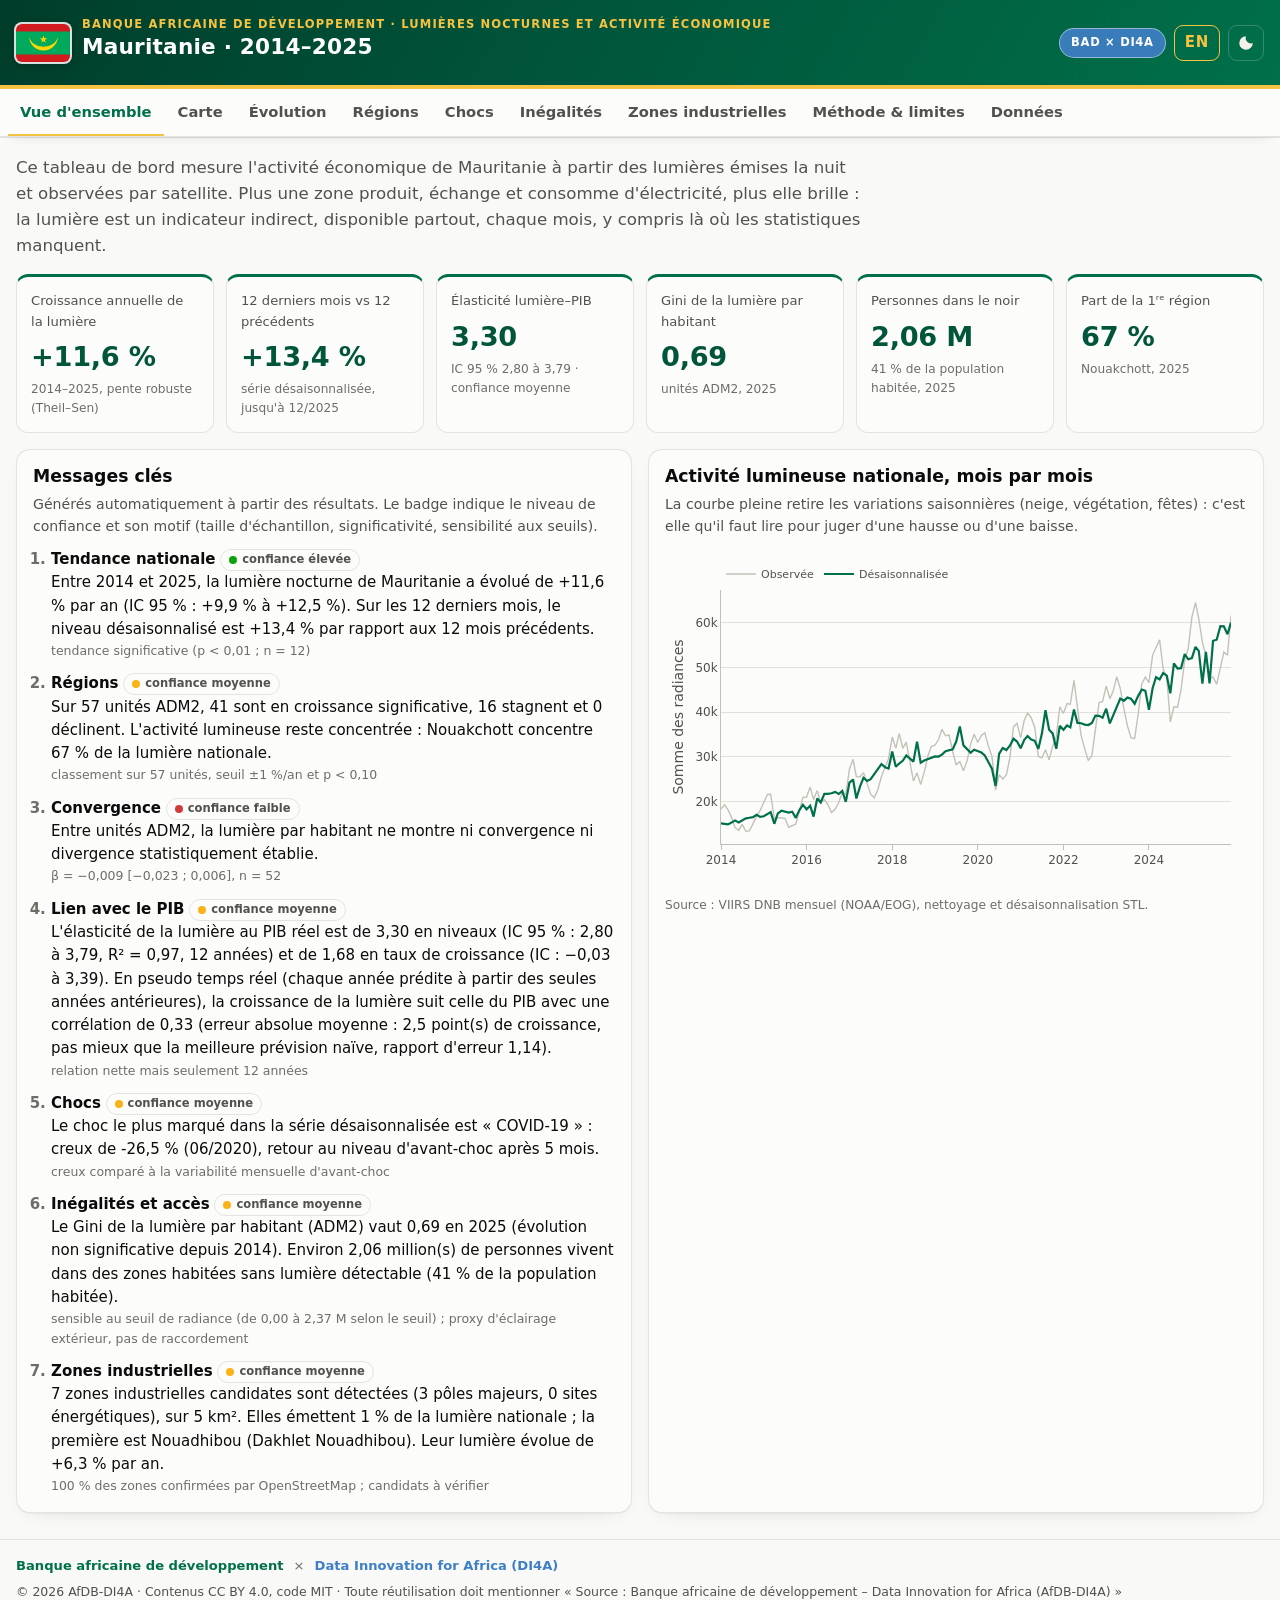
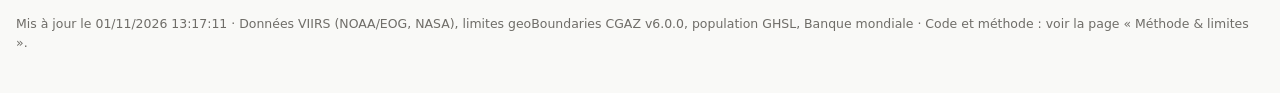
==== fr/index.html @ c942315c "Update NTL dashboard — MRT 2014–2025 — run 2026-11-01 13:17 UTC" ====
<!DOCTYPE html>
<html lang="fr">
<head>
<meta charset="utf-8">
<meta http-equiv="Cache-Control" content="no-cache">
<meta name="viewport" content="width=device-width, initial-scale=1, viewport-fit=cover">
<title>Lumières nocturnes et activité économique</title>
<meta name="description" content="Tableau de bord : l'activité économique mesurée par les lumières nocturnes (VIIRS), aux niveaux national et régional.">
<link rel="icon" href="data:image/svg+xml,%3Csvg xmlns='http://www.w3.org/2000/svg' viewBox='0 0 32 32'%3E%3Crect width='32' height='32' rx='7' fill='%2300553A'/%3E%3Ccircle cx='11' cy='13' r='3' fill='%23f5c242'/%3E%3Ccircle cx='21' cy='19' r='2' fill='%23f5c242'/%3E%3Ccircle cx='19' cy='9' r='1.4' fill='%23fde7a6'/%3E%3C/svg%3E">
<link rel="stylesheet" href="assets/vendor/leaflet.css?v=20261101131711">
<link rel="stylesheet" href="assets/style.css?v=20261101131711">
<script>
  // apply the stored theme before first paint (no flash)
  try { const t = localStorage.getItem("ntl-theme"); if (t === "light" || t === "dark") document.documentElement.dataset.theme = t; } catch (e) {}
</script>
</head>
<body>
<a class="skip" href="#main">Aller au contenu</a>
<header class="topbar">
  <div class="brand">
    <img id="flag" class="flag" alt="Drapeau" hidden>
    <div>
      <div class="eyebrow">Banque africaine de développement · Lumières nocturnes et activité économique</div>
      <h1 id="country-title">Chargement…</h1>
    </div>
  </div>
  <div class="controls">
    <span class="cobrand">BAD × DI4A</span>
    <a id="lang-switch" class="lang-btn" href="#" title="English version" hreflang="en">EN</a>
    <label class="sr" for="country-select">Pays</label>
    <select id="country-select" hidden></select>
    <button id="theme-toggle" class="icon-btn" type="button" aria-label="Changer de thème" title="Thème clair / sombre">
      <svg viewBox="0 0 24 24" width="18" height="18" aria-hidden="true"><path fill="currentColor" d="M12 3a9 9 0 1 0 9 9 7 7 0 0 1-9-9z"/></svg>
    </button>
  </div>
</header>
<div id="synthetic-banner" class="banner" hidden role="alert">
  ⚠️ Données <strong>synthétiques de test</strong> : ce tableau de bord sert à vérifier la chaîne de traitement.
  Aucun chiffre affiché n'est une statistique réelle.
</div>
<nav class="tabs" aria-label="Pages">
  <a href="#overview" data-page="overview">Vue d'ensemble</a>
  <a href="#map" data-page="map">Carte</a>
  <a href="#time" data-page="time">Évolution</a>
  <a href="#regions" data-page="regions">Régions</a>
  <a href="#shocks" data-page="shocks">Chocs</a>
  <a href="#inequality" data-page="inequality">Inégalités</a>
  <a href="#industry" data-page="industry">Zones industrielles</a>
  <a href="#method" data-page="method">Méthode &amp; limites</a>
  <a href="#data" data-page="data">Données</a>
</nav>

<main id="main" class="wrap">
  <!-- ================================ OVERVIEW ================================ -->
  <section class="page" id="page-overview">
    <p class="lede" id="lede"></p>
    <div class="kpis" id="kpis"></div>
    <div class="grid two">
      <article class="card">
        <h2>Messages clés</h2>
        <p class="help">Générés automatiquement à partir des résultats. Le badge indique le niveau de confiance
          et son motif (taille d'échantillon, significativité, sensibilité aux seuils).</p>
        <ol class="messages" id="messages"></ol>
      </article>
      <article class="card">
        <h2>Activité lumineuse nationale, mois par mois</h2>
        <p class="help">La courbe pleine retire les variations saisonnières (neige, végétation, fêtes) : c'est elle qu'il faut lire
          pour juger d'une hausse ou d'une baisse.</p>
        <div class="chart" id="ov-series"></div>
        <p class="source">Source : VIIRS DNB mensuel (NOAA/EOG), nettoyage et désaisonnalisation STL.</p>
      </article>
    </div>
  </section>

  <!-- ================================ MAP ================================ -->
  <section class="page" id="page-map" hidden>
    <div class="card map-card">
      <div class="map-toolbar" role="group" aria-label="Options de carte">
        <div class="seg" id="map-mode">
          <button type="button" data-mode="choro" class="on">Indicateurs</button>
          <button type="button" data-mode="ntl">Lumières</button>
          <button type="button" data-mode="compare">Avant / après</button>
          <button type="button" data-mode="dark">Zones dans le noir</button>
        </div>
        <label class="ctl" data-for="choro">Niveau
          <select id="map-level"></select></label>
        <label class="ctl" data-for="choro">Indicateur
          <select id="map-indicator"></select></label>
        <div class="ctl" data-for="ntl">
          <button type="button" id="map-play" class="play-btn" aria-label="Lire l'animation" title="Lire l'animation">▶</button>
          <label for="map-year">Année <span id="year-label" class="mono"></span></label>
          <input type="range" id="map-year" min="0" max="0" step="1" aria-label="Année"></div>
        <label class="ctl" data-for="compare">Gauche <select id="cmp-a"></select></label>
        <label class="ctl" data-for="compare">Droite <select id="cmp-b"></select></label>
      </div>
      <div class="map-wrap">
        <div id="map" class="map" role="region" aria-label="Carte interactive"></div>
        <div id="map-b" class="map map-b" hidden aria-hidden="true"></div>
        <div class="map-legend" id="map-legend"></div>
        <div class="map-fallback" id="map-fallback" hidden style="display:none"></div>
        <div class="map-year" id="map-year-badge" hidden></div>
        <div class="map-year b" id="map-year-badge-b" hidden></div>
      </div>
      <p class="help" id="map-help"></p>
      <p class="source" id="map-source"></p>
    </div>
  </section>

  <!-- ================================ TIME ================================ -->
  <section class="page" id="page-time" hidden>
    <article class="card">
      <h2>Série nationale : observée, désaisonnalisée, tendance</h2>
      <p class="help">Les bandes grises signalent des événements connus ; les traits violets, des ruptures détectées
        statistiquement ; les points orange, des mois anormaux (écart d'au moins 5 % hors saison).</p>
      <div class="chart tall" id="t-series"></div>
      <p class="source">Source : VIIRS DNB mensuel (VCMSLCFG) ; STL robuste sur log(SoL) ; ruptures par segmentation linéaire.</p>
    </article>
    <div class="grid two">
      <article class="card">
        <h2>Croissance sur un an (même mois)</h2>
        <p class="help">Comparer un mois au même mois de l'année précédente neutralise la saisonnalité.</p>
        <div class="chart" id="t-yoy"></div>
        <p class="source">Source : VIIRS DNB mensuel ; calculs.</p>
      </article>
      <article class="card">
        <h2>Régions (ADM1), série désaisonnalisée</h2>
        <p class="help">Base 100 = moyenne de la première année : on compare des rythmes, pas des tailles.</p>
        <div class="chart" id="t-regions"></div>
        <p class="source">Source : VIIRS DNB mensuel ; STL par région.</p>
      </article>
    </div>
    <h2 class="section-title">Lumières et PIB</h2>
    <div class="grid two">
      <article class="card">
        <h3>Relation log(lumières) – log(PIB réel)</h3>
        <p class="help">La pente β est l'élasticité : +1 % de PIB s'accompagne en moyenne de +β % de lumière.</p>
        <div class="chart" id="g-scatter"></div>
        <div id="g-table"></div>
        <p class="source">Sources : VIIRS VNL V2 annuel ; Banque mondiale (NY.GDP.MKTP.KD) ; MCO, écarts-types HAC.</p>
      </article>
      <article class="card">
        <h3>Croissance du PIB : officielle et estimée par les lumières</h3>
        <p class="help">Estimation « hors échantillon » : chaque année est prédite sans l'utiliser. Le dernier point,
          s'il existe, estime une année que la statistique officielle ne couvre pas encore.</p>
        <div class="chart" id="g-track"></div>
        <p class="source">Sources : Banque mondiale ; VIIRS mensuel agrégé par année ; modèle en taux de croissance.</p>
      </article>
    </div>
  </section>

  <!-- ================================ REGIONS ================================ -->
  <section class="page" id="page-regions" hidden>
    <div class="toolbar">
      <div class="seg" id="reg-level"></div>
      <input type="search" id="reg-search" placeholder="Rechercher une unité…" aria-label="Rechercher une unité">
    </div>
    <div class="grid two">
      <article class="card">
        <h2>Qui croît, qui stagne, qui décline ?</h2>
        <p class="help">Croissance annuelle robuste (pente de Theil–Sen) avec son intervalle à 95 %. « Croissance » et
          « Déclin » exigent une tendance d'au moins ±1 %/an statistiquement significative.</p>
        <div class="chart tall" id="r-rank"></div>
        <p class="source">Source : VIIRS VNL V2 annuel, torchères masquées.</p>
      </article>
      <article class="card">
        <h2>Où se concentre l'activité ?</h2>
        <p class="help">Part de la lumière nationale émise par la première unité et par les 10 % d'unités les plus lumineuses.</p>
        <div class="chart" id="r-conc"></div>
        <h3>Convergence</h3>
        <p class="help">Chaque point est une unité : croissance de la lumière par habitant en fonction de son niveau initial.
          Une pente négative signifie que les moins éclairées rattrapent leur retard.</p>
        <div class="chart" id="r-beta"></div>
        <p class="source">Source : VIIRS VNL V2 ; population GHSL/WorldPop.</p>
      </article>
    </div>
    <article class="card flush">
      <div class="table-wrap"><table id="r-table" class="data"></table></div>
    </article>
  </section>

  <!-- ================================ SHOCKS ================================ -->
  <section class="page" id="page-shocks" hidden>
    <article class="card">
      <h2>Chocs : profondeur et durée de récupération</h2>
      <p class="help">Creux = écart maximal du niveau désaisonnalisé à sa moyenne des 12 mois précédant l'événement.
        Récupération = premier mois où ce niveau est retrouvé.</p>
      <div id="s-table"></div>
    </article>
    <div class="grid two">
      <article class="card">
        <h2>Données quotidiennes (Black Marble)</h2>
        <label class="ctl">Fenêtre <select id="s-window"></select></label>
        <div class="chart" id="s-daily"></div>
        <p class="source">Source : NASA Black Marble VNP46A2, pixels de qualité élevée sans nuage ni neige.</p>
      </article>
      <article class="card">
        <h2>Impact par région</h2>
        <label class="ctl">Événement <select id="s-event"></select></label>
        <div class="chart" id="s-regional"></div>
        <p class="source">Source : VIIRS DNB mensuel désaisonnalisé par région.</p>
      </article>
    </div>
    <article class="card">
      <h2>Ruptures détectées</h2>
      <p class="help">Une rupture sans événement connu à ±6 mois mérite une enquête : changement de capteur, panne,
        événement local non répertorié.</p>
      <div id="s-breaks"></div>
    </article>
  </section>

  <!-- ================================ INEQUALITY ================================ -->
  <section class="page" id="page-inequality" hidden>
    <div class="grid two">
      <article class="card">
        <h2>Courbe de Lorenz de la lumière</h2>
        <p class="help">Plus la courbe s'éloigne de la diagonale, plus la lumière (et l'activité qu'elle reflète) est
          concentrée sur une petite part de la population.</p>
        <div class="chart" id="i-lorenz"></div>
        <p class="source">Source : VIIRS VNL V2 ; population GHSL/WorldPop ; lumière par habitant des unités.</p>
      </article>
      <article class="card">
        <h2>Gini et Theil dans le temps</h2>
        <p class="help">Le Theil se décompose : part des inégalités <em>entre</em> régions et <em>à l'intérieur</em> des régions.</p>
        <div class="chart" id="i-gini"></div>
        <div class="chart short" id="i-theil"></div>
        <p class="source">Source : calculs sur VIIRS VNL V2 et population.</p>
      </article>
    </div>
    <h2 class="section-title">Les populations « dans le noir »</h2>
    <div class="grid two">
      <article class="card">
        <h3>Habitants de zones sans lumière détectable</h3>
        <p class="help">La zone ombrée montre la plage obtenue avec différents seuils de radiance : c'est la marge
          d'incertitude de l'indicateur.</p>
        <div class="chart" id="i-dark"></div>
        <p class="source">Sources : VIIRS VNL V2 ; GHSL/WorldPop ; Banque mondiale (EG.ELC.ACCS.ZS).</p>
      </article>
      <article class="card">
        <h3>Où sont-ils ?</h3>
        <div class="chart tall" id="i-dark-units"></div>
        <p class="source">Source : VIIRS VNL V2 ; GHSL/WorldPop.</p>
      </article>
    </div>
    <article class="card">
      <h3>Écart urbain / rural</h3>
      <p class="help">Lumière par habitant des zones urbaines divisée par celle des zones rurales (degré d'urbanisation GHSL).</p>
      <div class="chart short" id="i-urban"></div>
    </article>
  </section>

  <!-- ================================ METHOD ================================ -->
  <section class="page prose" id="page-method" hidden>
    <article class="card"><div id="method"></div></article>
  </section>

  <!-- ================================ INDUSTRY ================================ -->
  <section class="page" id="page-industry" hidden>
    <p class="lede" id="ind-lede"></p>
    <div class="kpis" id="ind-kpis"></div>
    <div class="card map-card ind-card">
      <div class="map-toolbar" role="group" aria-label="Filtres des zones">
        <div class="seg" id="ind-filter">
          <button type="button" data-c="all" class="on">Toutes</button>
          <button type="button" data-c="major">Pôles majeurs</button>
          <button type="button" data-c="zone">Zones industrielles / logistiques</button>
          <button type="button" data-c="energy">Énergie / extraction</button>
        </div>
        <label class="ctl"><input type="checkbox" id="ind-ntl" checked> Lumières nocturnes en fond</label>
        <label class="ctl"><input type="checkbox" id="ind-poly" checked> Contours des zones</label>
      </div>
      <div class="map-wrap ind-wrap">
        <div id="imap" class="map" role="region" aria-label="Carte des zones industrielles"></div>
        <div class="map-legend" id="ind-legend"></div>
      </div>
      <p class="help">Chaque cercle est une zone candidate ; sa surface est proportionnelle à la lumière émise. Survolez pour
        l'identifier, cliquez pour sa fiche (évolution de la lumière, bâti non résidentiel, NO₂, validation OpenStreetMap).</p>
      <p class="source">Sources : VIIRS VNL V2 (NOAA/EOG), GHSL BUILT-S R2023A (bâti non résidentiel) et GHS-POP (JRC),
        Sentinel-5P TROPOMI NO₂ (ESA/Copernicus), OpenStreetMap (validation) ; calculs Google Earth Engine.</p>
    </div>
    <div class="grid two">
      <article class="card">
        <h2>Les 15 zones qui émettent le plus de lumière</h2>
        <p class="help">Part de la lumière nationale émise par chaque zone (dernière année), couleur = type de zone.</p>
        <div class="chart tall" id="ind-top"></div>
      </article>
      <article class="card">
        <h2>Signature industrielle des zones</h2>
        <p class="help">Plus une zone est à droite (bâti surtout non résidentiel) et haut (beaucoup de lumière par habitant),
          plus son profil est industriel. Taille = lumière émise.</p>
        <div class="chart tall" id="ind-scatter"></div>
      </article>
    </div>
    <article class="card">
      <h2>Toutes les zones détectées</h2>
      <p class="help">Cliquez sur une ligne pour centrer la carte sur la zone. Colonnes triables.</p>
      <div class="table-wrap ind-table-wrap"><table class="data" id="ind-table"></table></div>
    </article>
    <article class="card prose">
      <h2>Méthode, validation et limites</h2>
      <div id="ind-method"></div>
    </article>
  </section>

  <!-- ================================ DATA ================================ -->
  <section class="page" id="page-data" hidden>
    <article class="card">
      <h2>Télécharger les données</h2>
      <p class="help">Toutes les tables affichées sont téléchargeables. Licences : VIIRS et Black Marble (domaine public,
        attribution demandée), geoBoundaries et WorldPop (CC BY 4.0), GHSL (CC BY 4.0), Banque mondiale (CC BY 4.0).</p>
      <p class="lic-note"><b>© 2026 AfDB-DI4A — CC BY 4.0.</b> Toute réutilisation de ces tableaux, cartes ou figures doit mentionner : <b>« Source : Banque africaine de développement – Data Innovation for Africa (AfDB-DI4A) »</b>. Conditions complètes dans <code>LICENSE.txt</code>.</p>
      <ul class="downloads" id="downloads"></ul>
    </article>
  </section>
</main>
<footer class="foot wrap">
  <div class="foot-brand">
    <span class="fb-afdb">Banque africaine de développement</span>
    <span class="fb-x">×</span>
    <span class="fb-di4a">Data Innovation for Africa (DI4A)</span>
    <span class="fb-lic">© 2026 AfDB-DI4A · Contenus CC BY 4.0, code MIT · Toute réutilisation doit mentionner « Source : Banque africaine de développement – Data Innovation for Africa (AfDB-DI4A) »</span>
  </div>
  <p id="foot"></p>
</footer>

<script src="assets/vendor/leaflet.js?v=20261101131711"></script>
<script>window.L || document.write('<link rel="stylesheet" href="https://unpkg.com/leaflet@1.9.4/dist/leaflet.css"><script src="https://unpkg.com/leaflet@1.9.4/dist/leaflet.js"><\/script>')</script>
<script src="assets/vendor/plotly.min.js?v=20261101131711" charset="utf-8"></script>
<script>window.Plotly || document.write('<script src="https://cdn.jsdelivr.net/npm/plotly.js-dist-min@2.35.2/plotly.min.js" charset="utf-8"><\/script>')</script>
<script src="assets/app.js?v=20261101131711"></script>
</body>
</html>
---- fr/assets/vendor/leaflet.css ----
/* required styles */

.leaflet-pane,
.leaflet-tile,
.leaflet-marker-icon,
.leaflet-marker-shadow,
.leaflet-tile-container,
.leaflet-pane > svg,
.leaflet-pane > canvas,
.leaflet-zoom-box,
.leaflet-image-layer,
.leaflet-layer {
	position: absolute;
	left: 0;
	top: 0;
	}
.leaflet-container {
	overflow: hidden;
	}
.leaflet-tile,
.leaflet-marker-icon,
.leaflet-marker-shadow {
	-webkit-user-select: none;
	   -moz-user-select: none;
	        user-select: none;
	  -webkit-user-drag: none;
	}
/* Prevents IE11 from highlighting tiles in blue */
.leaflet-tile::selection {
	background: transparent;
}
/* Safari renders non-retina tile on retina better with this, but Chrome is worse */
.leaflet-safari .leaflet-tile {
	image-rendering: -webkit-optimize-contrast;
	}
/* hack that prevents hw layers "stretching" when loading new tiles */
.leaflet-safari .leaflet-tile-container {
	width: 1600px;
	height: 1600px;
	-webkit-transform-origin: 0 0;
	}
.leaflet-marker-icon,
.leaflet-marker-shadow {
	display: block;
	}
/* .leaflet-container svg: reset svg max-width decleration shipped in Joomla! (joomla.org) 3.x */
/* .leaflet-container img: map is broken in FF if you have max-width: 100% on tiles */
.leaflet-container .leaflet-overlay-pane svg {
	max-width: none !important;
	max-height: none !important;
	}
.leaflet-container .leaflet-marker-pane img,
.leaflet-container .leaflet-shadow-pane img,
.leaflet-container .leaflet-tile-pane img,
.leaflet-container img.leaflet-image-layer,
.leaflet-container .leaflet-tile {
	max-width: none !important;
	max-height: none !important;
	width: auto;
	padding: 0;
	}

.leaflet-container img.leaflet-tile {
	/* See: https://bugs.chromium.org/p/chromium/issues/detail?id=600120 */
	mix-blend-mode: plus-lighter;
}

.leaflet-container.leaflet-touch-zoom {
	-ms-touch-action: pan-x pan-y;
	touch-action: pan-x pan-y;
	}
.leaflet-container.leaflet-touch-drag {
	-ms-touch-action: pinch-zoom;
	/* Fallback for FF which doesn't support pinch-zoom */
	touch-action: none;
	touch-action: pinch-zoom;
}
.leaflet-container.leaflet-touch-drag.leaflet-touch-zoom {
	-ms-touch-action: none;
	touch-action: none;
}
.leaflet-container {
	-webkit-tap-highlight-color: transparent;
}
.leaflet-container a {
	-webkit-tap-highlight-color: rgba(51, 181, 229, 0.4);
}
.leaflet-tile {
	filter: inherit;
	visibility: hidden;
	}
.leaflet-tile-loaded {
	visibility: inherit;
	}
.leaflet-zoom-box {
	width: 0;
	height: 0;
	-moz-box-sizing: border-box;
	     box-sizing: border-box;
	z-index: 800;
	}
/* workaround for https://bugzilla.mozilla.org/show_bug.cgi?id=888319 */
.leaflet-overlay-pane svg {
	-moz-user-select: none;
	}

.leaflet-pane         { z-index: 400; }

.leaflet-tile-pane    { z-index: 200; }
.leaflet-overlay-pane { z-index: 400; }
.leaflet-shadow-pane  { z-index: 500; }
.leaflet-marker-pane  { z-index: 600; }
.leaflet-tooltip-pane   { z-index: 650; }
.leaflet-popup-pane   { z-index: 700; }

.leaflet-map-pane canvas { z-index: 100; }
.leaflet-map-pane svg    { z-index: 200; }

.leaflet-vml-shape {
	width: 1px;
	height: 1px;
	}
.lvml {
	behavior: url(#default#VML);
	display: inline-block;
	position: absolute;
	}


/* control positioning */

.leaflet-control {
	position: relative;
	z-index: 800;
	pointer-events: visiblePainted; /* IE 9-10 doesn't have auto */
	pointer-events: auto;
	}
.leaflet-top,
.leaflet-bottom {
	position: absolute;
	z-index: 1000;
	pointer-events: none;
	}
.leaflet-top {
	top: 0;
	}
.leaflet-right {
	right: 0;
	}
.leaflet-bottom {
	bottom: 0;
	}
.leaflet-left {
	left: 0;
	}
.leaflet-control {
	float: left;
	clear: both;
	}
.leaflet-right .leaflet-control {
	float: right;
	}
.leaflet-top .leaflet-control {
	margin-top: 10px;
	}
.leaflet-bottom .leaflet-control {
	margin-bottom: 10px;
	}
.leaflet-left .leaflet-control {
	margin-left: 10px;
	}
.leaflet-right .leaflet-control {
	margin-right: 10px;
	}


/* zoom and fade animations */

.leaflet-fade-anim .leaflet-popup {
	opacity: 0;
	-webkit-transition: opacity 0.2s linear;
	   -moz-transition: opacity 0.2s linear;
	        transition: opacity 0.2s linear;
	}
.leaflet-fade-anim .leaflet-map-pane .leaflet-popup {
	opacity: 1;
	}
.leaflet-zoom-animated {
	-webkit-transform-origin: 0 0;
	    -ms-transform-origin: 0 0;
	        transform-origin: 0 0;
	}
svg.leaflet-zoom-animated {
	will-change: transform;
}

.leaflet-zoom-anim .leaflet-zoom-animated {
	-webkit-transition: -webkit-transform 0.25s cubic-bezier(0,0,0.25,1);
	   -moz-transition:    -moz-transform 0.25s cubic-bezier(0,0,0.25,1);
	        transition:         transform 0.25s cubic-bezier(0,0,0.25,1);
	}
.leaflet-zoom-anim .leaflet-tile,
.leaflet-pan-anim .leaflet-tile {
	-webkit-transition: none;
	   -moz-transition: none;
	        transition: none;
	}

.leaflet-zoom-anim .leaflet-zoom-hide {
	visibility: hidden;
	}


/* cursors */

.leaflet-interactive {
	cursor: pointer;
	}
.leaflet-grab {
	cursor: -webkit-grab;
	cursor:    -moz-grab;
	cursor:         grab;
	}
.leaflet-crosshair,
.leaflet-crosshair .leaflet-interactive {
	cursor: crosshair;
	}
.leaflet-popup-pane,
.leaflet-control {
	cursor: auto;
	}
.leaflet-dragging .leaflet-grab,
.leaflet-dragging .leaflet-grab .leaflet-interactive,
.leaflet-dragging .leaflet-marker-draggable {
	cursor: move;
	cursor: -webkit-grabbing;
	cursor:    -moz-grabbing;
	cursor:         grabbing;
	}

/* marker & overlays interactivity */
.leaflet-marker-icon,
.leaflet-marker-shadow,
.leaflet-image-layer,
.leaflet-pane > svg path,
.leaflet-tile-container {
	pointer-events: none;
	}

.leaflet-marker-icon.leaflet-interactive,
.leaflet-image-layer.leaflet-interactive,
.leaflet-pane > svg path.leaflet-interactive,
svg.leaflet-image-layer.leaflet-interactive path {
	pointer-events: visiblePainted; /* IE 9-10 doesn't have auto */
	pointer-events: auto;
	}

/* visual tweaks */

.leaflet-container {
	background: #ddd;
	outline-offset: 1px;
	}
.leaflet-container a {
	color: #0078A8;
	}
.leaflet-zoom-box {
	border: 2px dotted #38f;
	background: rgba(255,255,255,0.5);
	}


/* general typography */
.leaflet-container {
	font-family: "Helvetica Neue", Arial, Helvetica, sans-serif;
	font-size: 12px;
	font-size: 0.75rem;
	line-height: 1.5;
	}


/* general toolbar styles */

.leaflet-bar {
	box-shadow: 0 1px 5px rgba(0,0,0,0.65);
	border-radius: 4px;
	}
.leaflet-bar a {
	background-color: #fff;
	border-bottom: 1px solid #ccc;
	width: 26px;
	height: 26px;
	line-height: 26px;
	display: block;
	text-align: center;
	text-decoration: none;
	color: black;
	}
.leaflet-bar a,
.leaflet-control-layers-toggle {
	background-position: 50% 50%;
	background-repeat: no-repeat;
	display: block;
	}
.leaflet-bar a:hover,
.leaflet-bar a:focus {
	background-color: #f4f4f4;
	}
.leaflet-bar a:first-child {
	border-top-left-radius: 4px;
	border-top-right-radius: 4px;
	}
.leaflet-bar a:last-child {
	border-bottom-left-radius: 4px;
	border-bottom-right-radius: 4px;
	border-bottom: none;
	}
.leaflet-bar a.leaflet-disabled {
	cursor: default;
	background-color: #f4f4f4;
	color: #bbb;
	}

.leaflet-touch .leaflet-bar a {
	width: 30px;
	height: 30px;
	line-height: 30px;
	}
.leaflet-touch .leaflet-bar a:first-child {
	border-top-left-radius: 2px;
	border-top-right-radius: 2px;
	}
.leaflet-touch .leaflet-bar a:last-child {
	border-bottom-left-radius: 2px;
	border-bottom-right-radius: 2px;
	}

/* zoom control */

.leaflet-control-zoom-in,
.leaflet-control-zoom-out {
	font: bold 18px 'Lucida Console', Monaco, monospace;
	text-indent: 1px;
	}

.leaflet-touch .leaflet-control-zoom-in, .leaflet-touch .leaflet-control-zoom-out  {
	font-size: 22px;
	}


/* layers control */

.leaflet-control-layers {
	box-shadow: 0 1px 5px rgba(0,0,0,0.4);
	background: #fff;
	border-radius: 5px;
	}
.leaflet-control-layers-toggle {
	background-image: url(images/layers.png);
	width: 36px;
	height: 36px;
	}
.leaflet-retina .leaflet-control-layers-toggle {
	background-image: url(images/layers-2x.png);
	background-size: 26px 26px;
	}
.leaflet-touch .leaflet-control-layers-toggle {
	width: 44px;
	height: 44px;
	}
.leaflet-control-layers .leaflet-control-layers-list,
.leaflet-control-layers-expanded .leaflet-control-layers-toggle {
	display: none;
	}
.leaflet-control-layers-expanded .leaflet-control-layers-list {
	display: block;
	position: relative;
	}
.leaflet-control-layers-expanded {
	padding: 6px 10px 6px 6px;
	color: #333;
	background: #fff;
	}
.leaflet-control-layers-scrollbar {
	overflow-y: scroll;
	overflow-x: hidden;
	padding-right: 5px;
	}
.leaflet-control-layers-selector {
	margin-top: 2px;
	position: relative;
	top: 1px;
	}
.leaflet-control-layers label {
	display: block;
	font-size: 13px;
	font-size: 1.08333em;
	}
.leaflet-control-layers-separator {
	height: 0;
	border-top: 1px solid #ddd;
	margin: 5px -10px 5px -6px;
	}

/* Default icon URLs */
.leaflet-default-icon-path { /* used only in path-guessing heuristic, see L.Icon.Default */
	background-image: url(images/marker-icon.png);
	}


/* attribution and scale controls */

.leaflet-container .leaflet-control-attribution {
	background: #fff;
	background: rgba(255, 255, 255, 0.8);
	margin: 0;
	}
.leaflet-control-attribution,
.leaflet-control-scale-line {
	padding: 0 5px;
	color: #333;
	line-height: 1.4;
	}
.leaflet-control-attribution a {
	text-decoration: none;
	}
.leaflet-control-attribution a:hover,
.leaflet-control-attribution a:focus {
	text-decoration: underline;
	}
.leaflet-attribution-flag {
	display: inline !important;
	vertical-align: baseline !important;
	width: 1em;
	height: 0.6669em;
	}
.leaflet-left .leaflet-control-scale {
	margin-left: 5px;
	}
.leaflet-bottom .leaflet-control-scale {
	margin-bottom: 5px;
	}
.leaflet-control-scale-line {
	border: 2px solid #777;
	border-top: none;
	line-height: 1.1;
	padding: 2px 5px 1px;
	white-space: nowrap;
	-moz-box-sizing: border-box;
	     box-sizing: border-box;
	background: rgba(255, 255, 255, 0.8);
	text-shadow: 1px 1px #fff;
	}
.leaflet-control-scale-line:not(:first-child) {
	border-top: 2px solid #777;
	border-bottom: none;
	margin-top: -2px;
	}
.leaflet-control-scale-line:not(:first-child):not(:last-child) {
	border-bottom: 2px solid #777;
	}

.leaflet-touch .leaflet-control-attribution,
.leaflet-touch .leaflet-control-layers,
.leaflet-touch .leaflet-bar {
	box-shadow: none;
	}
.leaflet-touch .leaflet-control-layers,
.leaflet-touch .leaflet-bar {
	border: 2px solid rgba(0,0,0,0.2);
	background-clip: padding-box;
	}


/* popup */

.leaflet-popup {
	position: absolute;
	text-align: center;
	margin-bottom: 20px;
	}
.leaflet-popup-content-wrapper {
	padding: 1px;
	text-align: left;
	border-radius: 12px;
	}
.leaflet-popup-content {
	margin: 13px 24px 13px 20px;
	line-height: 1.3;
	font-size: 13px;
	font-size: 1.08333em;
	min-height: 1px;
	}
.leaflet-popup-content p {
	margin: 17px 0;
	margin: 1.3em 0;
	}
.leaflet-popup-tip-container {
	width: 40px;
	height: 20px;
	position: absolute;
	left: 50%;
	margin-top: -1px;
	margin-left: -20px;
	overflow: hidden;
	pointer-events: none;
	}
.leaflet-popup-tip {
	width: 17px;
	height: 17px;
	padding: 1px;

	margin: -10px auto 0;
	pointer-events: auto;

	-webkit-transform: rotate(45deg);
	   -moz-transform: rotate(45deg);
	    -ms-transform: rotate(45deg);
	        transform: rotate(45deg);
	}
.leaflet-popup-content-wrapper,
.leaflet-popup-tip {
	background: white;
	color: #333;
	box-shadow: 0 3px 14px rgba(0,0,0,0.4);
	}
.leaflet-container a.leaflet-popup-close-button {
	position: absolute;
	top: 0;
	right: 0;
	border: none;
	text-align: center;
	width: 24px;
	height: 24px;
	font: 16px/24px Tahoma, Verdana, sans-serif;
	color: #757575;
	text-decoration: none;
	background: transparent;
	}
.leaflet-container a.leaflet-popup-close-button:hover,
.leaflet-container a.leaflet-popup-close-button:focus {
	color: #585858;
	}
.leaflet-popup-scrolled {
	overflow: auto;
	}

.leaflet-oldie .leaflet-popup-content-wrapper {
	-ms-zoom: 1;
	}
.leaflet-oldie .leaflet-popup-tip {
	width: 24px;
	margin: 0 auto;

	-ms-filter: "progid:DXImageTransform.Microsoft.Matrix(M11=0.70710678, M12=0.70710678, M21=-0.70710678, M22=0.70710678)";
	filter: progid:DXImageTransform.Microsoft.Matrix(M11=0.70710678, M12=0.70710678, M21=-0.70710678, M22=0.70710678);
	}

.leaflet-oldie .leaflet-control-zoom,
.leaflet-oldie .leaflet-control-layers,
.leaflet-oldie .leaflet-popup-content-wrapper,
.leaflet-oldie .leaflet-popup-tip {
	border: 1px solid #999;
	}


/* div icon */

.leaflet-div-icon {
	background: #fff;
	border: 1px solid #666;
	}


/* Tooltip */
/* Base styles for the element that has a tooltip */
.leaflet-tooltip {
	position: absolute;
	padding: 6px;
	background-color: #fff;
	border: 1px solid #fff;
	border-radius: 3px;
	color: #222;
	white-space: nowrap;
	-webkit-user-select: none;
	-moz-user-select: none;
	-ms-user-select: none;
	user-select: none;
	pointer-events: none;
	box-shadow: 0 1px 3px rgba(0,0,0,0.4);
	}
.leaflet-tooltip.leaflet-interactive {
	cursor: pointer;
	pointer-events: auto;
	}
.leaflet-tooltip-top:before,
.leaflet-tooltip-bottom:before,
.leaflet-tooltip-left:before,
.leaflet-tooltip-right:before {
	position: absolute;
	pointer-events: none;
	border: 6px solid transparent;
	background: transparent;
	content: "";
	}

/* Directions */

.leaflet-tooltip-bottom {
	margin-top: 6px;
}
.leaflet-tooltip-top {
	margin-top: -6px;
}
.leaflet-tooltip-bottom:before,
.leaflet-tooltip-top:before {
	left: 50%;
	margin-left: -6px;
	}
.leaflet-tooltip-top:before {
	bottom: 0;
	margin-bottom: -12px;
	border-top-color: #fff;
	}
.leaflet-tooltip-bottom:before {
	top: 0;
	margin-top: -12px;
	margin-left: -6px;
	border-bottom-color: #fff;
	}
.leaflet-tooltip-left {
	margin-left: -6px;
}
.leaflet-tooltip-right {
	margin-left: 6px;
}
.leaflet-tooltip-left:before,
.leaflet-tooltip-right:before {
	top: 50%;
	margin-top: -6px;
	}
.leaflet-tooltip-left:before {
	right: 0;
	margin-right: -12px;
	border-left-color: #fff;
	}
.leaflet-tooltip-right:before {
	left: 0;
	margin-left: -12px;
	border-right-color: #fff;
	}

/* Printing */

@media print {
	/* Prevent printers from removing background-images of controls. */
	.leaflet-control {
		-webkit-print-color-adjust: exact;
		print-color-adjust: exact;
		}
	}
---- fr/assets/style.css ----
/* Night-time lights dashboard — light & dark themes, responsive. */
:root {
  color-scheme: light;
  --page: #f9f9f7; --surface: #fcfcfb; --surface-2: #f2f1ed;
  --ink: #0b0b0b; --ink-2: #52514e; --muted: #6f6d68; --grid: #e1e0d9; --axis: #c3c2b7;
  --border: rgba(11, 11, 11, .10);
  --accent: #b47a00; --night: #0d1b2a; --gold: #f5c242;
  --s1: #2a78d6; --s2: #eb6834; --s3: #1baf7a; --s4: #eda100; --s5: #e87ba4; --s6: #008300; --s7: #6250d6; --s8: #e34948;
  --grow: #2a78d6; --flat: #a9a8a2; --decline: #e34948;
  --good: #0ca30c; --warn: #fab219; --crit: #d03b3b;
  --radius: 12px;
  --font: system-ui, -apple-system, "Segoe UI", Roboto, sans-serif;
}
@media (prefers-color-scheme: dark) {
  :root:where(:not([data-theme="light"])) {
    color-scheme: dark;
    --page: #0d0d0d; --surface: #1a1a19; --surface-2: #232321;
    --ink: #f0efec; --ink-2: #c3c2b7; --muted: #9a988f; --grid: #2c2c2a; --axis: #383835;
    --border: rgba(255, 255, 255, .10); --accent: #f5c242;
    --s1: #3987e5; --s2: #d95926; --s3: #199e70; --s4: #c98500; --s5: #d55181; --s6: #008300; --s7: #9085e9; --s8: #e66767;
    --grow: #3987e5; --flat: #77766f; --decline: #e66767;
  }
}
:root[data-theme="dark"] {
  color-scheme: dark;
  --page: #0d0d0d; --surface: #1a1a19; --surface-2: #232321;
  --ink: #f0efec; --ink-2: #c3c2b7; --muted: #9a988f; --grid: #2c2c2a; --axis: #383835;
  --border: rgba(255, 255, 255, .10); --accent: #f5c242;
  --s1: #3987e5; --s2: #d95926; --s3: #199e70; --s4: #c98500; --s5: #d55181; --s6: #008300; --s7: #9085e9; --s8: #e66767;
  --grow: #3987e5; --flat: #77766f; --decline: #e66767;
}

* { box-sizing: border-box; }
[hidden] { display: none !important; }
html { -webkit-text-size-adjust: 100%; }
body { margin: 0; background: var(--page); color: var(--ink); font: 15px/1.55 var(--font); }
h1, h2, h3 { line-height: 1.25; margin: 0 0 .4em; }
h1 { font-size: 1.35rem; }
h2 { font-size: 1.08rem; }
h3 { font-size: .98rem; }
a { color: var(--s1); }
.sr, .skip:not(:focus) { position: absolute; width: 1px; height: 1px; overflow: hidden; clip: rect(0 0 0 0); }
.skip:focus { position: fixed; top: 8px; left: 8px; z-index: 100; background: var(--surface); padding: 8px 12px; }
.mono { font-variant-numeric: tabular-nums; }

/* ---- header ---------------------------------------------------------------------------- */
.topbar { display: flex; align-items: center; justify-content: space-between; gap: 12px; padding: 14px 16px;
  padding-top: max(14px, env(safe-area-inset-top)); background: var(--night); color: #f4f1e8; }
.brand { display: flex; align-items: center; gap: 12px; min-width: 0; }
.brand > div { min-width: 0; }
.brand h1 { color: #fff; white-space: nowrap; overflow: hidden; text-overflow: ellipsis; }
.logo { flex: none; width: 36px; height: 36px; border-radius: 9px; background:
  radial-gradient(circle at 34% 40%, var(--gold) 0 4px, transparent 5px),
  radial-gradient(circle at 66% 62%, var(--gold) 0 3px, transparent 4px),
  radial-gradient(circle at 60% 26%, #fde7a6 0 2px, transparent 3px), #13263b; }
.eyebrow { font-size: .72rem; letter-spacing: .08em; text-transform: uppercase; color: #c9b98a; }
.controls { display: flex; gap: 8px; align-items: center; }
.controls select { background: #13263b; color: #fff; border: 1px solid rgba(255,255,255,.2); border-radius: 8px; padding: 6px 8px; }
.icon-btn { display: grid; place-items: center; width: 36px; height: 36px; border-radius: 9px; border: 1px solid rgba(255,255,255,.2);
  background: transparent; color: #f4f1e8; cursor: pointer; }
.icon-btn:hover { background: rgba(255,255,255,.08); }
.banner { background: #fff4d6; color: #5b4300; border-bottom: 1px solid #f0d58a; padding: 10px 16px; font-size: .9rem; }
@media (prefers-color-scheme: dark) { :root:where(:not([data-theme="light"])) .banner { background: #3a2f12; color: #f8e3a6; border-color: #5b4a1b; } }
:root[data-theme="dark"] .banner { background: #3a2f12; color: #f8e3a6; border-color: #5b4a1b; }

/* ---- tabs ------------------------------------------------------------------------------ */
.tabs { position: sticky; top: 0; z-index: 20; display: flex; gap: 2px; overflow-x: auto; scrollbar-width: none;
  background: var(--surface); border-bottom: 1px solid var(--border); padding: 0 8px; }
.tabs::-webkit-scrollbar { display: none; }
.tabs a { flex: none; padding: 12px 12px 10px; color: var(--ink-2); text-decoration: none; font-weight: 550;
  font-size: .92rem; border-bottom: 2px solid transparent; }
.tabs a:hover { color: var(--ink); }
.tabs a[aria-current="page"] { color: var(--ink); border-bottom-color: var(--accent); }

/* ---- layout ---------------------------------------------------------------------------- */
.wrap { max-width: 1240px; margin: 0 auto; padding: 18px 16px 8px; }
.page { display: grid; gap: 16px; }
.grid { display: grid; gap: 16px; }
.grid.two { grid-template-columns: repeat(auto-fit, minmax(min(100%, 460px), 1fr)); }
.card { background: var(--surface); border: 1px solid var(--border); border-radius: var(--radius); padding: 16px; min-width: 0; }
.card.flush { padding: 0; overflow: hidden; }
.section-title { margin: 10px 0 -4px; font-size: 1.15rem; }
.lede { font-size: 1.02rem; color: var(--ink-2); margin: 0; max-width: 80ch; }
.help { color: var(--ink-2); font-size: .88rem; margin: 0 0 10px; max-width: 75ch; }
.source { color: var(--muted); font-size: .76rem; margin: 8px 0 0; }
.chart { width: 100%; height: 340px; }
.chart.tall { height: 480px; }
.chart.short { height: 240px; }
.toolbar { display: flex; flex-wrap: wrap; gap: 10px; align-items: center; }
.toolbar input[type="search"] { flex: 1 1 220px; max-width: 360px; }
input[type="search"], select { font: inherit; color: var(--ink); background: var(--surface); border: 1px solid var(--border);
  border-radius: 8px; padding: 7px 10px; }
.ctl { display: inline-flex; align-items: center; gap: 6px; font-size: .86rem; color: var(--ink-2); margin: 0 0 8px; }
.seg { display: inline-flex; border: 1px solid var(--border); border-radius: 9px; overflow: hidden; background: var(--surface); }
.seg button { font: inherit; font-size: .86rem; border: 0; background: transparent; color: var(--ink-2); padding: 7px 12px; cursor: pointer; }
.seg button + button { border-left: 1px solid var(--border); }
.seg button.on { background: var(--ink); color: var(--surface); }

/* ---- KPIs & messages -------------------------------------------------------------------- */
.kpis { display: grid; gap: 12px; grid-template-columns: repeat(auto-fit, minmax(min(100%, 180px), 1fr)); }
.kpi { background: var(--surface); border: 1px solid var(--border); border-radius: var(--radius); padding: 14px; }
.kpi .label { color: var(--ink-2); font-size: .82rem; }
.kpi .value { font-size: 1.7rem; font-weight: 650; letter-spacing: -.01em; margin: 4px 0 2px; }
.kpi .sub { color: var(--muted); font-size: .76rem; }
.messages { margin: 0; padding-left: 1.2em; display: grid; gap: 12px; }
.messages li::marker { color: var(--muted); font-weight: 600; }
.messages .theme { font-weight: 650; }
.badge { display: inline-flex; align-items: center; gap: 5px; font-size: .72rem; font-weight: 600; padding: 1px 8px;
  border-radius: 99px; border: 1px solid var(--border); color: var(--ink-2); white-space: nowrap; }
.badge::before { content: ""; width: 8px; height: 8px; border-radius: 50%; background: currentColor; }
.badge.élevée::before { background: var(--good); }
.badge.moyenne::before { background: var(--warn); }
.badge.faible::before { background: var(--crit); }
.why { color: var(--muted); font-size: .78rem; }

/* ---- map --------------------------------------------------------------------------------- */
.map-card { padding: 12px; }
.map-toolbar { display: flex; flex-wrap: wrap; gap: 10px 16px; align-items: center; margin-bottom: 10px; }
.map-toolbar .ctl { margin: 0; }
.map-toolbar input[type="range"] { width: min(220px, 50vw); accent-color: var(--accent); }
.map-wrap { position: relative; height: min(68vh, 640px); min-height: 360px; border-radius: 10px; overflow: hidden; background: var(--surface-2); }
.map-wrap > .map { position: absolute !important; inset: 0; width: 100%; height: 100%; }
.map-b { pointer-events: none; }
.swipe { position: absolute; left: 0; right: 0; bottom: 40px; width: 60%; margin: 0 20%; z-index: 5; accent-color: var(--accent); }
.map-legend { position: absolute; left: 10px; bottom: 10px; z-index: 6; background: var(--surface); color: var(--ink);
  border: 1px solid var(--border); border-radius: 8px; padding: 8px 10px; font-size: .78rem; max-width: 260px; }
.map-legend .ramp { height: 10px; border-radius: 3px; margin: 6px 0 2px; }
.map-legend .ticks { display: flex; justify-content: space-between; color: var(--ink-2); font-variant-numeric: tabular-nums; }
.map-legend .sw { display: inline-block; width: 11px; height: 11px; border-radius: 3px; margin-right: 6px; vertical-align: -1px; }
.map-fallback { position: absolute; inset: 0; display: grid; place-items: center; padding: 24px; text-align: center; color: var(--ink-2); }
.maplibregl-popup-content { background: var(--surface) !important; color: var(--ink); border-radius: 8px; font: 13px/1.45 var(--font); }
.maplibregl-popup-tip { border-top-color: var(--surface) !important; border-bottom-color: var(--surface) !important; }
.maplibregl-ctrl-attrib { font-size: 10px; }

/* ---- tables --------------------------------------------------------------------------- */
.table-wrap { overflow-x: auto; }
table.data { width: 100%; border-collapse: collapse; font-size: .86rem; }
table.data th, table.data td { padding: 8px 10px; border-bottom: 1px solid var(--grid); text-align: right; white-space: nowrap; }
table.data th:first-child, table.data td:first-child { text-align: left; white-space: normal; min-width: 160px; }
table.data th { position: sticky; top: 0; background: var(--surface-2); color: var(--ink-2); font-weight: 600; cursor: pointer; user-select: none; }
table.data th[aria-sort="ascending"]::after { content: " ▲"; font-size: .7em; }
table.data th[aria-sort="descending"]::after { content: " ▼"; font-size: .7em; }
table.data td { font-variant-numeric: tabular-nums; }
table.data tr:hover td { background: var(--surface-2); }
.pill { display: inline-block; padding: 1px 8px; border-radius: 99px; font-size: .76rem; font-weight: 600; color: #fff; }

/* ---- prose / downloads -------------------------------------------------------------- */
.prose .card { max-width: 900px; }
.prose h2 { margin-top: 1.2em; }
.prose h2:first-child { margin-top: 0; }
.prose li { margin: .25em 0; }
.prose code { font-size: .86em; background: var(--surface-2); padding: 1px 5px; border-radius: 4px; }
.prose table { border-collapse: collapse; font-size: .86rem; width: 100%; }
.prose td, .prose th { border-bottom: 1px solid var(--grid); padding: 6px 8px; text-align: left; vertical-align: top; }
.downloads { list-style: none; padding: 0; margin: 0; display: grid; gap: 8px; }
.downloads li { display: flex; justify-content: space-between; gap: 12px; align-items: baseline; border-bottom: 1px solid var(--grid); padding: 8px 0; }
.downloads span { color: var(--ink-2); font-size: .86rem; }
.foot { color: var(--muted); font-size: .78rem; padding-bottom: 28px; }

@media (max-width: 640px) {
  .wrap { padding: 12px 12px 4px; }
  .card { padding: 12px; }
  .kpi .value { font-size: 1.4rem; }
  .chart { height: 300px; }
  .chart.tall { height: 420px; }
  .eyebrow { display: none; }
  .swipe { width: 80%; margin: 0 10%; }
}
@media (forced-colors: active) { .badge::before { forced-color-adjust: none; } }

/* ---- Leaflet map (replaces MapLibre) */
.map-wrap .leaflet-container { background: var(--surface-2); font: inherit; }
.map-legend { z-index: 1001; }
.map-fallback { z-index: 1002; background: var(--surface-2); }
.map-wrap.split > .map { width: calc(50% - 3px); }
.map-wrap.split > #map-b { left: auto; right: 0; pointer-events: auto; }
.map-wrap.split::after { content: ""; position: absolute; top: 0; bottom: 0; left: calc(50% - 3px); width: 6px; background: var(--surface); z-index: 900; }
.leaflet-popup-content table { border-collapse: collapse; font-size: 13px; }
.leaflet-tooltip { font: 600 12px/1.3 inherit; }

/* ==== AfDB visual identity (green / gold), co-branded with Data Innovation for Africa (DI4A) ======== */
:root { --afdb: #00704A; --afdb-dark: #00553A; --afdb-light: #00A86A; --afdb-gold: #F5C242; --di4a: #3F7FC7;
  --night: #00553A; --accent: #00704A; --s1: #00704A; --s3: #3F7FC7; }
:root[data-theme="dark"] { --accent: #F5C242; --s1: #00A86A; }
@media (prefers-color-scheme: dark) { :root:where(:not([data-theme="light"])) { --accent: #F5C242; --s1: #00A86A; } }
body { --font: "Segoe UI", Calibri, system-ui, -apple-system, Roboto, sans-serif; font-family: var(--font); }
.topbar { background: linear-gradient(120deg, #003d2a 0%, var(--afdb-dark) 45%, var(--afdb) 100%);
  border-bottom: 4px solid var(--afdb-gold); padding-top: 16px; padding-bottom: 16px; }
.eyebrow { color: var(--afdb-gold); font-weight: 700; letter-spacing: .1em; }
.brand h1 { font-weight: 800; letter-spacing: .01em; }
.flag { flex: none; width: 54px; height: 38px; object-fit: cover; border-radius: 6px;
  box-shadow: 0 0 0 2px rgba(255,255,255,.85), 0 2px 8px rgba(0,0,0,.35); background: #fff; }
.cobrand { display: inline-flex; align-items: center; gap: 6px; padding: 5px 11px; border-radius: 999px; font-size: .72rem;
  font-weight: 700; letter-spacing: .06em; text-transform: uppercase; color: #fff; background: rgba(63,127,199,.9);
  border: 1px solid rgba(255,255,255,.45); white-space: nowrap; }
.lang-btn { display: grid; place-items: center; min-width: 44px; height: 36px; padding: 0 10px; border-radius: 9px;
  border: 1px solid var(--afdb-gold); color: var(--afdb-gold); font-weight: 800; text-decoration: none; letter-spacing: .05em; }
.lang-btn:hover { background: var(--afdb-gold); color: var(--afdb-dark); }
.controls select { background: #003d2a; }
.tabs a[aria-current="page"] { color: var(--afdb); border-bottom-color: var(--afdb-gold) !important; font-weight: 700; }
:root[data-theme="dark"] .tabs a[aria-current="page"] { color: var(--afdb-gold); }
.kpi, .kpis > * { border-top: 3px solid var(--afdb); }
.seg button.on { background: var(--afdb) !important; color: #fff !important; border-color: var(--afdb) !important; }
a { color: var(--s1); }
@media (max-width: 760px) { .cobrand { display: none; } .flag { width: 42px; height: 30px; } }

/* ==== v2: ergonomics & visual polish ================================================== */
.tabs { z-index: 1200; box-shadow: 0 1px 0 var(--border), 0 6px 14px -12px rgba(0,0,0,.35); }
.tabs a { transition: color .15s ease; }
.tabs a:hover { color: var(--afdb); }
.wrap { max-width: 1280px; }
.card { border-radius: 14px; box-shadow: 0 1px 2px rgba(0,0,0,.04), 0 8px 24px -18px rgba(0,0,0,.25); }
.kpi { transition: transform .15s ease, box-shadow .15s ease; }
.kpi:hover { transform: translateY(-2px); box-shadow: 0 10px 24px -16px rgba(0,85,58,.55); }
.kpi .value { color: var(--afdb-dark); }
:root[data-theme="dark"] .kpi .value { color: #fff; }
@media (prefers-color-scheme: dark) { :root:where(:not([data-theme="light"])) .kpi .value { color: #fff; } }
.lede { font-size: 1.04rem; }

/* map */
.map-card { padding: 14px; }
.map-toolbar { position: relative; z-index: 2; background: var(--surface-2); border-radius: 12px; padding: 8px 10px; }
.map-toolbar .ctl { display: inline-flex; align-items: center; gap: 8px; font-size: .9rem; color: var(--ink-2); }
.map-toolbar select { border: 1px solid var(--border); border-radius: 8px; padding: 6px 8px; background: var(--surface); color: var(--ink); font: inherit; }
.seg button { transition: background .15s ease; }
.seg button:not(.on):hover { background: var(--surface-2); }
.play-btn { display: grid; place-items: center; width: 34px; height: 34px; border-radius: 50%; border: 0; cursor: pointer;
  background: var(--afdb); color: #fff; font-size: 12px; box-shadow: 0 2px 6px rgba(0,85,58,.35); }
.play-btn:hover { background: var(--afdb-dark); }
.play-btn.on { background: var(--afdb-gold); color: var(--afdb-dark); }
#year-label { font-weight: 800; color: var(--ink); min-width: 3.2ch; display: inline-block; }
.map-wrap { height: clamp(420px, calc(100vh - 290px), 760px); border: 1px solid var(--border); }
.map-legend { left: auto; right: 10px; top: 10px; bottom: auto; box-shadow: 0 4px 14px -6px rgba(0,0,0,.35);
  background: color-mix(in srgb, var(--surface) 92%, transparent); backdrop-filter: blur(4px); }
.map-wrap.split .map-legend { right: 10px; }
.map-year { position: absolute; left: 58px; top: 10px; z-index: 1001; pointer-events: none; padding: 2px 12px; border-radius: 10px;
  font: 800 1.9rem/1.2 var(--font); color: #fff; background: rgba(0,61,42,.78); letter-spacing: .02em;
  box-shadow: 0 4px 14px -6px rgba(0,0,0,.45); font-variant-numeric: tabular-nums; }
.map-year.b { left: calc(50% + 55px); }
.map-wrap:not(.split) .map-year.b { display: none; }
.ntl-ctl a { display: grid !important; place-items: center; color: var(--ink) !important; }
.leaflet-bar a { background: var(--surface); color: var(--ink); border-bottom-color: var(--border); }
.leaflet-bar a:hover { background: var(--surface-2); }
.leaflet-control-attribution { background: color-mix(in srgb, var(--surface) 85%, transparent) !important; color: var(--ink-2); }
.leaflet-control-attribution a { color: var(--s1); }
.leaflet-control-scale-line { background: color-mix(in srgb, var(--surface) 80%, transparent); color: var(--ink); border-color: var(--ink-2); }
.leaflet-popup-content-wrapper, .leaflet-popup-tip { background: var(--surface); color: var(--ink); box-shadow: 0 8px 28px -10px rgba(0,0,0,.45); }
.leaflet-popup-content { margin: 12px 14px; font: 13px/1.45 var(--font); }
.leaflet-popup-content strong { font-size: 15px; color: var(--afdb-dark); }
:root[data-theme="dark"] .leaflet-popup-content strong { color: var(--afdb-gold); }
.leaflet-popup-content .why { color: var(--muted); font-size: 12px; margin-bottom: 4px; }
.leaflet-popup-content td { padding: 2px 0; }
.leaflet-tooltip { background: var(--surface); color: var(--ink); border: 1px solid var(--border); border-radius: 8px;
  box-shadow: 0 6px 16px -8px rgba(0,0,0,.4); padding: 6px 9px; }
.leaflet-tooltip .tip-p { color: var(--muted); font-weight: 500; }
.leaflet-tooltip .tip-v { font-weight: 500; color: var(--ink-2); margin-top: 2px; }
.leaflet-tooltip .tip-v b { color: var(--ink); }
.spark { margin: 6px 0 8px; padding: 6px 8px 2px; border-radius: 8px; background: var(--surface-2); }
.spark-t { font-size: 11.5px; color: var(--ink-2); }
.spark-t b.up { color: var(--afdb); } .spark-t b.down { color: var(--decline); }
.spark svg { display: block; max-width: 100%; height: auto; }
.sp-a { fill: rgba(0,112,74,.14); } .sp-l { fill: none; stroke: var(--afdb); stroke-width: 2; stroke-linejoin: round; } .sp-d { fill: var(--afdb-gold); stroke: var(--afdb-dark); stroke-width: 1.2; }
.map-card.fs, .map-card:fullscreen { position: fixed; inset: 0; z-index: 3000; margin: 0; border-radius: 0; max-width: none; overflow: auto; background: var(--page); }
.map-card.fs .map-wrap, .map-card:fullscreen .map-wrap { height: calc(100vh - 150px); }

/* footer */
.foot { border-top: 1px solid var(--border); margin-top: 18px; padding-top: 16px; }
.foot-brand { display: flex; flex-wrap: wrap; align-items: center; gap: 6px 10px; margin-bottom: 6px; font-size: .82rem; }
.fb-afdb { font-weight: 800; color: var(--afdb); }
.fb-di4a { font-weight: 800; color: var(--di4a); }
.fb-x { color: var(--muted); }
.fb-lic { flex-basis: 100%; color: var(--ink-2); font-size: .78rem; }
.lic-note { margin: 10px 0 12px; padding: 9px 13px; border-left: 4px solid var(--afdb-gold); background: rgba(245,194,66,.10); border-radius: 0 8px 8px 0; font-size: .86rem; }
.fb-ev { flex-basis: 100%; color: var(--ink-2); }
:root[data-theme="dark"] .fb-afdb { color: var(--afdb-light); }

@media (max-width: 640px) {
  .map-wrap { height: 64vh; min-height: 340px; }
  .map-year { font-size: 1.3rem; left: 52px; }
  .map-wrap.split > .map { width: 100%; height: calc(50% - 3px); }
  .map-wrap.split > #map-b { top: auto; bottom: 0; }
  .map-wrap.split::after { left: 0; right: 0; width: auto; top: calc(50% - 3px); bottom: auto; height: 6px; }
  .map-year.b { left: 52px; top: calc(50% + 10px); }
  .map-legend { max-width: 190px; font-size: .72rem; }
}
@media (max-width: 640px) {
  .leaflet-control-scale { display: none; }
  .leaflet-control-attribution { font-size: 9.5px; max-width: 75%; }
}

/* ==== v3: basemap selector & industrial zones page ======================================== */
.base-ctl { background: color-mix(in srgb, var(--surface) 92%, transparent); color: var(--ink); border: 1px solid var(--border);
  border-radius: 8px; padding: 4px 6px; font-size: 12px; box-shadow: 0 4px 12px -6px rgba(0,0,0,.35); }
.base-ctl label { display: flex; align-items: center; gap: 6px; }
.base-ctl select { font: inherit; border: 1px solid var(--border); border-radius: 6px; padding: 2px 4px; background: var(--surface); color: var(--ink); }
.ind-card .map-wrap { background: #0b0f14; }
.ind-wrap .leaflet-container { background: #0b0f14; }
path.izone { filter: drop-shadow(0 0 4px rgba(245,194,66,.55)); }
path.izone-pt { filter: drop-shadow(0 0 6px rgba(245,194,66,.65)); transition: fill-opacity .2s; }
.map-legend .sw.round { border-radius: 50%; }
.ind-pop .ind-badge { display: inline-block; font-size: 11px; font-weight: 700; color: #1b1b1b; padding: 1px 8px; border-radius: 99px; margin-bottom: 4px; }
.ind-pop strong { display: block; }
.ind-table-wrap { max-height: 520px; overflow: auto; }
#ind-table tbody tr { cursor: pointer; }
#ind-table a { color: var(--ink); text-decoration: none; font-weight: 600; }
#ind-kpis .kpi { border-top-color: var(--afdb-gold); }
#ind-method table { margin: 8px 0 12px; }
@media (max-width: 640px) { .base-ctl span { display: none; } }
#ind-table th:nth-child(2), #ind-table td:nth-child(2), #ind-table th:nth-child(3), #ind-table td:nth-child(3) { text-align: left; }
#ind-table td:first-child, #ind-table th:first-child { min-width: 0; width: 56px; }
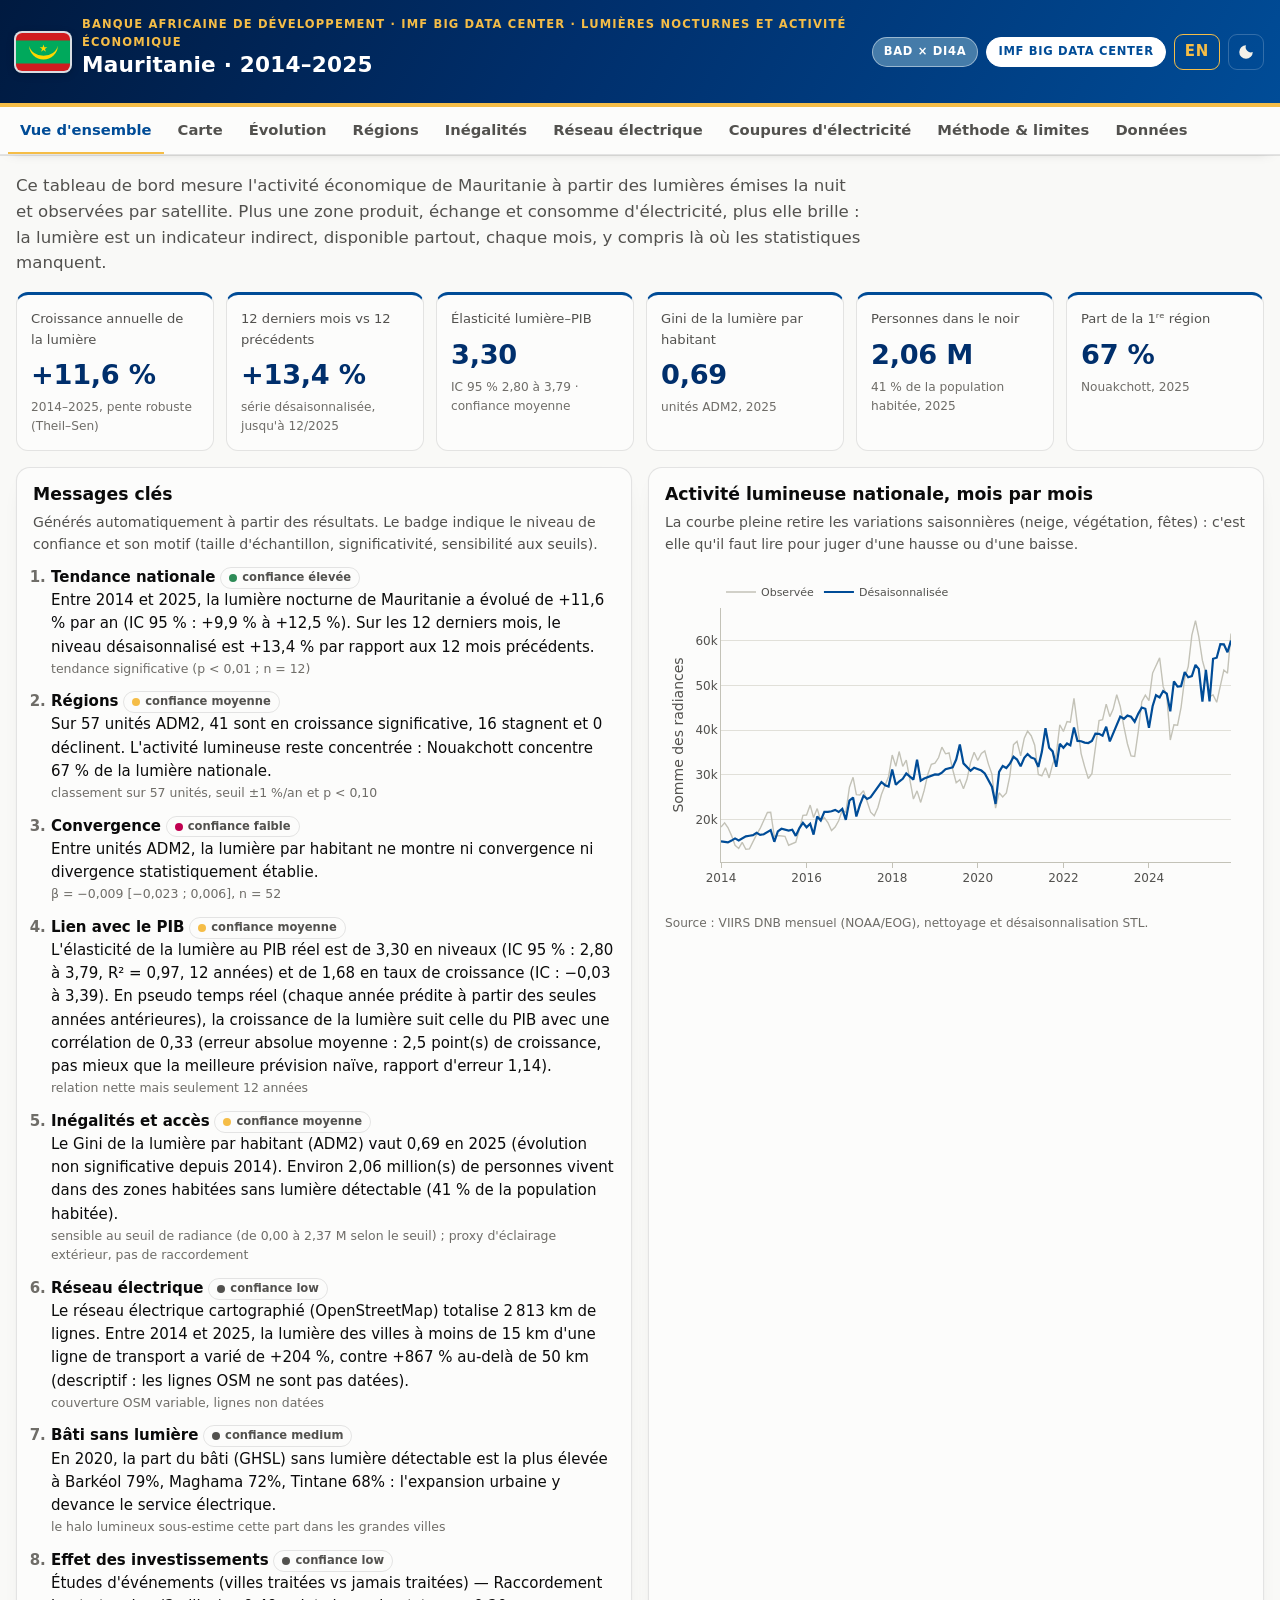
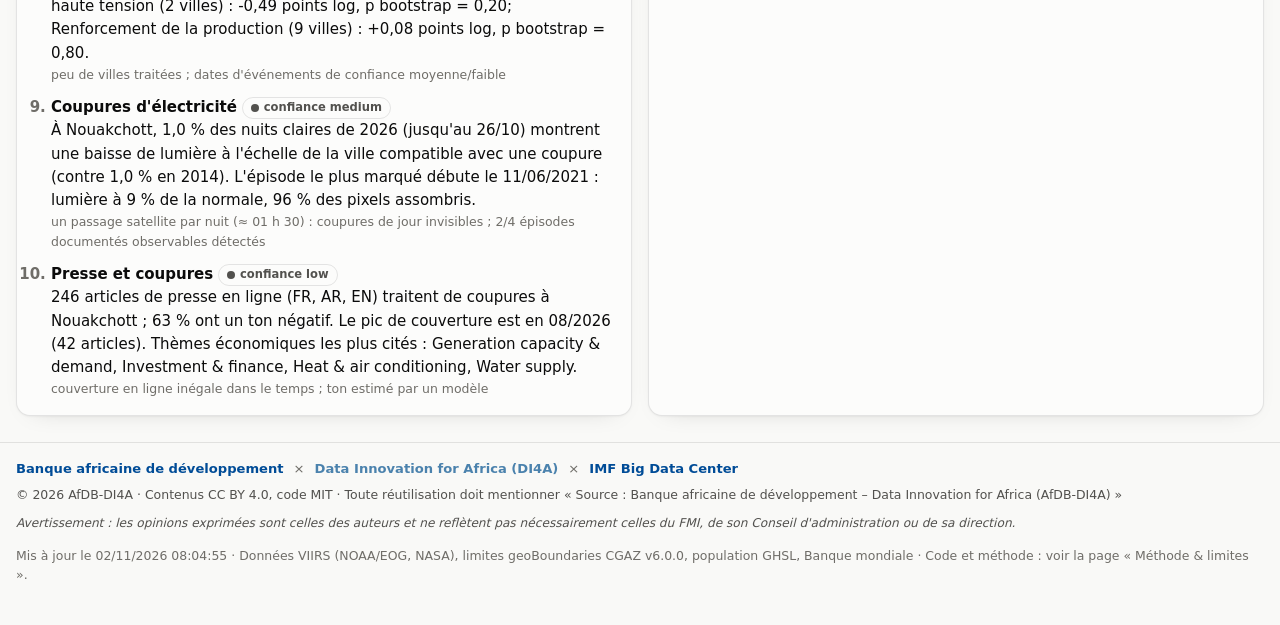
==== commit 535feb70: "Update NTL dashboard — MRT 2014–2025 — run 2026-11-02 08:26 UTC" ====
--- a/fr/index.html
+++ b/fr/index.html
@@ -6,9 +6,9 @@
 <meta name="viewport" content="width=device-width, initial-scale=1, viewport-fit=cover">
 <title>Lumières nocturnes et activité économique</title>
 <meta name="description" content="Tableau de bord : l'activité économique mesurée par les lumières nocturnes (VIIRS), aux niveaux national et régional.">
-<link rel="icon" href="data:image/svg+xml,%3Csvg xmlns='http://www.w3.org/2000/svg' viewBox='0 0 32 32'%3E%3Crect width='32' height='32' rx='7' fill='%2300553A'/%3E%3Ccircle cx='11' cy='13' r='3' fill='%23f5c242'/%3E%3Ccircle cx='21' cy='19' r='2' fill='%23f5c242'/%3E%3Ccircle cx='19' cy='9' r='1.4' fill='%23fde7a6'/%3E%3C/svg%3E">
-<link rel="stylesheet" href="assets/vendor/leaflet.css?v=20261101131711">
-<link rel="stylesheet" href="assets/style.css?v=20261101131711">
+<link rel="icon" href="data:image/svg+xml,%3Csvg xmlns='http://www.w3.org/2000/svg' viewBox='0 0 32 32'%3E%3Crect width='32' height='32' rx='7' fill='%23004C97'/%3E%3Ccircle cx='11' cy='13' r='3' fill='%23F5BD47'/%3E%3Ccircle cx='21' cy='19' r='2' fill='%23F5BD47'/%3E%3Ccircle cx='19' cy='9' r='1.4' fill='%23fde7a6'/%3E%3C/svg%3E">
+<link rel="stylesheet" href="assets/vendor/leaflet.css?v=20261102080455">
+<link rel="stylesheet" href="assets/style.css?v=20261102080455">
 <script>
   // apply the stored theme before first paint (no flash)
   try { const t = localStorage.getItem("ntl-theme"); if (t === "light" || t === "dark") document.documentElement.dataset.theme = t; } catch (e) {}
@@ -20,12 +20,13 @@
   <div class="brand">
     <img id="flag" class="flag" alt="Drapeau" hidden>
     <div>
-      <div class="eyebrow">Banque africaine de développement · Lumières nocturnes et activité économique</div>
+      <div class="eyebrow">Banque africaine de développement · IMF Big Data Center · Lumières nocturnes et activité économique</div>
       <h1 id="country-title">Chargement…</h1>
     </div>
   </div>
   <div class="controls">
     <span class="cobrand">BAD × DI4A</span>
+    <span class="cobrand imf">IMF Big Data Center</span>
     <a id="lang-switch" class="lang-btn" href="#" title="English version" hreflang="en">EN</a>
     <label class="sr" for="country-select">Pays</label>
     <select id="country-select" hidden></select>
@@ -43,9 +44,9 @@
   <a href="#map" data-page="map">Carte</a>
   <a href="#time" data-page="time">Évolution</a>
   <a href="#regions" data-page="regions">Régions</a>
-  <a href="#shocks" data-page="shocks">Chocs</a>
   <a href="#inequality" data-page="inequality">Inégalités</a>
-  <a href="#industry" data-page="industry">Zones industrielles</a>
+  <a href="#grid" data-page="grid">Réseau électrique</a>
+  <a href="#outages" data-page="outages">Coupures d'électricité</a>
   <a href="#method" data-page="method">Méthode &amp; limites</a>
   <a href="#data" data-page="data">Données</a>
 </nav>
@@ -178,36 +179,6 @@
     </article>
   </section>
 
-  <!-- ================================ SHOCKS ================================ -->
-  <section class="page" id="page-shocks" hidden>
-    <article class="card">
-      <h2>Chocs : profondeur et durée de récupération</h2>
-      <p class="help">Creux = écart maximal du niveau désaisonnalisé à sa moyenne des 12 mois précédant l'événement.
-        Récupération = premier mois où ce niveau est retrouvé.</p>
-      <div id="s-table"></div>
-    </article>
-    <div class="grid two">
-      <article class="card">
-        <h2>Données quotidiennes (Black Marble)</h2>
-        <label class="ctl">Fenêtre <select id="s-window"></select></label>
-        <div class="chart" id="s-daily"></div>
-        <p class="source">Source : NASA Black Marble VNP46A2, pixels de qualité élevée sans nuage ni neige.</p>
-      </article>
-      <article class="card">
-        <h2>Impact par région</h2>
-        <label class="ctl">Événement <select id="s-event"></select></label>
-        <div class="chart" id="s-regional"></div>
-        <p class="source">Source : VIIRS DNB mensuel désaisonnalisé par région.</p>
-      </article>
-    </div>
-    <article class="card">
-      <h2>Ruptures détectées</h2>
-      <p class="help">Une rupture sans événement connu à ±6 mois mérite une enquête : changement de capteur, panne,
-        événement local non répertorié.</p>
-      <div id="s-breaks"></div>
-    </article>
-  </section>
-
   <!-- ================================ INEQUALITY ================================ -->
   <section class="page" id="page-inequality" hidden>
     <div class="grid two">
@@ -249,56 +220,12 @@
   </section>
 
   <!-- ================================ METHOD ================================ -->
+  <!-- ======================= ELECTRICITY GRID / OUTAGES (rendered by assets/elec.js) ======================= -->
+  <section class="page" id="page-grid" hidden></section>
+  <section class="page" id="page-outages" hidden></section>
+
   <section class="page prose" id="page-method" hidden>
     <article class="card"><div id="method"></div></article>
-  </section>
-
-  <!-- ================================ INDUSTRY ================================ -->
-  <section class="page" id="page-industry" hidden>
-    <p class="lede" id="ind-lede"></p>
-    <div class="kpis" id="ind-kpis"></div>
-    <div class="card map-card ind-card">
-      <div class="map-toolbar" role="group" aria-label="Filtres des zones">
-        <div class="seg" id="ind-filter">
-          <button type="button" data-c="all" class="on">Toutes</button>
-          <button type="button" data-c="major">Pôles majeurs</button>
-          <button type="button" data-c="zone">Zones industrielles / logistiques</button>
-          <button type="button" data-c="energy">Énergie / extraction</button>
-        </div>
-        <label class="ctl"><input type="checkbox" id="ind-ntl" checked> Lumières nocturnes en fond</label>
-        <label class="ctl"><input type="checkbox" id="ind-poly" checked> Contours des zones</label>
-      </div>
-      <div class="map-wrap ind-wrap">
-        <div id="imap" class="map" role="region" aria-label="Carte des zones industrielles"></div>
-        <div class="map-legend" id="ind-legend"></div>
-      </div>
-      <p class="help">Chaque cercle est une zone candidate ; sa surface est proportionnelle à la lumière émise. Survolez pour
-        l'identifier, cliquez pour sa fiche (évolution de la lumière, bâti non résidentiel, NO₂, validation OpenStreetMap).</p>
-      <p class="source">Sources : VIIRS VNL V2 (NOAA/EOG), GHSL BUILT-S R2023A (bâti non résidentiel) et GHS-POP (JRC),
-        Sentinel-5P TROPOMI NO₂ (ESA/Copernicus), OpenStreetMap (validation) ; calculs Google Earth Engine.</p>
-    </div>
-    <div class="grid two">
-      <article class="card">
-        <h2>Les 15 zones qui émettent le plus de lumière</h2>
-        <p class="help">Part de la lumière nationale émise par chaque zone (dernière année), couleur = type de zone.</p>
-        <div class="chart tall" id="ind-top"></div>
-      </article>
-      <article class="card">
-        <h2>Signature industrielle des zones</h2>
-        <p class="help">Plus une zone est à droite (bâti surtout non résidentiel) et haut (beaucoup de lumière par habitant),
-          plus son profil est industriel. Taille = lumière émise.</p>
-        <div class="chart tall" id="ind-scatter"></div>
-      </article>
-    </div>
-    <article class="card">
-      <h2>Toutes les zones détectées</h2>
-      <p class="help">Cliquez sur une ligne pour centrer la carte sur la zone. Colonnes triables.</p>
-      <div class="table-wrap ind-table-wrap"><table class="data" id="ind-table"></table></div>
-    </article>
-    <article class="card prose">
-      <h2>Méthode, validation et limites</h2>
-      <div id="ind-method"></div>
-    </article>
   </section>
 
   <!-- ================================ DATA ================================ -->
@@ -308,6 +235,7 @@
       <p class="help">Toutes les tables affichées sont téléchargeables. Licences : VIIRS et Black Marble (domaine public,
         attribution demandée), geoBoundaries et WorldPop (CC BY 4.0), GHSL (CC BY 4.0), Banque mondiale (CC BY 4.0).</p>
       <p class="lic-note"><b>© 2026 AfDB-DI4A — CC BY 4.0.</b> Toute réutilisation de ces tableaux, cartes ou figures doit mentionner : <b>« Source : Banque africaine de développement – Data Innovation for Africa (AfDB-DI4A) »</b>. Conditions complètes dans <code>LICENSE.txt</code>.</p>
+      <p class="lic-note"><b>Avertissement : les opinions exprimées sont celles des auteurs et ne reflètent pas nécessairement celles du FMI, de son Conseil d'administration ou de sa direction.</b></p>
       <ul class="downloads" id="downloads"></ul>
     </article>
   </section>
@@ -317,15 +245,19 @@
     <span class="fb-afdb">Banque africaine de développement</span>
     <span class="fb-x">×</span>
     <span class="fb-di4a">Data Innovation for Africa (DI4A)</span>
+    <span class="fb-x">×</span>
+    <span class="fb-imf">IMF Big Data Center</span>
     <span class="fb-lic">© 2026 AfDB-DI4A · Contenus CC BY 4.0, code MIT · Toute réutilisation doit mentionner « Source : Banque africaine de développement – Data Innovation for Africa (AfDB-DI4A) »</span>
+    <p class="disclaimer">Avertissement : les opinions exprimées sont celles des auteurs et ne reflètent pas nécessairement celles du FMI, de son Conseil d'administration ou de sa direction.</p>
   </div>
   <p id="foot"></p>
 </footer>
 
-<script src="assets/vendor/leaflet.js?v=20261101131711"></script>
+<script src="assets/vendor/leaflet.js?v=20261102080455"></script>
 <script>window.L || document.write('<link rel="stylesheet" href="https://unpkg.com/leaflet@1.9.4/dist/leaflet.css"><script src="https://unpkg.com/leaflet@1.9.4/dist/leaflet.js"><\/script>')</script>
-<script src="assets/vendor/plotly.min.js?v=20261101131711" charset="utf-8"></script>
+<script src="assets/vendor/plotly.min.js?v=20261102080455" charset="utf-8"></script>
 <script>window.Plotly || document.write('<script src="https://cdn.jsdelivr.net/npm/plotly.js-dist-min@2.35.2/plotly.min.js" charset="utf-8"><\/script>')</script>
-<script src="assets/app.js?v=20261101131711"></script>
+<script src="assets/app.js?v=20261102080455"></script>
+<script src="assets/elec.js?v=20261102080455"></script>
 </body>
 </html>
--- a/fr/assets/style.css
+++ b/fr/assets/style.css
@@ -308,3 +308,54 @@
 @media (max-width: 640px) { .base-ctl span { display: none; } }
 #ind-table th:nth-child(2), #ind-table td:nth-child(2), #ind-table th:nth-child(3), #ind-table td:nth-child(3) { text-align: left; }
 #ind-table td:first-child, #ind-table th:first-child { min-width: 0; width: 56px; }
+
+/* ==== IMF palette — IMF blue #004C97, IMF series colours (IMF chart themes), WEO gold #F5BD47 ===========
+   Co-branded African Development Bank · Data Innovation for Africa · IMF Big Data Center. Brand variables keep
+   their historical names (--afdb*) so every earlier rule picks up the new palette. */
+:root { --afdb: #004C97; --afdb-dark: #002F6C; --afdb-light: #4B82AD; --afdb-gold: #F5BD47; --di4a: #4B82AD;
+  --imf: #004C97; --imf-dark: #002F6C; --imf-mid: #4B82AD; --imf-light: #CAE0FB; --imf-red: #C00050; --imf-green: #96BA79;
+  --weo-gold: #F5BD47; --night: #002F6C; --accent: #004C97;
+  --s1: #004C97; --s2: #C00050; --s3: #96BA79; --s4: #F5BD47; --s5: #4B82AD; --s6: #923CC2; --s7: #FF8547; --s8: #0E1074;
+  --grow: #004C97; --flat: #A6A8AC; --decline: #C00050; --good: #2E8B57; --warn: #F5BD47; --crit: #C00050; }
+:root[data-theme="dark"] { --afdb: #6FA3D8; --afdb-light: #8DB6DC; --accent: #F5BD47;
+  --s1: #6FA3D8; --s2: #E0457E; --s3: #A9CC8E; --s4: #F5BD47; --s5: #8DB6DC; --s6: #B57AD6; --s7: #FF9F70; --s8: #9A9CF0;
+  --grow: #6FA3D8; --flat: #77766f; --decline: #E0457E; }
+@media (prefers-color-scheme: dark) { :root:where(:not([data-theme="light"])) { --afdb: #6FA3D8; --afdb-light: #8DB6DC; --accent: #F5BD47;
+  --s1: #6FA3D8; --s2: #E0457E; --s3: #A9CC8E; --s4: #F5BD47; --s5: #8DB6DC; --s6: #B57AD6; --s7: #FF9F70; --s8: #9A9CF0;
+  --grow: #6FA3D8; --flat: #77766f; --decline: #E0457E; } }
+.topbar { background: linear-gradient(120deg, #001A40 0%, #002F6C 45%, #004C97 100%); border-bottom-color: var(--weo-gold); }
+.controls select { background: #001A40; }
+.cobrand { background: rgba(75,130,173,.92); }
+.cobrand.imf { background: #fff; color: #004C97; border-color: #fff; }
+.kpi .value { color: var(--imf-dark); }
+.kpi:hover { box-shadow: 0 10px 24px -16px rgba(0,76,151,.55); }
+.play-btn { box-shadow: 0 2px 6px rgba(0,76,151,.35); }
+.map-year { background: rgba(0,47,108,.8); }
+.sp-a { fill: rgba(0,76,151,.14); }
+.lic-note { background: rgba(245,189,71,.12); }
+.fb-imf { font-weight: 800; color: var(--imf); }
+:root[data-theme="dark"] .fb-imf { color: #8DB6DC; }
+.disclaimer { flex-basis: 100%; color: var(--ink-2); font-size: .76rem; font-style: italic; margin: 4px 0 0; }
+.seg button.off, .seg button:disabled { opacity: .45; cursor: not-allowed; }
+/* ---- electricity grid & outages pages (assets/elec.js) ---- */
+.elec-map { height: clamp(420px, calc(100vh - 300px), 680px); border: 1px solid var(--border); border-radius: 12px; overflow: hidden; }
+.elec-legend { display: flex; flex-wrap: wrap; gap: 6px 16px; font-size: .82rem; color: var(--ink-2); margin: 10px 0 0; }
+.elec-legend i { display: inline-block; width: 18px; height: 4px; border-radius: 2px; vertical-align: middle; margin-right: 6px; }
+.elec-legend b.dot { display: inline-block; width: 11px; height: 11px; border-radius: 50%; vertical-align: middle; margin-right: 6px; border: 2px solid #fff; box-shadow: 0 0 0 1px var(--border); }
+table.data td.num, table.data th.num { text-align: right; font-variant-numeric: tabular-nums; }
+.conf { display: inline-block; font-size: .72rem; font-weight: 700; padding: 1px 8px; border-radius: 99px; border: 1px solid var(--border); }
+.conf.high { color: #2E8B57; } .conf.medium { color: #B07D00; } .conf.low { color: var(--imf-red); }
+.sent { display: inline-block; min-width: 4.2em; text-align: center; font-size: .74rem; font-weight: 700; padding: 1px 6px; border-radius: 6px; color: #fff; }
+.sent.negative { background: var(--imf-red); } .sent.neutral { background: #A6A8AC; } .sent.positive { background: var(--imf); }
+.wc { width: 100%; height: auto; border-radius: 10px; border: 1px solid var(--border); background: #fff; }
+.toggle { display: inline-flex; gap: 0; margin: 0 0 10px; }
+.news-list { max-height: 520px; overflow: auto; }
+.news-list a { text-decoration: none; } .news-list a:hover { text-decoration: underline; }
+.lit-ref { font-size: .86rem; color: var(--ink-2); } .lit-ref li { margin: 4px 0; }
+.callout { border-left: 4px solid var(--weo-gold); background: rgba(245,189,71,.10); padding: 9px 13px; border-radius: 0 8px 8px 0; font-size: .88rem; }
+
+table.data.elec-t th, table.data.elec-t td { text-align: left; white-space: normal; vertical-align: top; }
+table.data.elec-t th:first-child, table.data.elec-t td:first-child { min-width: 0; white-space: nowrap; }
+table.data.elec-t td.num, table.data.elec-t th.num { text-align: right; white-space: nowrap; }
+table.data.elec-t td.wide { min-width: 170px; white-space: normal; }
+.leaflet-control-layers-toggle { background-image: url("data:image/svg+xml,%3Csvg xmlns='http://www.w3.org/2000/svg' viewBox='0 0 24 24'%3E%3Cpath fill='%23004C97' d='M12 2 1 8l11 6 11-6-11-6zm0 13.2L3.3 10.5 1 11.8l11 6 11-6-2.3-1.3L12 15.2zm0 4L3.3 14.5 1 15.8l11 6 11-6-2.3-1.3L12 19.2z'/%3E%3C/svg%3E") !important; background-size: 22px 22px !important; }
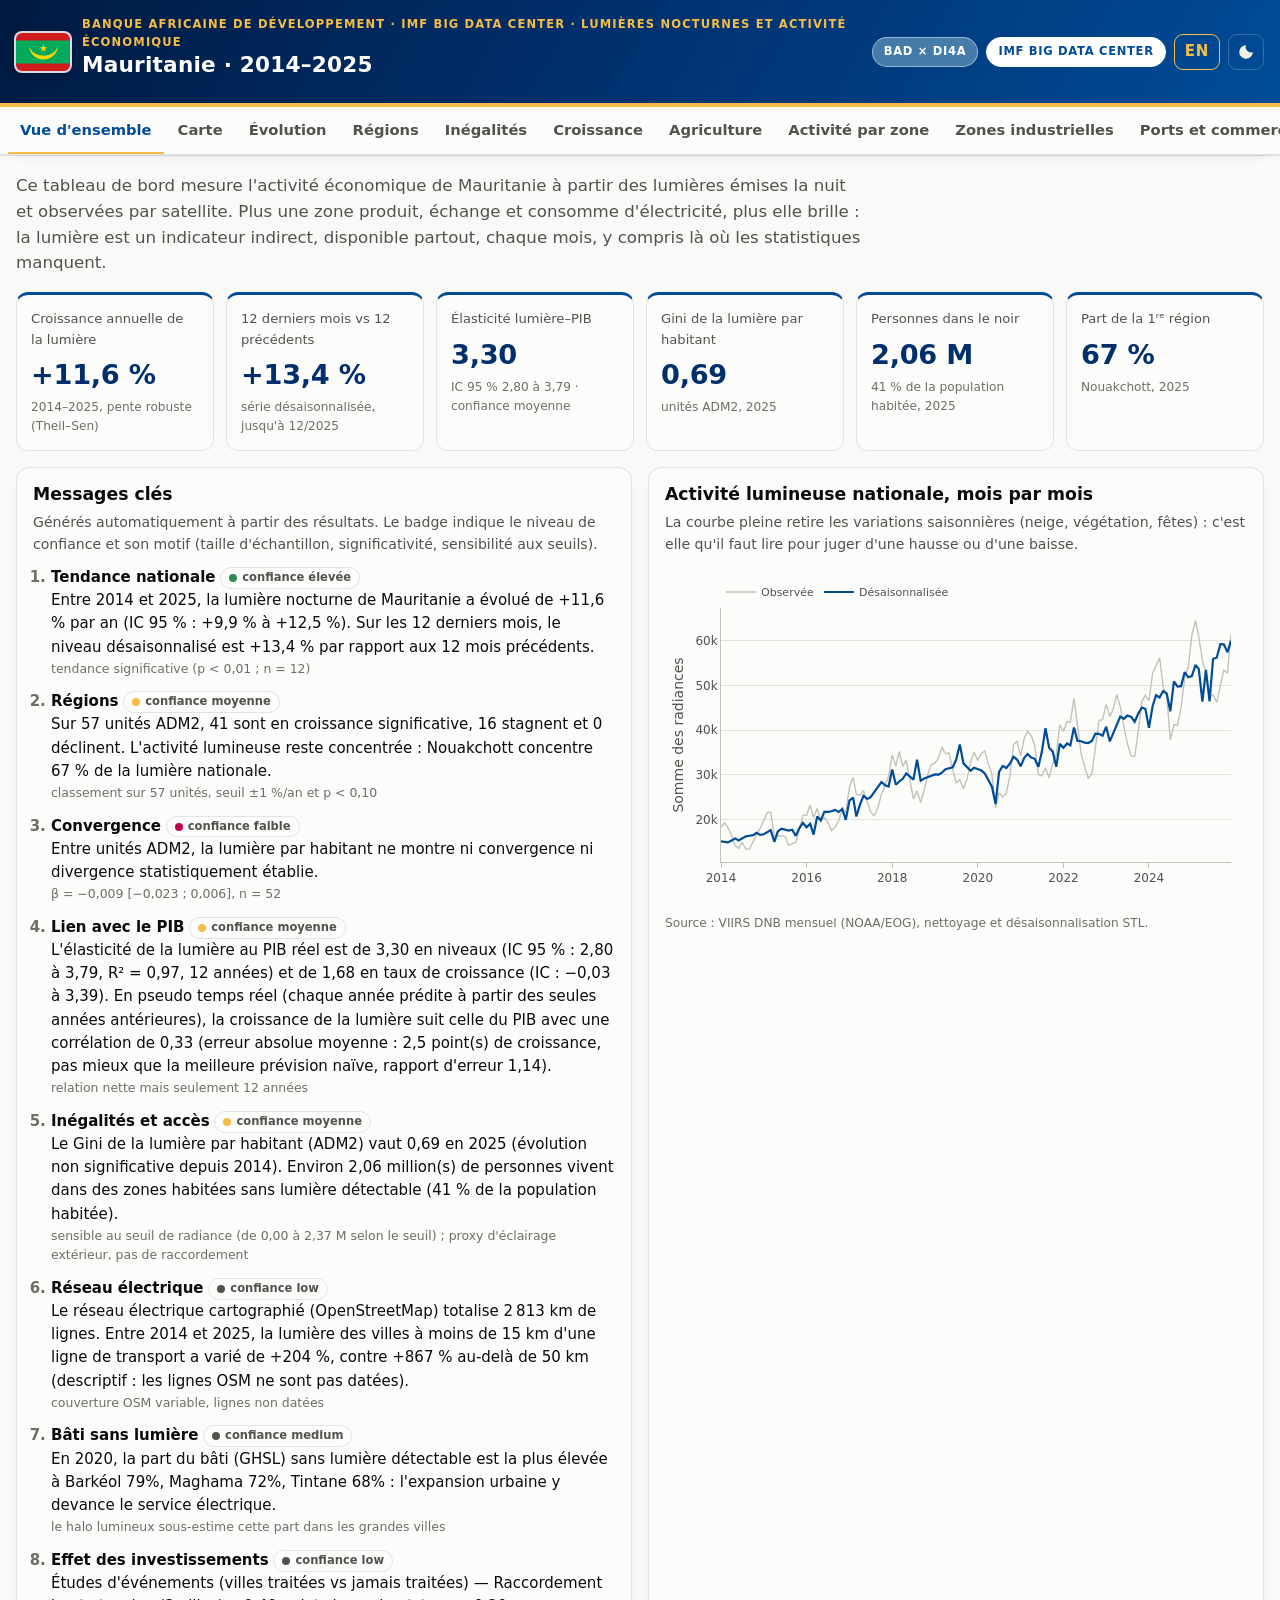
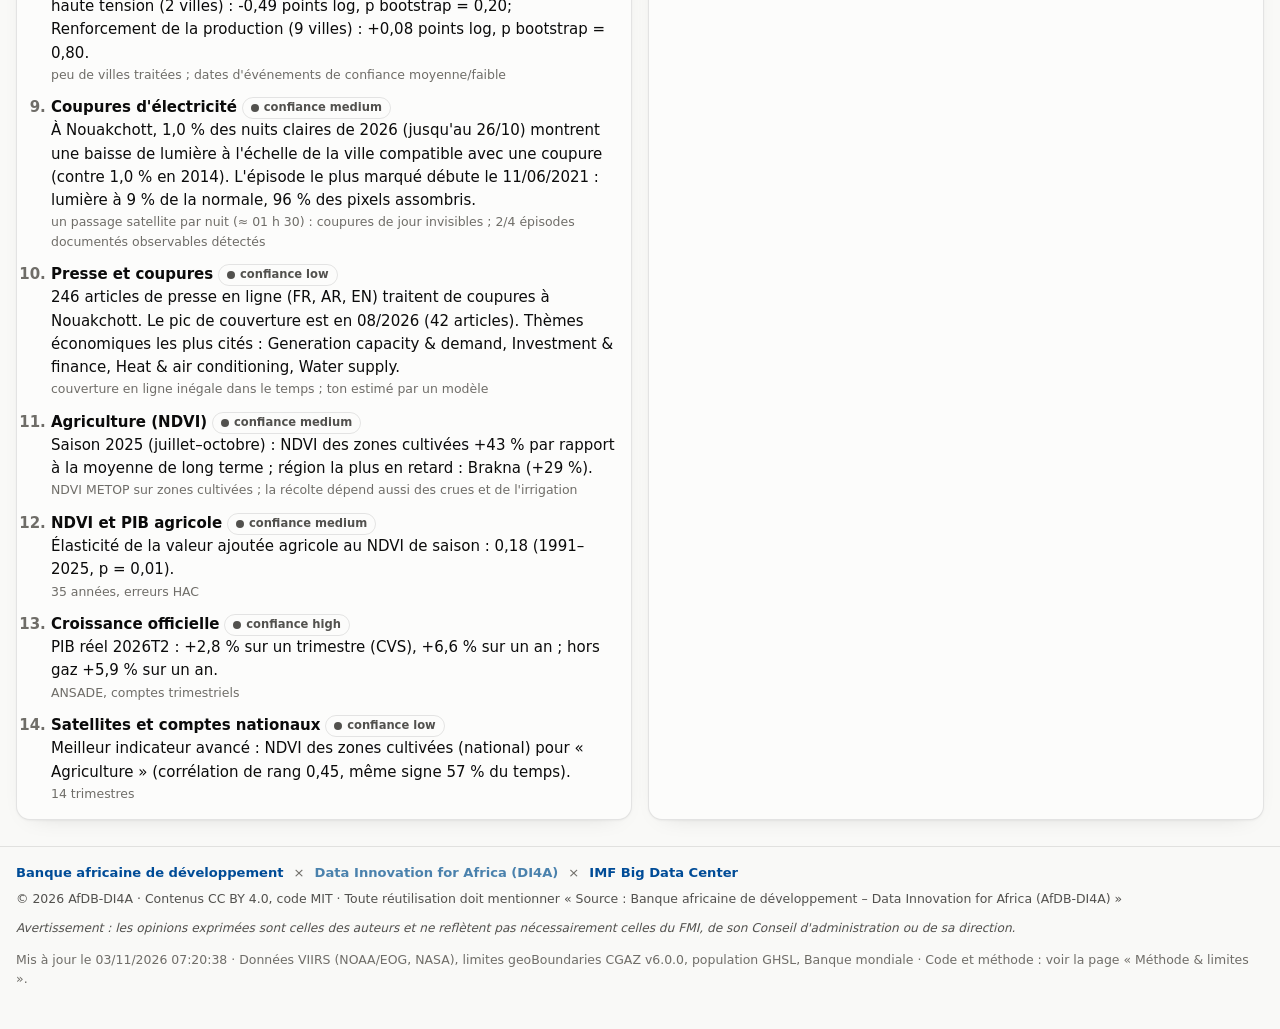
==== commit f112c461: "Update NTL dashboard — MRT 2014–2025 — run 2026-11-03 07:20 UTC" ====
--- a/fr/index.html
+++ b/fr/index.html
@@ -7,8 +7,8 @@
 <title>Lumières nocturnes et activité économique</title>
 <meta name="description" content="Tableau de bord : l'activité économique mesurée par les lumières nocturnes (VIIRS), aux niveaux national et régional.">
 <link rel="icon" href="data:image/svg+xml,%3Csvg xmlns='http://www.w3.org/2000/svg' viewBox='0 0 32 32'%3E%3Crect width='32' height='32' rx='7' fill='%23004C97'/%3E%3Ccircle cx='11' cy='13' r='3' fill='%23F5BD47'/%3E%3Ccircle cx='21' cy='19' r='2' fill='%23F5BD47'/%3E%3Ccircle cx='19' cy='9' r='1.4' fill='%23fde7a6'/%3E%3C/svg%3E">
-<link rel="stylesheet" href="assets/vendor/leaflet.css?v=20261102080455">
-<link rel="stylesheet" href="assets/style.css?v=20261102080455">
+<link rel="stylesheet" href="assets/vendor/leaflet.css?v=20261103072038">
+<link rel="stylesheet" href="assets/style.css?v=20261103072038">
 <script>
   // apply the stored theme before first paint (no flash)
   try { const t = localStorage.getItem("ntl-theme"); if (t === "light" || t === "dark") document.documentElement.dataset.theme = t; } catch (e) {}
@@ -45,6 +45,11 @@
   <a href="#time" data-page="time">Évolution</a>
   <a href="#regions" data-page="regions">Régions</a>
   <a href="#inequality" data-page="inequality">Inégalités</a>
+  <a href="#macro" data-page="macro">Croissance</a>
+  <a href="#agri" data-page="agri">Agriculture</a>
+  <a href="#zones" data-page="zones">Activité par zone</a>
+  <a href="#industry" data-page="industry">Zones industrielles</a>
+  <a href="#ports" data-page="ports">Ports et commerce</a>
   <a href="#grid" data-page="grid">Réseau électrique</a>
   <a href="#outages" data-page="outages">Coupures d'électricité</a>
   <a href="#method" data-page="method">Méthode &amp; limites</a>
@@ -220,6 +225,60 @@
   </section>
 
   <!-- ================================ METHOD ================================ -->
+  <!-- ================================ INDUSTRY ================================ -->
+  <section class="page" id="page-industry" hidden>
+    <p class="lede" id="ind-lede"></p>
+    <div class="kpis" id="ind-kpis"></div>
+    <div class="card map-card ind-card">
+      <div class="map-toolbar" role="group" aria-label="Filtres des zones">
+        <div class="seg" id="ind-filter">
+          <button type="button" data-c="all" class="on">Toutes</button>
+          <button type="button" data-c="major">Pôles majeurs</button>
+          <button type="button" data-c="zone">Zones industrielles / logistiques</button>
+          <button type="button" data-c="energy">Énergie / extraction</button>
+        </div>
+        <label class="ctl"><input type="checkbox" id="ind-ntl" checked> Lumières nocturnes en fond</label>
+        <label class="ctl"><input type="checkbox" id="ind-poly" checked> Contours des zones</label>
+      </div>
+      <div class="map-wrap ind-wrap">
+        <div id="imap" class="map" role="region" aria-label="Carte des zones industrielles"></div>
+        <div class="map-legend" id="ind-legend"></div>
+      </div>
+      <p class="help">Chaque cercle est une zone candidate ; sa surface est proportionnelle à la lumière émise. Survolez pour
+        l'identifier, cliquez pour sa fiche (évolution de la lumière, bâti non résidentiel, NO₂, validation OpenStreetMap).</p>
+      <p class="source">Sources : VIIRS VNL V2 (NOAA/EOG), GHSL BUILT-S R2023A (bâti non résidentiel) et GHS-POP (JRC),
+        Sentinel-5P TROPOMI NO₂ (ESA/Copernicus), OpenStreetMap (validation) ; calculs Google Earth Engine.</p>
+    </div>
+    <div class="grid two">
+      <article class="card">
+        <h2>Les 15 zones qui émettent le plus de lumière</h2>
+        <p class="help">Part de la lumière nationale émise par chaque zone (dernière année), couleur = type de zone.</p>
+        <div class="chart tall" id="ind-top"></div>
+      </article>
+      <article class="card">
+        <h2>Signature industrielle des zones</h2>
+        <p class="help">Plus une zone est à droite (bâti surtout non résidentiel) et haut (beaucoup de lumière par habitant),
+          plus son profil est industriel. Taille = lumière émise.</p>
+        <div class="chart tall" id="ind-scatter"></div>
+      </article>
+    </div>
+    <article class="card">
+      <h2>Toutes les zones détectées</h2>
+      <p class="help">Cliquez sur une ligne pour centrer la carte sur la zone. Colonnes triables.</p>
+      <div class="table-wrap ind-table-wrap"><table class="data" id="ind-table"></table></div>
+    </article>
+    <article class="card prose">
+      <h2>Méthode, validation et limites</h2>
+      <div id="ind-method"></div>
+    </article>
+  </section>
+
+  <!-- ======================= GROWTH / AGRICULTURE / ZONES / PORTS (rendered by assets/econ.js) ======================= -->
+  <section class="page" id="page-macro" hidden></section>
+  <section class="page" id="page-agri" hidden></section>
+  <section class="page" id="page-zones" hidden></section>
+  <section class="page" id="page-ports" hidden></section>
+
   <!-- ======================= ELECTRICITY GRID / OUTAGES (rendered by assets/elec.js) ======================= -->
   <section class="page" id="page-grid" hidden></section>
   <section class="page" id="page-outages" hidden></section>
@@ -253,11 +312,12 @@
   <p id="foot"></p>
 </footer>
 
-<script src="assets/vendor/leaflet.js?v=20261102080455"></script>
+<script src="assets/vendor/leaflet.js?v=20261103072038"></script>
 <script>window.L || document.write('<link rel="stylesheet" href="https://unpkg.com/leaflet@1.9.4/dist/leaflet.css"><script src="https://unpkg.com/leaflet@1.9.4/dist/leaflet.js"><\/script>')</script>
-<script src="assets/vendor/plotly.min.js?v=20261102080455" charset="utf-8"></script>
+<script src="assets/vendor/plotly.min.js?v=20261103072038" charset="utf-8"></script>
 <script>window.Plotly || document.write('<script src="https://cdn.jsdelivr.net/npm/plotly.js-dist-min@2.35.2/plotly.min.js" charset="utf-8"><\/script>')</script>
-<script src="assets/app.js?v=20261102080455"></script>
-<script src="assets/elec.js?v=20261102080455"></script>
+<script src="assets/app.js?v=20261103072038"></script>
+<script src="assets/elec.js?v=20261103072038"></script>
+<script src="assets/econ.js?v=20261103072038"></script>
 </body>
 </html>
--- a/fr/assets/style.css
+++ b/fr/assets/style.css
@@ -359,3 +359,9 @@
 table.data.elec-t td.num, table.data.elec-t th.num { text-align: right; white-space: nowrap; }
 table.data.elec-t td.wide { min-width: 170px; white-space: normal; }
 .leaflet-control-layers-toggle { background-image: url("data:image/svg+xml,%3Csvg xmlns='http://www.w3.org/2000/svg' viewBox='0 0 24 24'%3E%3Cpath fill='%23004C97' d='M12 2 1 8l11 6 11-6-11-6zm0 13.2L3.3 10.5 1 11.8l11 6 11-6-2.3-1.3L12 15.2zm0 4L3.3 14.5 1 15.8l11 6 11-6-2.3-1.3L12 19.2z'/%3E%3C/svg%3E") !important; background-size: 22px 22px !important; }
+
+/* ---- v2: growth, agriculture, zones, ports (assets/econ.js) ---- */
+#page-agri .chart.short, #page-zones .chart.short { height: 230px; }
+#ag-years label { font-size: .84rem; white-space: nowrap; }
+#page-macro h3, #page-agri h3, #page-zones h3 { color: var(--ink); }
+.ind-wrap .map { height: clamp(420px, calc(100vh - 300px), 640px); }
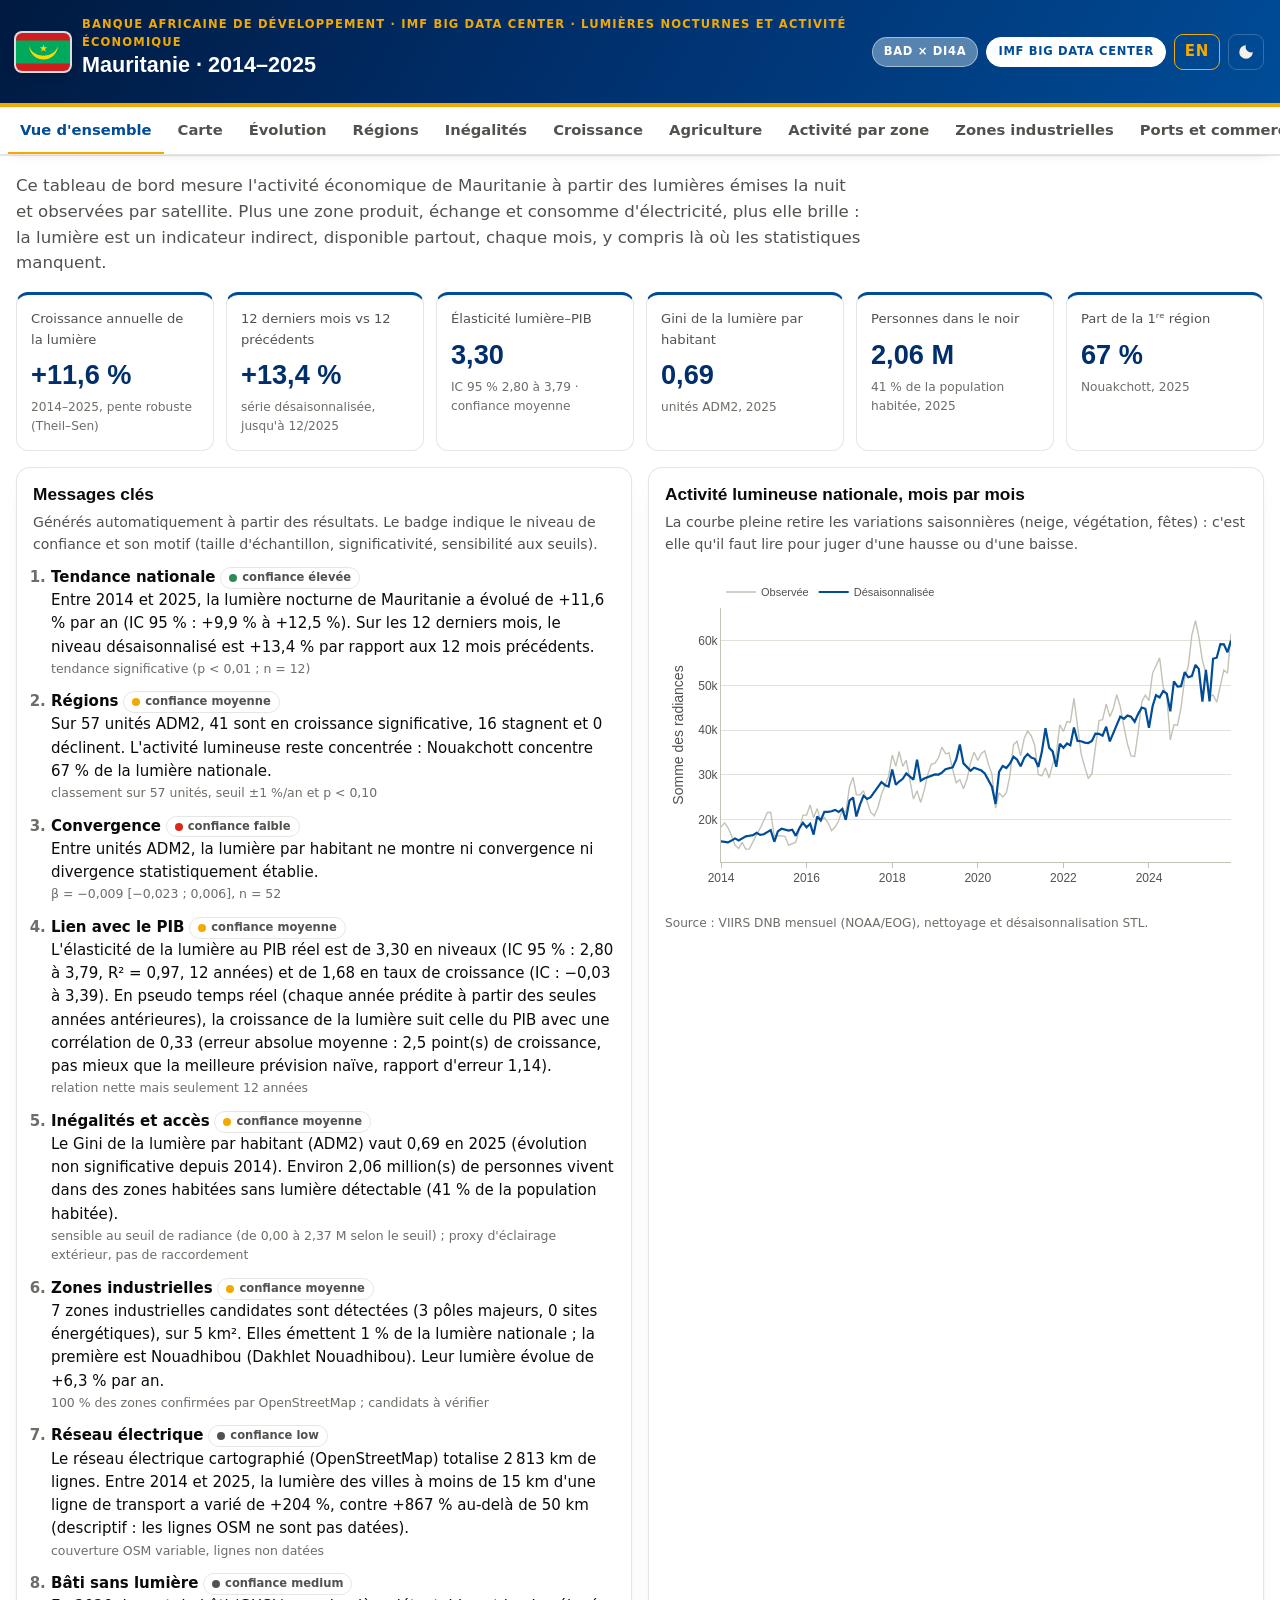
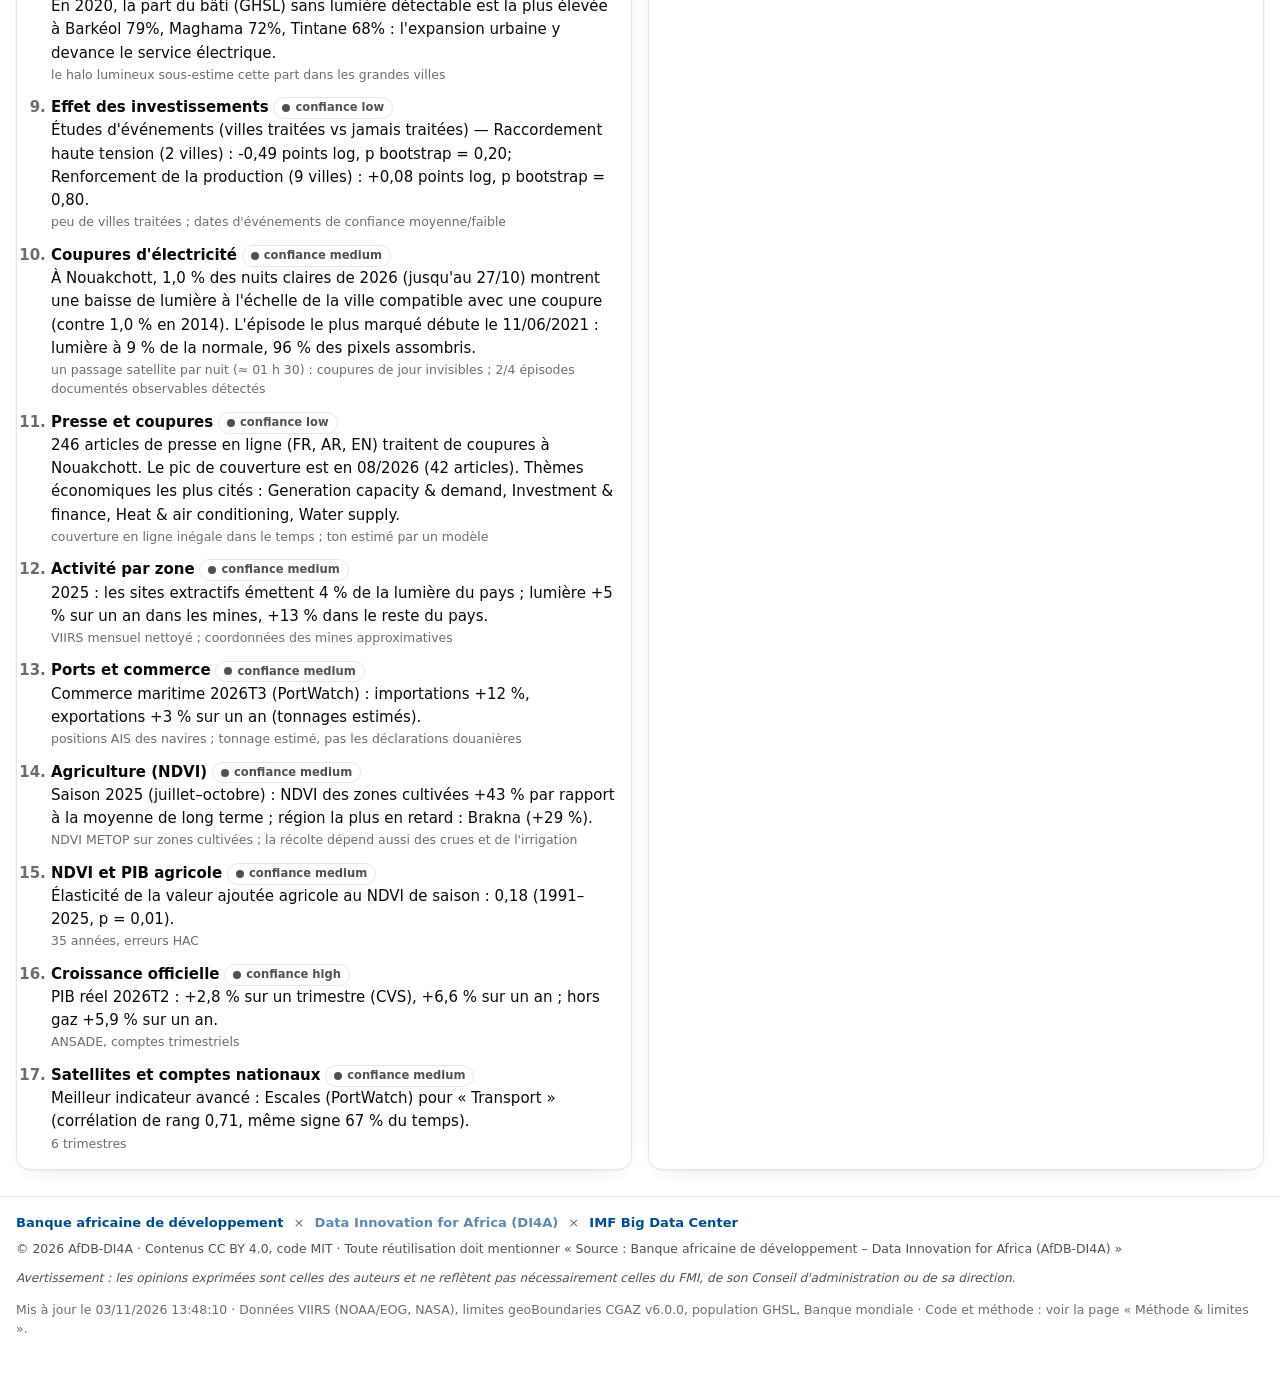
==== commit 277630bc: "Update NTL dashboard — MRT 2014–2025 — run 2026-11-03 14:51 UTC" ====
--- a/fr/index.html
+++ b/fr/index.html
@@ -7,8 +7,8 @@
 <title>Lumières nocturnes et activité économique</title>
 <meta name="description" content="Tableau de bord : l'activité économique mesurée par les lumières nocturnes (VIIRS), aux niveaux national et régional.">
 <link rel="icon" href="data:image/svg+xml,%3Csvg xmlns='http://www.w3.org/2000/svg' viewBox='0 0 32 32'%3E%3Crect width='32' height='32' rx='7' fill='%23004C97'/%3E%3Ccircle cx='11' cy='13' r='3' fill='%23F5BD47'/%3E%3Ccircle cx='21' cy='19' r='2' fill='%23F5BD47'/%3E%3Ccircle cx='19' cy='9' r='1.4' fill='%23fde7a6'/%3E%3C/svg%3E">
-<link rel="stylesheet" href="assets/vendor/leaflet.css?v=20261103072038">
-<link rel="stylesheet" href="assets/style.css?v=20261103072038">
+<link rel="stylesheet" href="assets/vendor/leaflet.css?v=20261103134810">
+<link rel="stylesheet" href="assets/style.css?v=20261103134810">
 <script>
   // apply the stored theme before first paint (no flash)
   try { const t = localStorage.getItem("ntl-theme"); if (t === "light" || t === "dark") document.documentElement.dataset.theme = t; } catch (e) {}
@@ -92,6 +92,8 @@
           <select id="map-level"></select></label>
         <label class="ctl" data-for="choro">Indicateur
           <select id="map-indicator"></select></label>
+        <label class="ctl" data-for="choro">Année
+          <select id="map-ind-year"></select></label>
         <div class="ctl" data-for="ntl">
           <button type="button" id="map-play" class="play-btn" aria-label="Lire l'animation" title="Lire l'animation">▶</button>
           <label for="map-year">Année <span id="year-label" class="mono"></span></label>
@@ -312,12 +314,12 @@
   <p id="foot"></p>
 </footer>
 
-<script src="assets/vendor/leaflet.js?v=20261103072038"></script>
+<script src="assets/vendor/leaflet.js?v=20261103134810"></script>
 <script>window.L || document.write('<link rel="stylesheet" href="https://unpkg.com/leaflet@1.9.4/dist/leaflet.css"><script src="https://unpkg.com/leaflet@1.9.4/dist/leaflet.js"><\/script>')</script>
-<script src="assets/vendor/plotly.min.js?v=20261103072038" charset="utf-8"></script>
+<script src="assets/vendor/plotly.min.js?v=20261103134810" charset="utf-8"></script>
 <script>window.Plotly || document.write('<script src="https://cdn.jsdelivr.net/npm/plotly.js-dist-min@2.35.2/plotly.min.js" charset="utf-8"><\/script>')</script>
-<script src="assets/app.js?v=20261103072038"></script>
-<script src="assets/elec.js?v=20261103072038"></script>
-<script src="assets/econ.js?v=20261103072038"></script>
+<script src="assets/app.js?v=20261103134810"></script>
+<script src="assets/elec.js?v=20261103134810"></script>
+<script src="assets/econ.js?v=20261103134810"></script>
 </body>
 </html>
--- a/fr/assets/style.css
+++ b/fr/assets/style.css
@@ -309,30 +309,30 @@
 #ind-table th:nth-child(2), #ind-table td:nth-child(2), #ind-table th:nth-child(3), #ind-table td:nth-child(3) { text-align: left; }
 #ind-table td:first-child, #ind-table th:first-child { min-width: 0; width: 56px; }
 
-/* ==== IMF palette — IMF blue #004C97, IMF series colours (IMF chart themes), WEO gold #F5BD47 ===========
+/* ==== IMF palette — IMF blue #004C97, IMF series colours (IMF chart themes), WEO gold #F2A900 ===========
    Co-branded African Development Bank · Data Innovation for Africa · IMF Big Data Center. Brand variables keep
    their historical names (--afdb*) so every earlier rule picks up the new palette. */
-:root { --afdb: #004C97; --afdb-dark: #002F6C; --afdb-light: #4B82AD; --afdb-gold: #F5BD47; --di4a: #4B82AD;
-  --imf: #004C97; --imf-dark: #002F6C; --imf-mid: #4B82AD; --imf-light: #CAE0FB; --imf-red: #C00050; --imf-green: #96BA79;
-  --weo-gold: #F5BD47; --night: #002F6C; --accent: #004C97;
-  --s1: #004C97; --s2: #C00050; --s3: #96BA79; --s4: #F5BD47; --s5: #4B82AD; --s6: #923CC2; --s7: #FF8547; --s8: #0E1074;
-  --grow: #004C97; --flat: #A6A8AC; --decline: #C00050; --good: #2E8B57; --warn: #F5BD47; --crit: #C00050; }
-:root[data-theme="dark"] { --afdb: #6FA3D8; --afdb-light: #8DB6DC; --accent: #F5BD47;
-  --s1: #6FA3D8; --s2: #E0457E; --s3: #A9CC8E; --s4: #F5BD47; --s5: #8DB6DC; --s6: #B57AD6; --s7: #FF9F70; --s8: #9A9CF0;
+:root { --afdb: #004C97; --afdb-dark: #002F6C; --afdb-light: #5E8AB4; --afdb-gold: #F2A900; --di4a: #5E8AB4;
+  --imf: #004C97; --imf-dark: #002F6C; --imf-mid: #5E8AB4; --imf-light: #CAE0FB; --imf-red: #DA291C; --imf-green: #78BE20;
+  --weo-gold: #F2A900; --night: #002F6C; --accent: #004C97;
+  --s1: #004C97; --s2: #DA291C; --s3: #78BE20; --s4: #F2A900; --s5: #5E8AB4; --s6: #8031A7; --s7: #FF8200; --s8: #001E60;
+  --grow: #004C97; --flat: #B1B3B3; --decline: #DA291C; --good: #2E8B57; --warn: #F2A900; --crit: #DA291C; }
+:root[data-theme="dark"] { --afdb: #6FA3D8; --afdb-light: #8DB6DC; --accent: #F2A900;
+  --s1: #6FA3D8; --s2: #E0457E; --s3: #A9CC8E; --s4: #F2A900; --s5: #8DB6DC; --s6: #B57AD6; --s7: #FF9F70; --s8: #9A9CF0;
   --grow: #6FA3D8; --flat: #77766f; --decline: #E0457E; }
-@media (prefers-color-scheme: dark) { :root:where(:not([data-theme="light"])) { --afdb: #6FA3D8; --afdb-light: #8DB6DC; --accent: #F5BD47;
-  --s1: #6FA3D8; --s2: #E0457E; --s3: #A9CC8E; --s4: #F5BD47; --s5: #8DB6DC; --s6: #B57AD6; --s7: #FF9F70; --s8: #9A9CF0;
+@media (prefers-color-scheme: dark) { :root:where(:not([data-theme="light"])) { --afdb: #6FA3D8; --afdb-light: #8DB6DC; --accent: #F2A900;
+  --s1: #6FA3D8; --s2: #E0457E; --s3: #A9CC8E; --s4: #F2A900; --s5: #8DB6DC; --s6: #B57AD6; --s7: #FF9F70; --s8: #9A9CF0;
   --grow: #6FA3D8; --flat: #77766f; --decline: #E0457E; } }
 .topbar { background: linear-gradient(120deg, #001A40 0%, #002F6C 45%, #004C97 100%); border-bottom-color: var(--weo-gold); }
 .controls select { background: #001A40; }
-.cobrand { background: rgba(75,130,173,.92); }
+.cobrand { background: rgba(94,138,180,.92); }
 .cobrand.imf { background: #fff; color: #004C97; border-color: #fff; }
 .kpi .value { color: var(--imf-dark); }
 .kpi:hover { box-shadow: 0 10px 24px -16px rgba(0,76,151,.55); }
 .play-btn { box-shadow: 0 2px 6px rgba(0,76,151,.35); }
 .map-year { background: rgba(0,47,108,.8); }
 .sp-a { fill: rgba(0,76,151,.14); }
-.lic-note { background: rgba(245,189,71,.12); }
+.lic-note { background: rgba(242,169,0,.12); }
 .fb-imf { font-weight: 800; color: var(--imf); }
 :root[data-theme="dark"] .fb-imf { color: #8DB6DC; }
 .disclaimer { flex-basis: 100%; color: var(--ink-2); font-size: .76rem; font-style: italic; margin: 4px 0 0; }
@@ -346,13 +346,13 @@
 .conf { display: inline-block; font-size: .72rem; font-weight: 700; padding: 1px 8px; border-radius: 99px; border: 1px solid var(--border); }
 .conf.high { color: #2E8B57; } .conf.medium { color: #B07D00; } .conf.low { color: var(--imf-red); }
 .sent { display: inline-block; min-width: 4.2em; text-align: center; font-size: .74rem; font-weight: 700; padding: 1px 6px; border-radius: 6px; color: #fff; }
-.sent.negative { background: var(--imf-red); } .sent.neutral { background: #A6A8AC; } .sent.positive { background: var(--imf); }
+.sent.negative { background: var(--imf-red); } .sent.neutral { background: #B1B3B3; } .sent.positive { background: var(--imf); }
 .wc { width: 100%; height: auto; border-radius: 10px; border: 1px solid var(--border); background: #fff; }
 .toggle { display: inline-flex; gap: 0; margin: 0 0 10px; }
 .news-list { max-height: 520px; overflow: auto; }
 .news-list a { text-decoration: none; } .news-list a:hover { text-decoration: underline; }
 .lit-ref { font-size: .86rem; color: var(--ink-2); } .lit-ref li { margin: 4px 0; }
-.callout { border-left: 4px solid var(--weo-gold); background: rgba(245,189,71,.10); padding: 9px 13px; border-radius: 0 8px 8px 0; font-size: .88rem; }
+.callout { border-left: 4px solid var(--weo-gold); background: rgba(242,169,0,.10); padding: 9px 13px; border-radius: 0 8px 8px 0; font-size: .88rem; }
 
 table.data.elec-t th, table.data.elec-t td { text-align: left; white-space: normal; vertical-align: top; }
 table.data.elec-t th:first-child, table.data.elec-t td:first-child { min-width: 0; white-space: nowrap; }
@@ -365,3 +365,19 @@
 #ag-years label { font-size: .84rem; white-space: nowrap; }
 #page-macro h3, #page-agri h3, #page-zones h3 { color: var(--ink); }
 .ind-wrap .map { height: clamp(420px, calc(100vh - 300px), 640px); }
+
+/* ==== v3: IMF brand palette, white backgrounds, Arial / Arial Black ==== */
+:root, :root[data-theme="light"] { --page: #FFFFFF; --surface: #FFFFFF; --surface-2: #FFFFFF;
+  --font: Arial, Helvetica, sans-serif; --font-title: "Arial Black", Arial, sans-serif;
+  --imf: #004C97; --imf-sky: #009CDE; --imf-red: #DA291C; --imf-green: #78BE20; --weo-gold: #F2A900;
+  --s1: #004C97; --s2: #FF8200; --s3: #009CDE; --s4: #78BE20; --s5: #DA291C; --s6: #8031A7; --s7: #F2A900; --s8: #001E60;
+  --grow: #004C97; --flat: #F2A900; --decline: #E35205; }
+body { font-family: var(--font) !important; background: var(--page); }
+h1, h2, .section-title, #country-title, .kpi .value, .lede strong { font-family: var(--font-title); font-weight: 900; letter-spacing: 0; }
+h3 { font-family: var(--font); font-weight: 700; }
+.map-wrap, .map-wrap .leaflet-container, .map-fallback { background: #FFFFFF; }
+table.data th { background: #FFFFFF; border-bottom: 2px solid var(--imf); }
+table.data tr:hover td { background: #F3F7FC; }
+.map-legend .sw.na { background: transparent !important; border: 1.5px dashed #707372; }
+.map-legend .classes div { display: flex; align-items: center; gap: 6px; font-size: .78rem; }
+.map-legend .sw { display: inline-block; width: 14px; height: 12px; border-radius: 2px; }
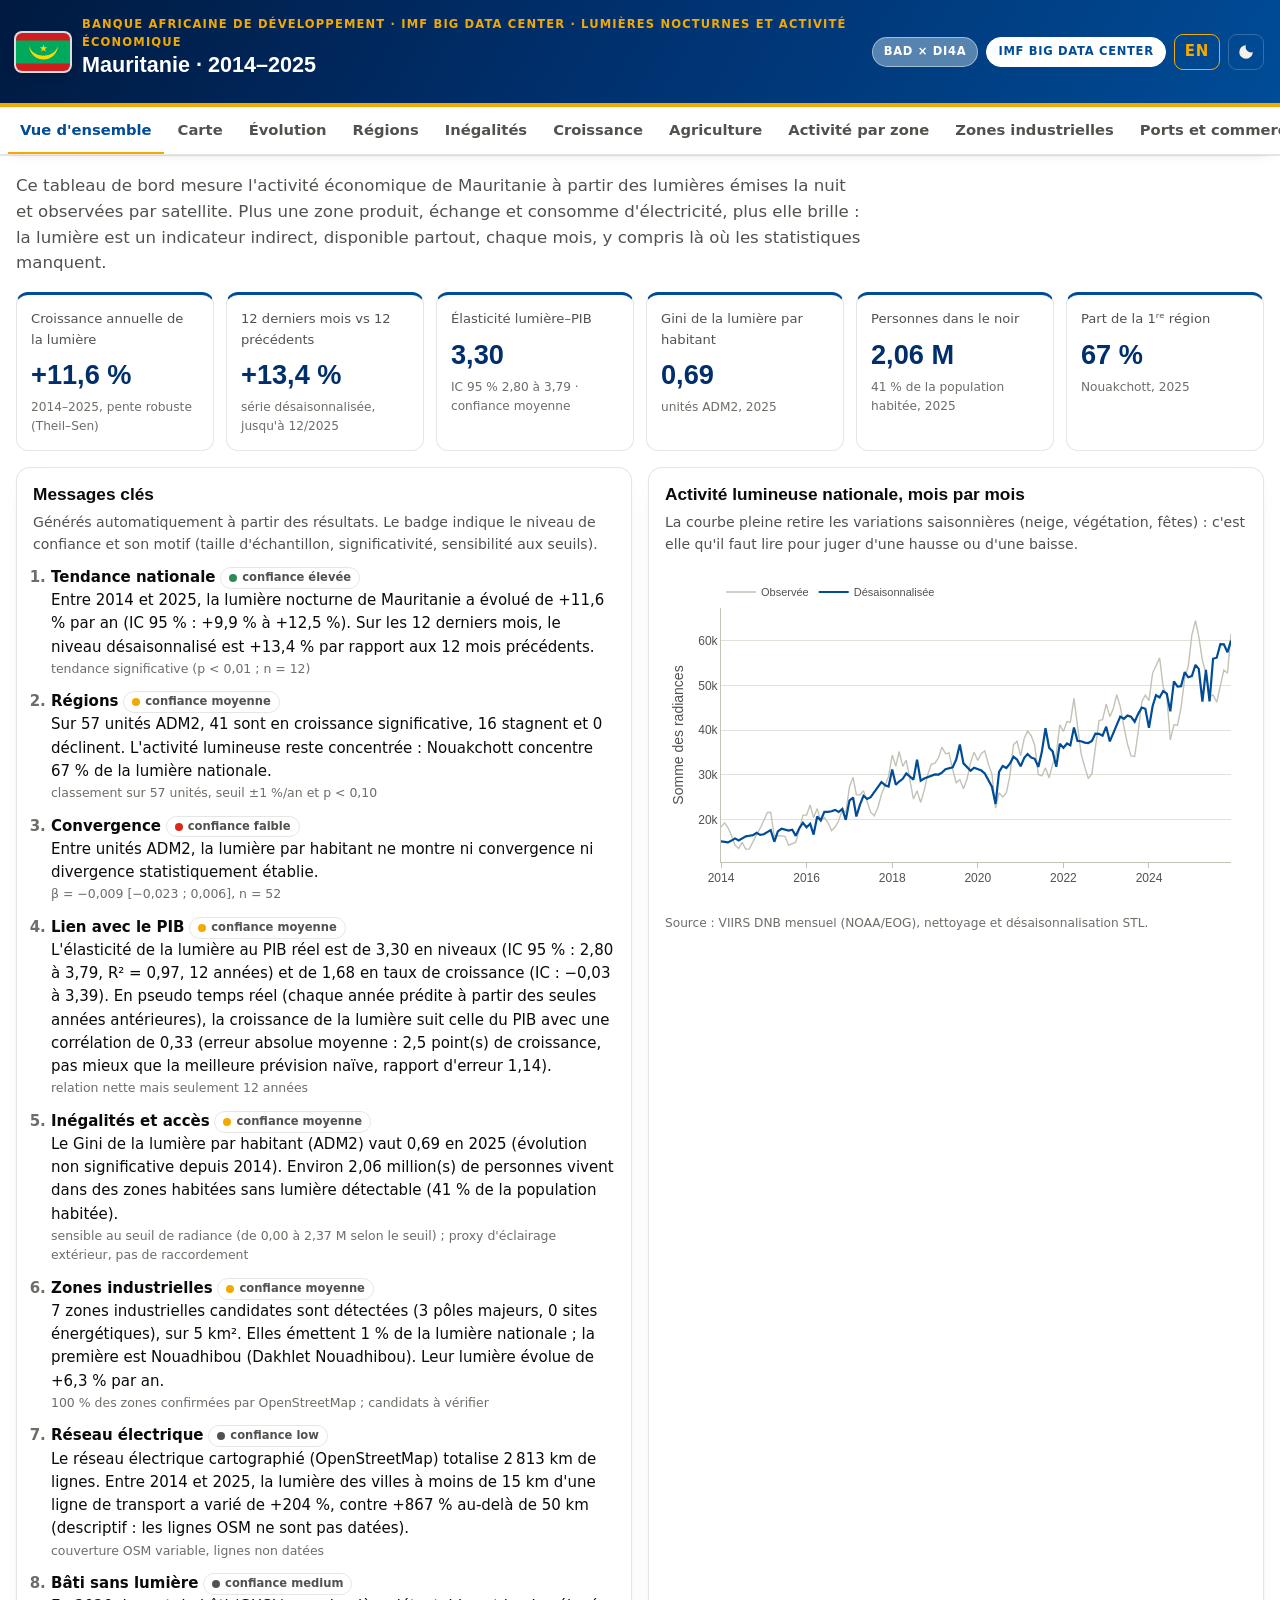
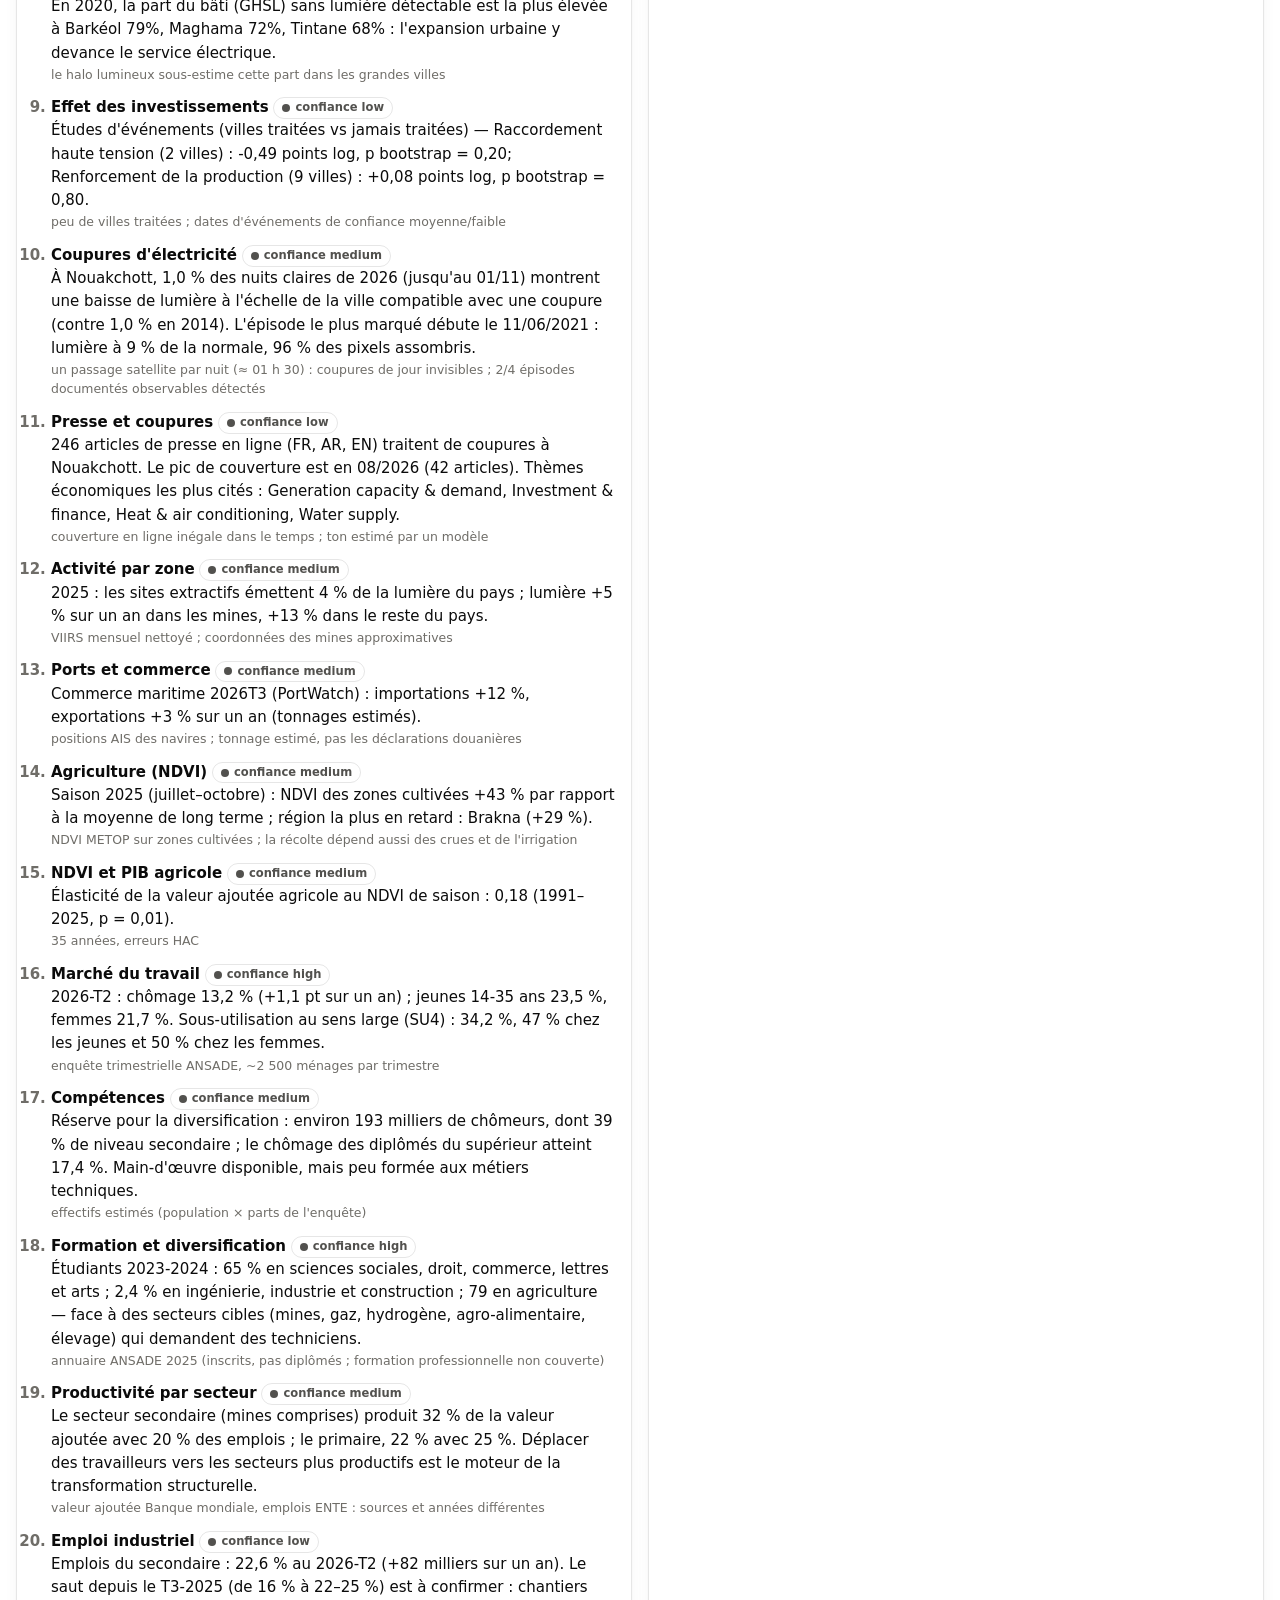
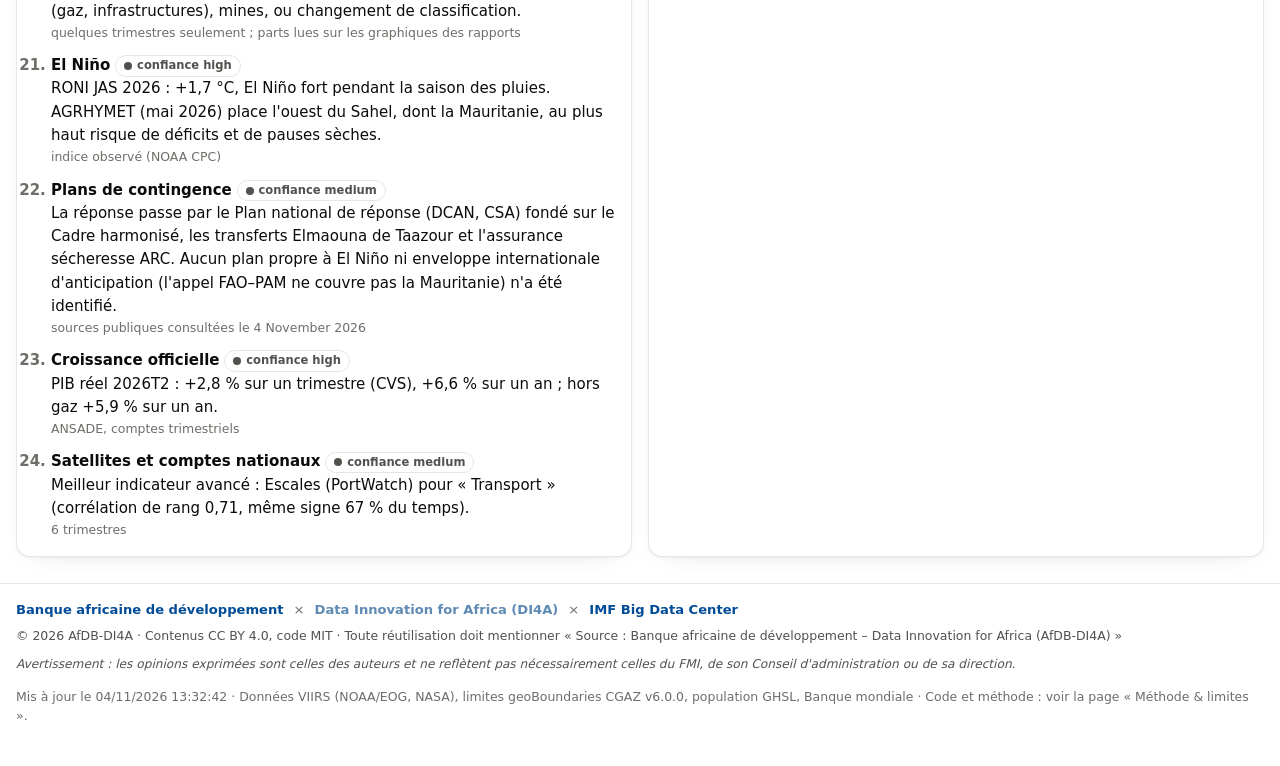
==== commit e3d5743f: "Update NTL dashboard — MRT 2014–2025 — run 2026-11-04 13:34 UTC" ====
--- a/fr/index.html
+++ b/fr/index.html
@@ -7,8 +7,8 @@
 <title>Lumières nocturnes et activité économique</title>
 <meta name="description" content="Tableau de bord : l'activité économique mesurée par les lumières nocturnes (VIIRS), aux niveaux national et régional.">
 <link rel="icon" href="data:image/svg+xml,%3Csvg xmlns='http://www.w3.org/2000/svg' viewBox='0 0 32 32'%3E%3Crect width='32' height='32' rx='7' fill='%23004C97'/%3E%3Ccircle cx='11' cy='13' r='3' fill='%23F5BD47'/%3E%3Ccircle cx='21' cy='19' r='2' fill='%23F5BD47'/%3E%3Ccircle cx='19' cy='9' r='1.4' fill='%23fde7a6'/%3E%3C/svg%3E">
-<link rel="stylesheet" href="assets/vendor/leaflet.css?v=20261103134810">
-<link rel="stylesheet" href="assets/style.css?v=20261103134810">
+<link rel="stylesheet" href="assets/vendor/leaflet.css?v=20261104133242">
+<link rel="stylesheet" href="assets/style.css?v=20261104133242">
 <script>
   // apply the stored theme before first paint (no flash)
   try { const t = localStorage.getItem("ntl-theme"); if (t === "light" || t === "dark") document.documentElement.dataset.theme = t; } catch (e) {}
@@ -50,6 +50,8 @@
   <a href="#zones" data-page="zones">Activité par zone</a>
   <a href="#industry" data-page="industry">Zones industrielles</a>
   <a href="#ports" data-page="ports">Ports et commerce</a>
+  <a href="#labour" data-page="labour">Marché du travail</a>
+  <a href="#climate" data-page="climate">Climat</a>
   <a href="#grid" data-page="grid">Réseau électrique</a>
   <a href="#outages" data-page="outages">Coupures d'électricité</a>
   <a href="#method" data-page="method">Méthode &amp; limites</a>
@@ -280,6 +282,8 @@
   <section class="page" id="page-agri" hidden></section>
   <section class="page" id="page-zones" hidden></section>
   <section class="page" id="page-ports" hidden></section>
+  <section class="page" id="page-labour" hidden></section>
+  <section class="page" id="page-climate" hidden></section>
 
   <!-- ======================= ELECTRICITY GRID / OUTAGES (rendered by assets/elec.js) ======================= -->
   <section class="page" id="page-grid" hidden></section>
@@ -314,12 +318,13 @@
   <p id="foot"></p>
 </footer>
 
-<script src="assets/vendor/leaflet.js?v=20261103134810"></script>
+<script src="assets/vendor/leaflet.js?v=20261104133242"></script>
 <script>window.L || document.write('<link rel="stylesheet" href="https://unpkg.com/leaflet@1.9.4/dist/leaflet.css"><script src="https://unpkg.com/leaflet@1.9.4/dist/leaflet.js"><\/script>')</script>
-<script src="assets/vendor/plotly.min.js?v=20261103134810" charset="utf-8"></script>
+<script src="assets/vendor/plotly.min.js?v=20261104133242" charset="utf-8"></script>
 <script>window.Plotly || document.write('<script src="https://cdn.jsdelivr.net/npm/plotly.js-dist-min@2.35.2/plotly.min.js" charset="utf-8"><\/script>')</script>
-<script src="assets/app.js?v=20261103134810"></script>
-<script src="assets/elec.js?v=20261103134810"></script>
-<script src="assets/econ.js?v=20261103134810"></script>
+<script src="assets/app.js?v=20261104133242"></script>
+<script src="assets/elec.js?v=20261104133242"></script>
+<script src="assets/econ.js?v=20261104133242"></script>
+<script src="assets/lc.js?v=20261104133242"></script>
 </body>
 </html>
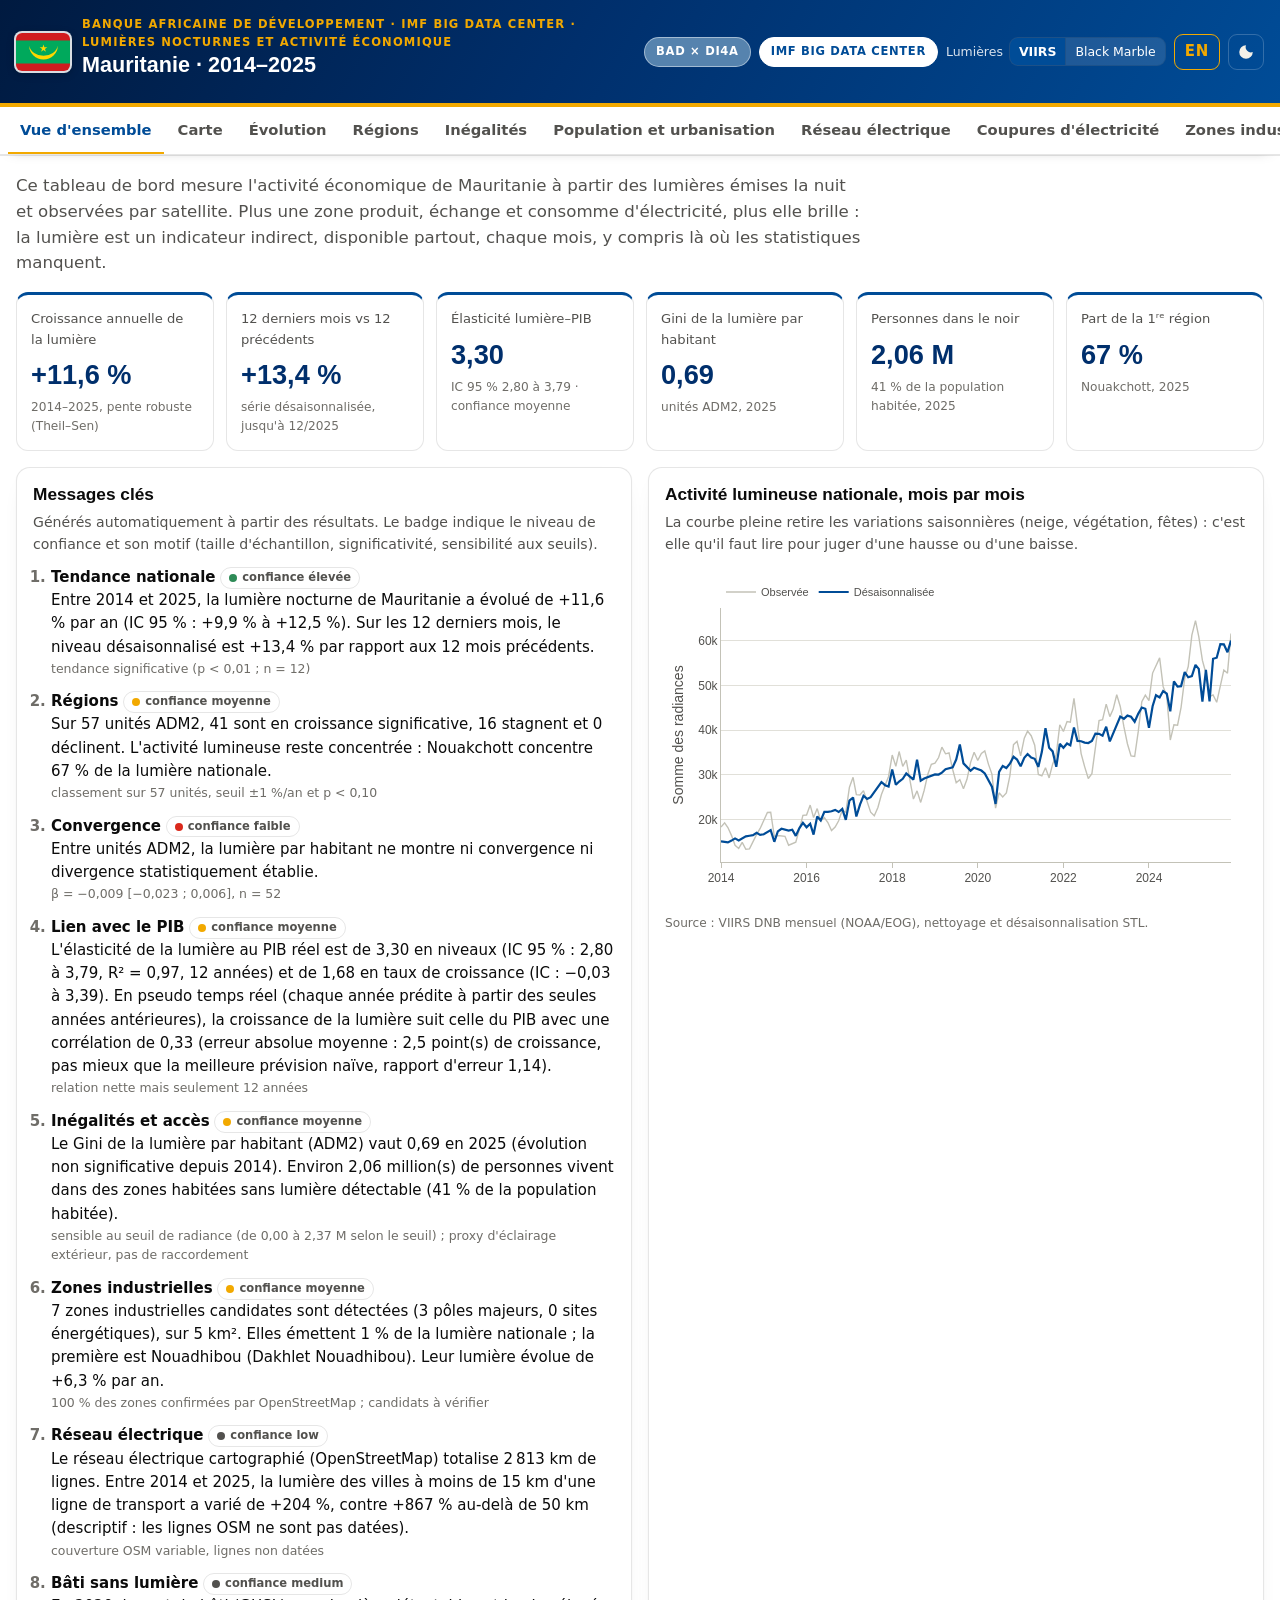
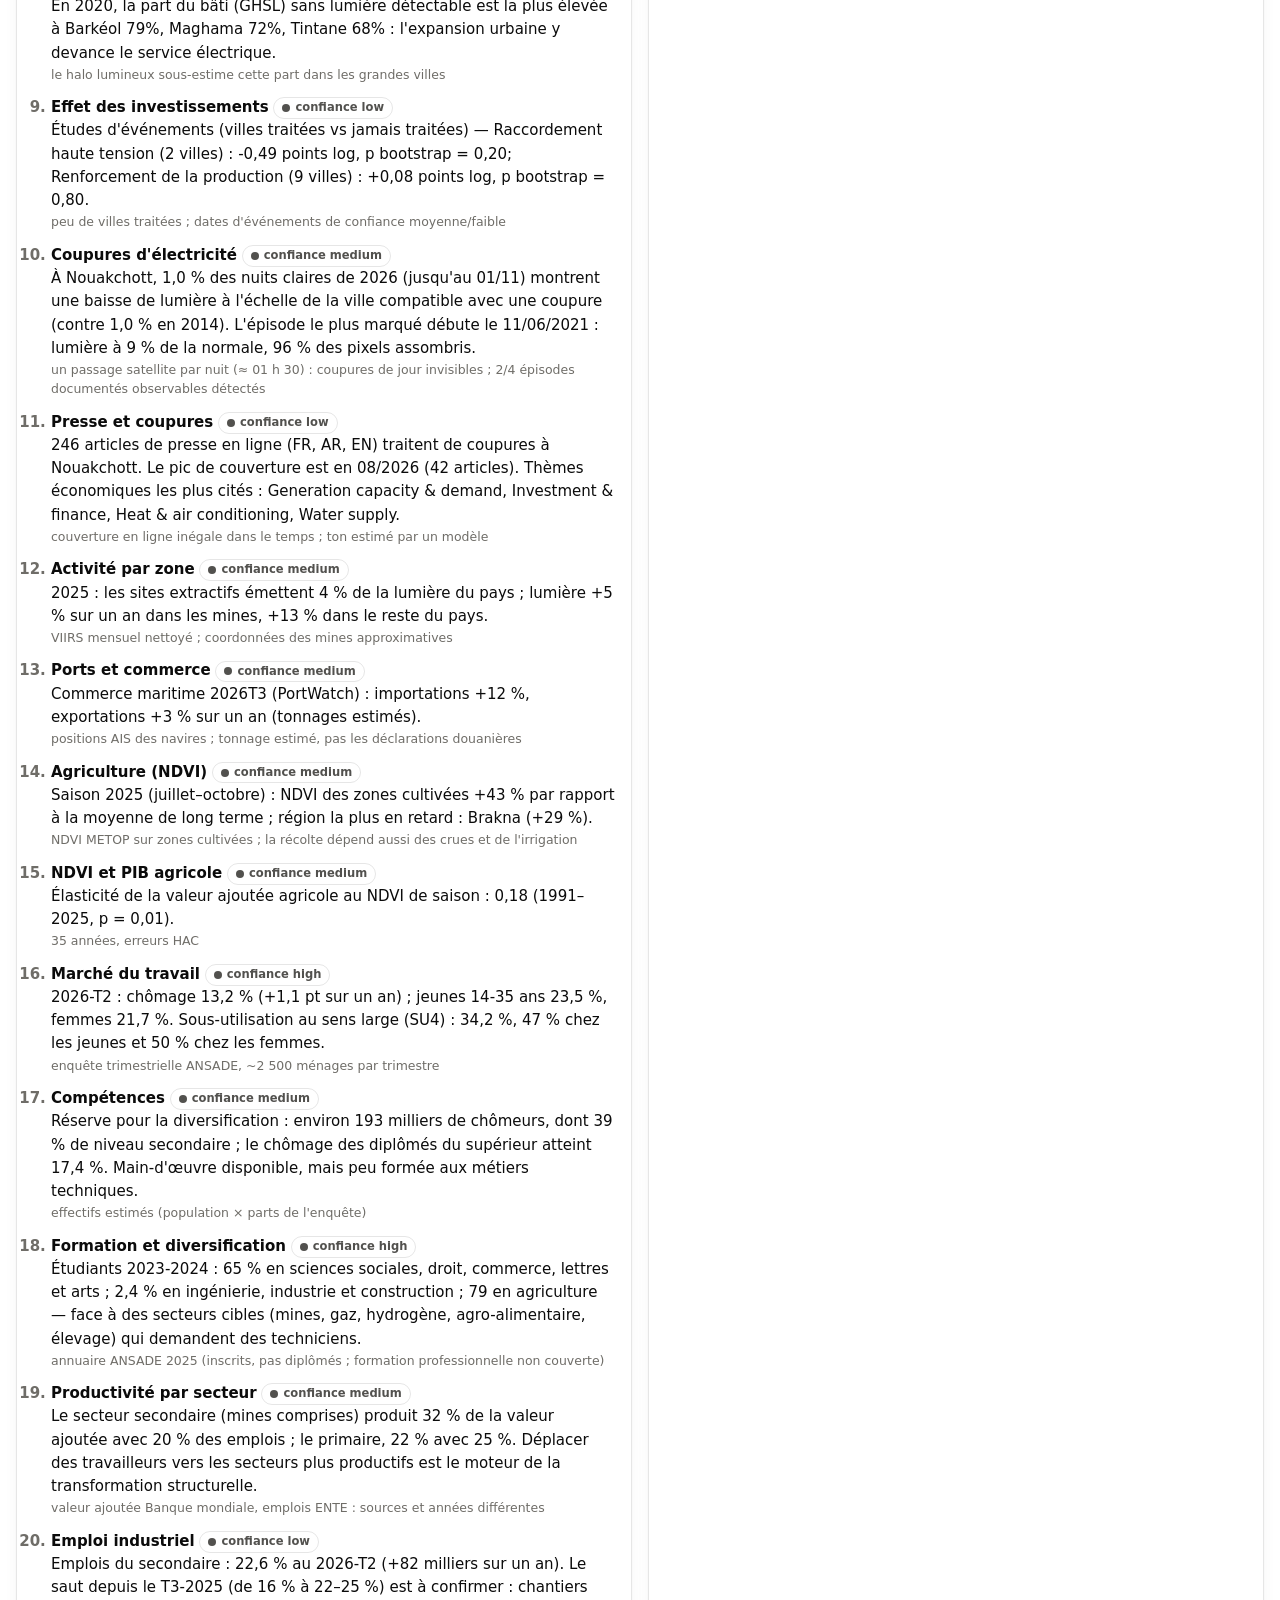
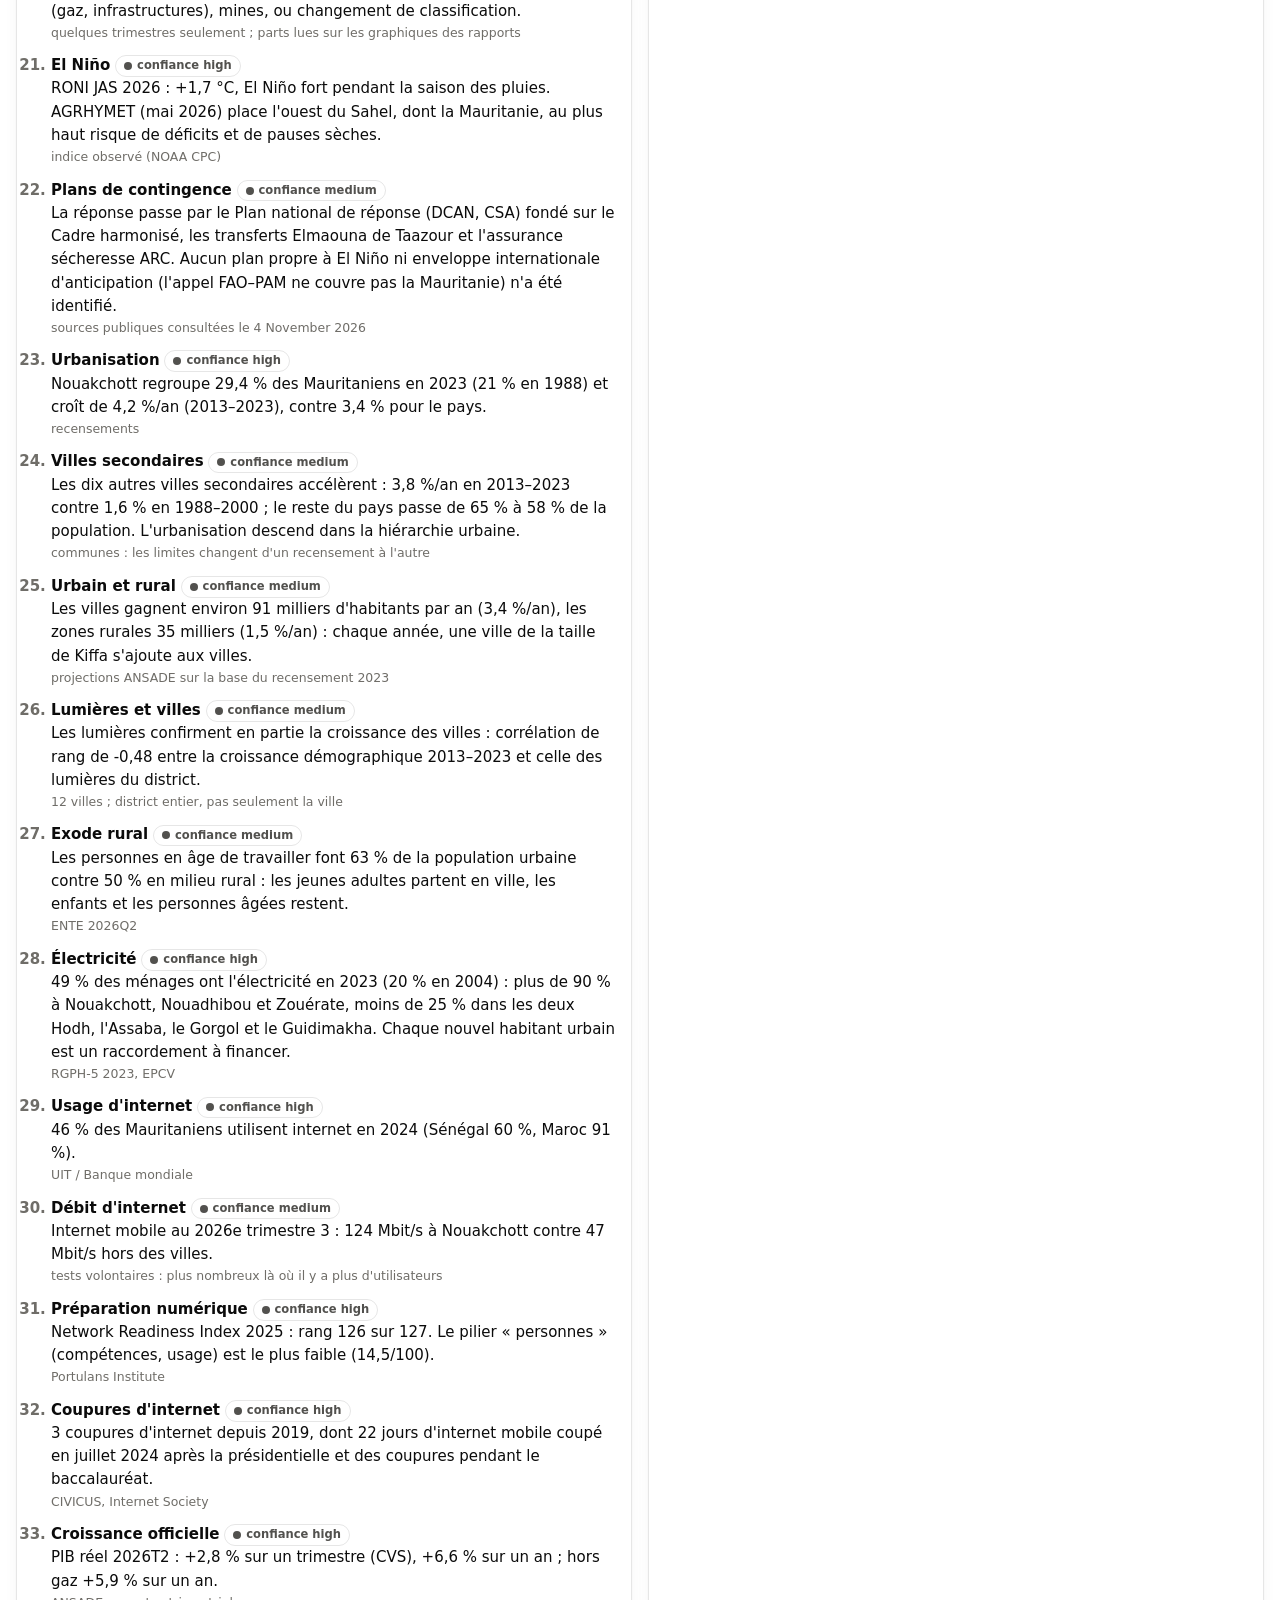
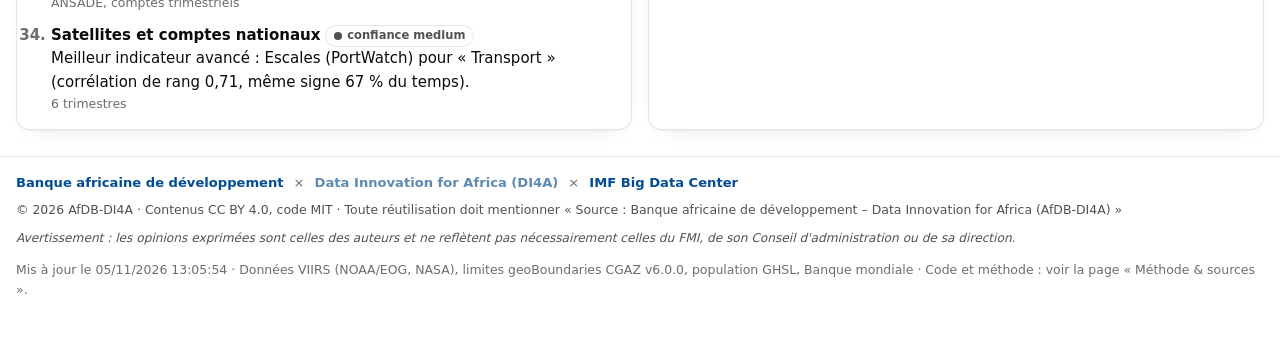
==== commit 7ab4c5b8: "Update NTL dashboard — MRT 2014–2025 — run 2026-11-05 13:06 UTC" ====
--- a/fr/index.html
+++ b/fr/index.html
@@ -7,8 +7,8 @@
 <title>Lumières nocturnes et activité économique</title>
 <meta name="description" content="Tableau de bord : l'activité économique mesurée par les lumières nocturnes (VIIRS), aux niveaux national et régional.">
 <link rel="icon" href="data:image/svg+xml,%3Csvg xmlns='http://www.w3.org/2000/svg' viewBox='0 0 32 32'%3E%3Crect width='32' height='32' rx='7' fill='%23004C97'/%3E%3Ccircle cx='11' cy='13' r='3' fill='%23F5BD47'/%3E%3Ccircle cx='21' cy='19' r='2' fill='%23F5BD47'/%3E%3Ccircle cx='19' cy='9' r='1.4' fill='%23fde7a6'/%3E%3C/svg%3E">
-<link rel="stylesheet" href="assets/vendor/leaflet.css?v=20261104133242">
-<link rel="stylesheet" href="assets/style.css?v=20261104133242">
+<link rel="stylesheet" href="assets/vendor/leaflet.css?v=20261105130554">
+<link rel="stylesheet" href="assets/style.css?v=20261105130554">
 <script>
   // apply the stored theme before first paint (no flash)
   try { const t = localStorage.getItem("ntl-theme"); if (t === "light" || t === "dark") document.documentElement.dataset.theme = t; } catch (e) {}
@@ -27,6 +27,7 @@
   <div class="controls">
     <span class="cobrand">BAD × DI4A</span>
     <span class="cobrand imf">IMF Big Data Center</span>
+    <div id="ntl-src" class="ntl-src" hidden></div>
     <a id="lang-switch" class="lang-btn" href="#" title="English version" hreflang="en">EN</a>
     <label class="sr" for="country-select">Pays</label>
     <select id="country-select" hidden></select>
@@ -45,16 +46,18 @@
   <a href="#time" data-page="time">Évolution</a>
   <a href="#regions" data-page="regions">Régions</a>
   <a href="#inequality" data-page="inequality">Inégalités</a>
-  <a href="#macro" data-page="macro">Croissance</a>
-  <a href="#agri" data-page="agri">Agriculture</a>
-  <a href="#zones" data-page="zones">Activité par zone</a>
-  <a href="#industry" data-page="industry">Zones industrielles</a>
-  <a href="#ports" data-page="ports">Ports et commerce</a>
-  <a href="#labour" data-page="labour">Marché du travail</a>
-  <a href="#climate" data-page="climate">Climat</a>
+  <a href="#urban" data-page="urban">Population et urbanisation</a>
   <a href="#grid" data-page="grid">Réseau électrique</a>
   <a href="#outages" data-page="outages">Coupures d'électricité</a>
-  <a href="#method" data-page="method">Méthode &amp; limites</a>
+  <a href="#industry" data-page="industry">Zones industrielles</a>
+  <a href="#zones" data-page="zones">Activité par zone</a>
+  <a href="#ports" data-page="ports">Ports et commerce</a>
+  <a href="#agri" data-page="agri">Agriculture</a>
+  <a href="#macro" data-page="macro">Croissance</a>
+  <a href="#labour" data-page="labour">Marché du travail</a>
+  <a href="#digital" data-page="digital">Numérique</a>
+  <a href="#climate" data-page="climate">Climat</a>
+  <a href="#method" data-page="method">Méthode &amp; sources</a>
   <a href="#data" data-page="data">Données</a>
 </nav>
 
@@ -282,7 +285,9 @@
   <section class="page" id="page-agri" hidden></section>
   <section class="page" id="page-zones" hidden></section>
   <section class="page" id="page-ports" hidden></section>
+  <section class="page" id="page-urban" hidden></section>
   <section class="page" id="page-labour" hidden></section>
+  <section class="page" id="page-digital" hidden></section>
   <section class="page" id="page-climate" hidden></section>
 
   <!-- ======================= ELECTRICITY GRID / OUTAGES (rendered by assets/elec.js) ======================= -->
@@ -298,7 +303,7 @@
     <article class="card">
       <h2>Télécharger les données</h2>
       <p class="help">Toutes les tables affichées sont téléchargeables. Licences : VIIRS et Black Marble (domaine public,
-        attribution demandée), geoBoundaries et WorldPop (CC BY 4.0), GHSL (CC BY 4.0), Banque mondiale (CC BY 4.0).</p>
+        attribution demandée), geoBoundaries et WorldPop (CC BY 4.0), GHSL (CC BY 4.0), Banque mondiale (CC BY 4.0), données ouvertes Ookla Speedtest (CC BY-NC-SA 4.0, usage non commercial).</p>
       <p class="lic-note"><b>© 2026 AfDB-DI4A — CC BY 4.0.</b> Toute réutilisation de ces tableaux, cartes ou figures doit mentionner : <b>« Source : Banque africaine de développement – Data Innovation for Africa (AfDB-DI4A) »</b>. Conditions complètes dans <code>LICENSE.txt</code>.</p>
       <p class="lic-note"><b>Avertissement : les opinions exprimées sont celles des auteurs et ne reflètent pas nécessairement celles du FMI, de son Conseil d'administration ou de sa direction.</b></p>
       <ul class="downloads" id="downloads"></ul>
@@ -318,13 +323,14 @@
   <p id="foot"></p>
 </footer>
 
-<script src="assets/vendor/leaflet.js?v=20261104133242"></script>
+<script src="assets/vendor/leaflet.js?v=20261105130554"></script>
 <script>window.L || document.write('<link rel="stylesheet" href="https://unpkg.com/leaflet@1.9.4/dist/leaflet.css"><script src="https://unpkg.com/leaflet@1.9.4/dist/leaflet.js"><\/script>')</script>
-<script src="assets/vendor/plotly.min.js?v=20261104133242" charset="utf-8"></script>
+<script src="assets/vendor/plotly.min.js?v=20261105130554" charset="utf-8"></script>
 <script>window.Plotly || document.write('<script src="https://cdn.jsdelivr.net/npm/plotly.js-dist-min@2.35.2/plotly.min.js" charset="utf-8"><\/script>')</script>
-<script src="assets/app.js?v=20261104133242"></script>
-<script src="assets/elec.js?v=20261104133242"></script>
-<script src="assets/econ.js?v=20261104133242"></script>
-<script src="assets/lc.js?v=20261104133242"></script>
+<script src="assets/app.js?v=20261105130554"></script>
+<script src="assets/elec.js?v=20261105130554"></script>
+<script src="assets/econ.js?v=20261105130554"></script>
+<script src="assets/lc.js?v=20261105130554"></script>
+<script src="assets/ud.js?v=20261105130554"></script>
 </body>
 </html>
--- a/fr/assets/style.css
+++ b/fr/assets/style.css
@@ -381,3 +381,19 @@
 .map-legend .sw.na { background: transparent !important; border: 1.5px dashed #707372; }
 .map-legend .classes div { display: flex; align-items: center; gap: 6px; font-size: .78rem; }
 .map-legend .sw { display: inline-block; width: 14px; height: 12px; border-radius: 2px; }
+
+/* v5: light-source switch, info banner, data-sources table */
+.ntl-src { display: inline-flex; align-items: center; gap: 6px; }
+.ntl-src .ntl-lab { color: rgba(255,255,255,.85); font-size: .78rem; }
+.ntl-src .seg button { padding: 4px 9px; font-size: .78rem; }
+.ntl-src .seg { background: rgba(255,255,255,.12); }
+.ntl-src .seg button:not(.on) { color: #fff; }
+.banner.info { background: #e8f1fb; color: #0b3a6b; border-bottom-color: #b9d3f0; }
+.src-table td, .src-table th { font-size: .82rem; vertical-align: top; }
+.src-table td:first-child { white-space: nowrap; }
+ul.small { font-size: .85rem; }
+@media (max-width: 760px) { .ntl-src .ntl-lab { display: none; } }
+.ud-left th, .ud-left td { text-align: left !important; white-space: normal !important; }
+.src-table td:nth-child(2) { min-width: 200px; } .src-table td:nth-child(3) { min-width: 240px; }
+.ntl-src .seg button { white-space: nowrap; }
+.ntl-src .seg button.on { background: #F2A900; color: #001A40; font-weight: 700; }
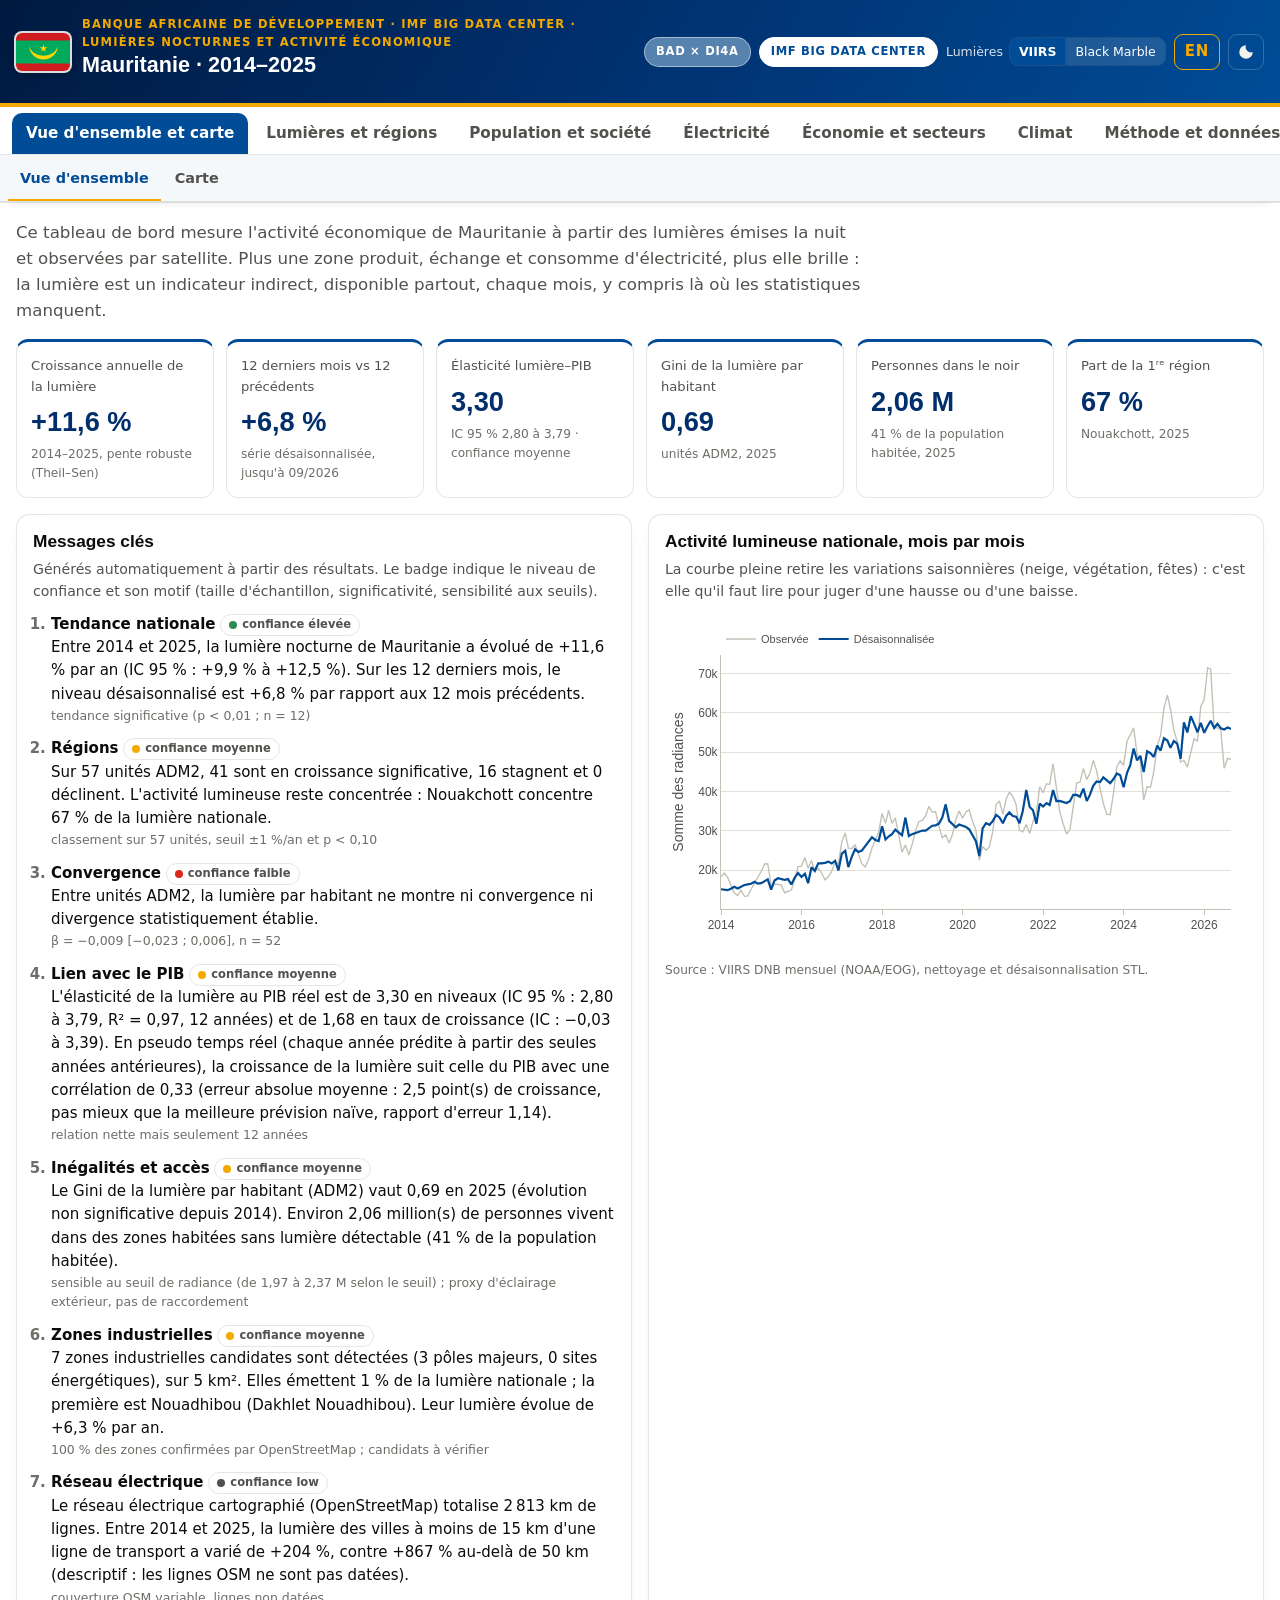
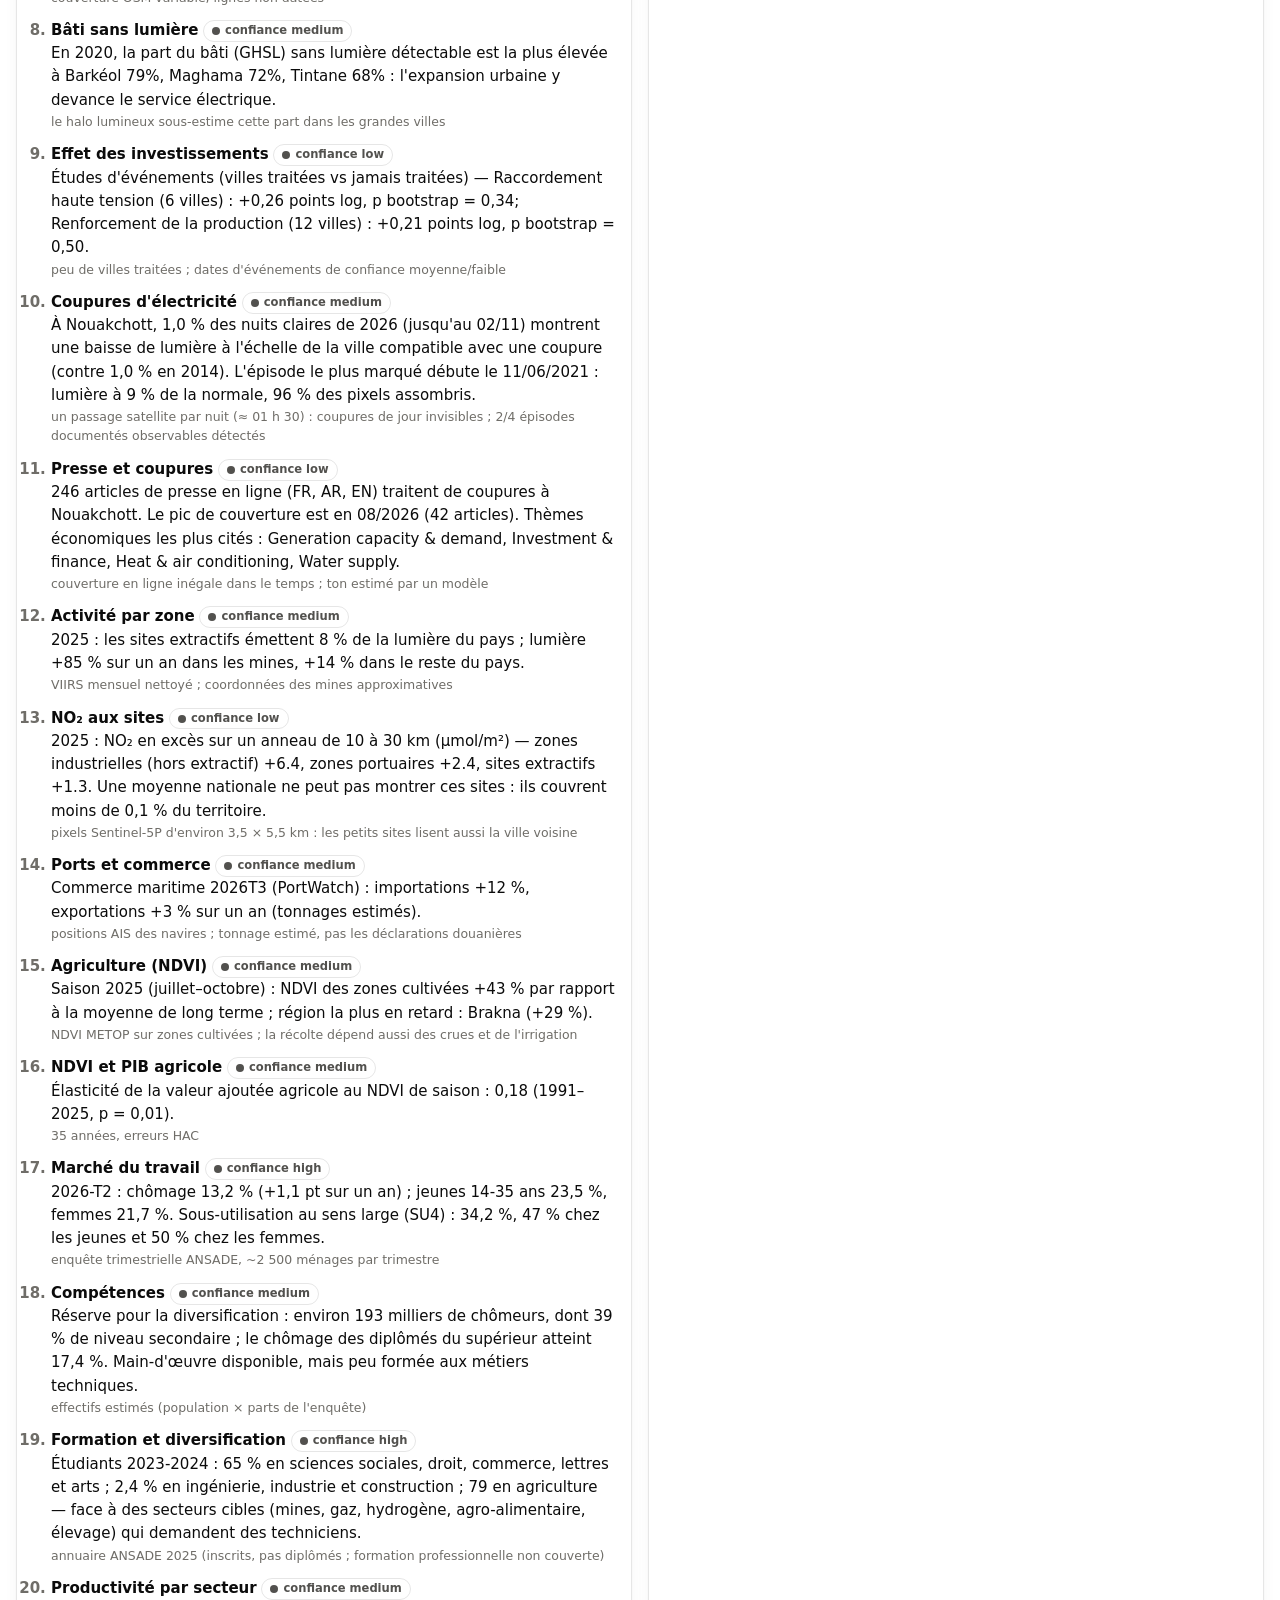
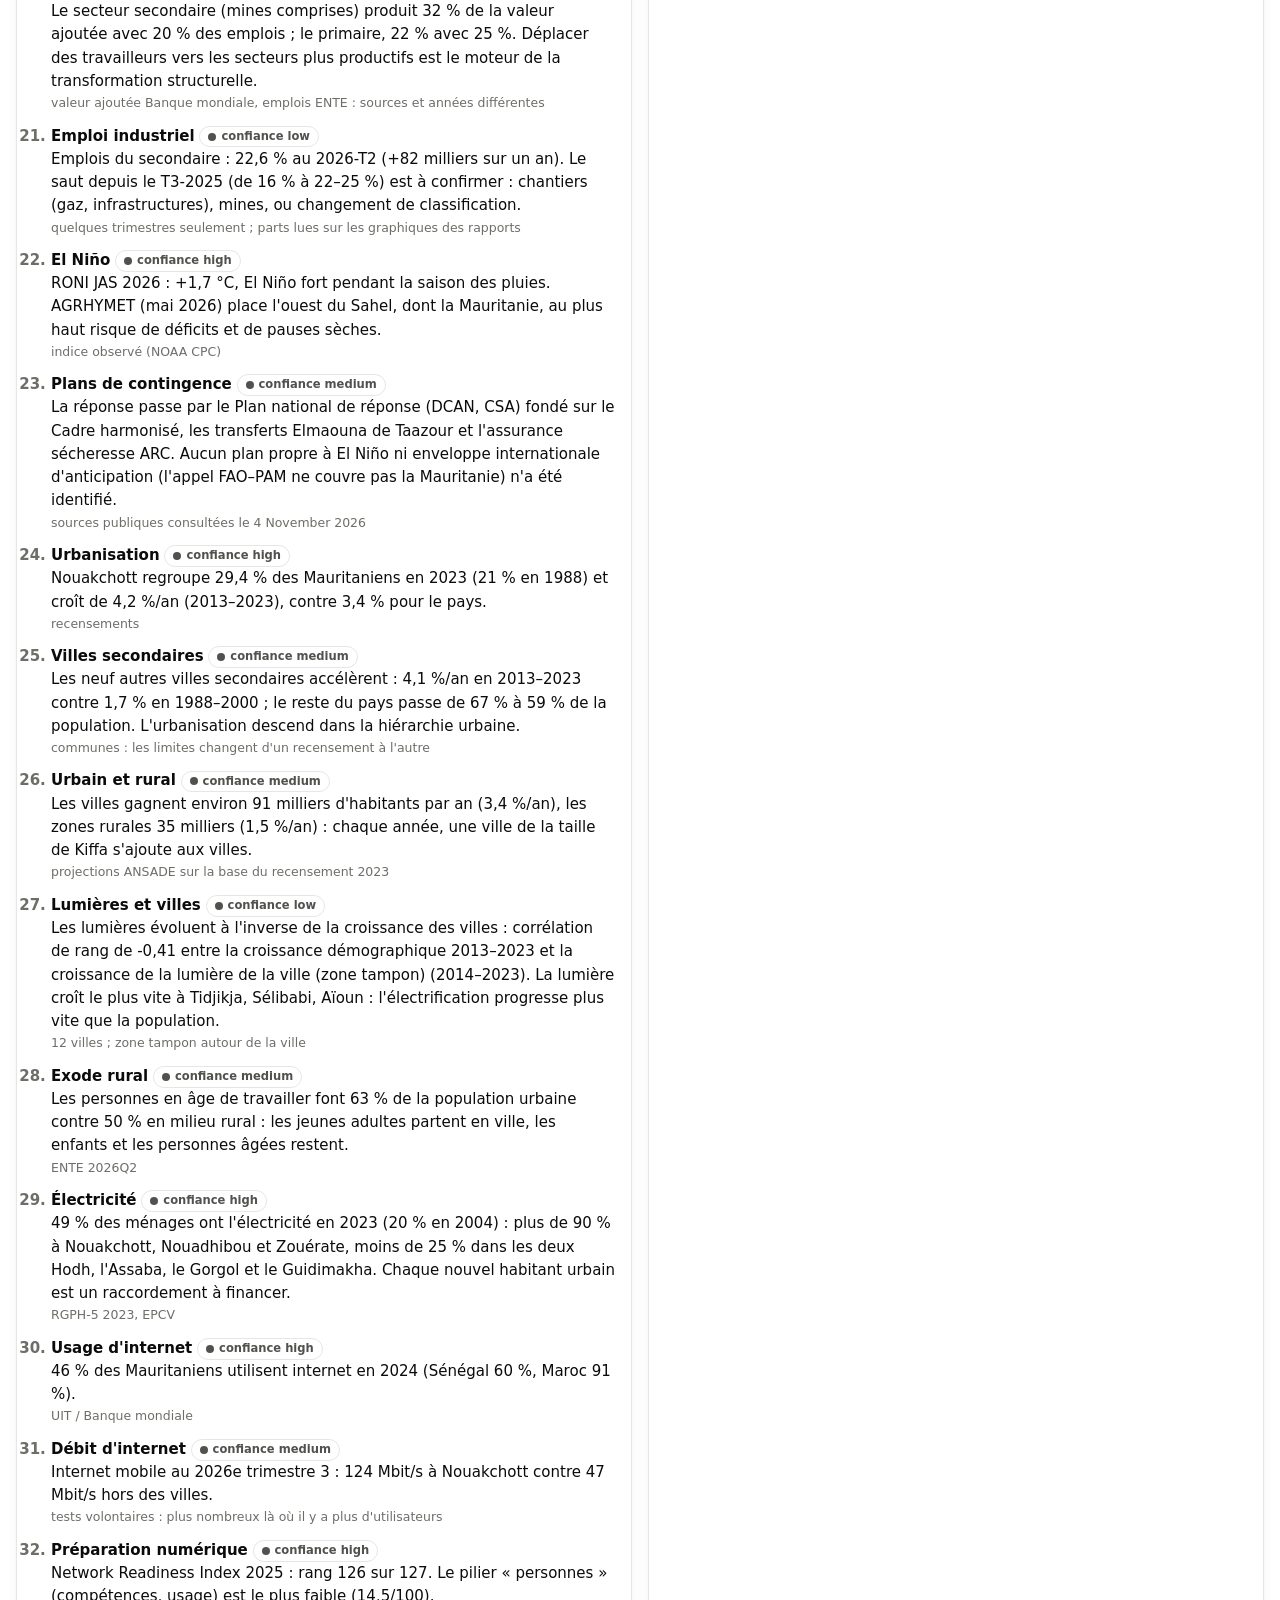
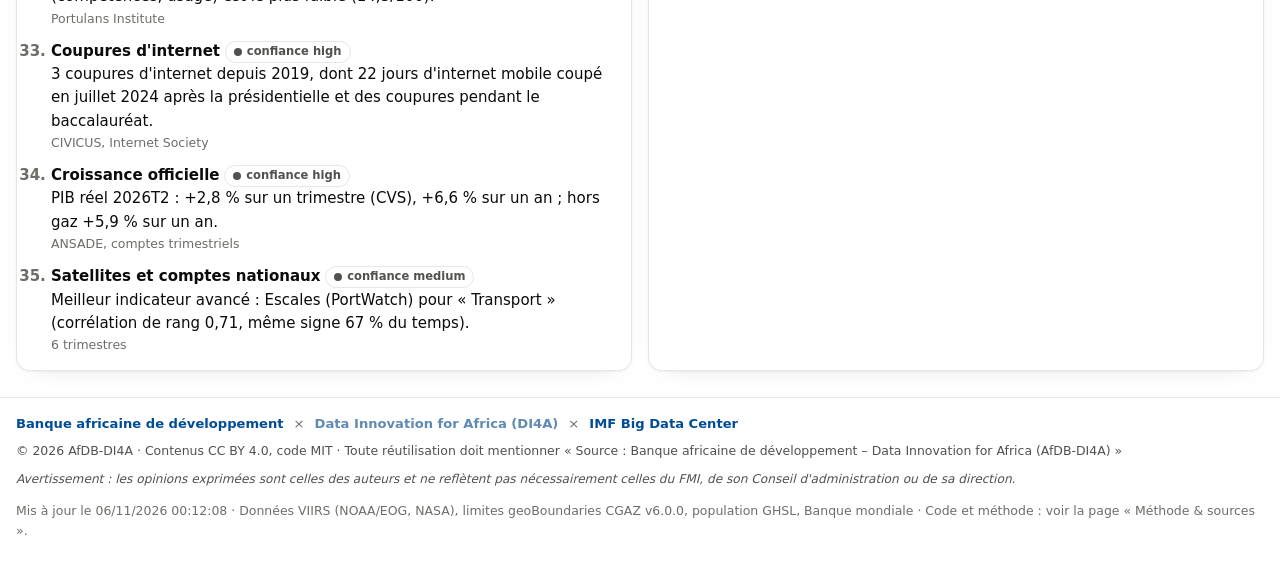
==== commit 50d19eaa: "Update NTL dashboard — MRT 2014–2025 — run 2026-11-06 00:37 UTC" ====
--- a/fr/index.html
+++ b/fr/index.html
@@ -7,8 +7,8 @@
 <title>Lumières nocturnes et activité économique</title>
 <meta name="description" content="Tableau de bord : l'activité économique mesurée par les lumières nocturnes (VIIRS), aux niveaux national et régional.">
 <link rel="icon" href="data:image/svg+xml,%3Csvg xmlns='http://www.w3.org/2000/svg' viewBox='0 0 32 32'%3E%3Crect width='32' height='32' rx='7' fill='%23004C97'/%3E%3Ccircle cx='11' cy='13' r='3' fill='%23F5BD47'/%3E%3Ccircle cx='21' cy='19' r='2' fill='%23F5BD47'/%3E%3Ccircle cx='19' cy='9' r='1.4' fill='%23fde7a6'/%3E%3C/svg%3E">
-<link rel="stylesheet" href="assets/vendor/leaflet.css?v=20261105130554">
-<link rel="stylesheet" href="assets/style.css?v=20261105130554">
+<link rel="stylesheet" href="assets/vendor/leaflet.css?v=20261106001208">
+<link rel="stylesheet" href="assets/style.css?v=20261106001208">
 <script>
   // apply the stored theme before first paint (no flash)
   try { const t = localStorage.getItem("ntl-theme"); if (t === "light" || t === "dark") document.documentElement.dataset.theme = t; } catch (e) {}
@@ -40,25 +40,34 @@
   ⚠️ Données <strong>synthétiques de test</strong> : ce tableau de bord sert à vérifier la chaîne de traitement.
   Aucun chiffre affiché n'est une statistique réelle.
 </div>
+<nav class="topics" aria-label="Thèmes">
+  <a href="#overview" data-topic="home">Vue d'ensemble et carte</a>
+  <a href="#time" data-topic="lights">Lumières et régions</a>
+  <a href="#urban" data-topic="people">Population et société</a>
+  <a href="#grid" data-topic="energy">Électricité</a>
+  <a href="#macro" data-topic="economy">Économie et secteurs</a>
+  <a href="#climate" data-topic="climate">Climat</a>
+  <a href="#method" data-topic="about">Méthode et données</a>
+</nav>
 <nav class="tabs" aria-label="Pages">
-  <a href="#overview" data-page="overview">Vue d'ensemble</a>
-  <a href="#map" data-page="map">Carte</a>
-  <a href="#time" data-page="time">Évolution</a>
-  <a href="#regions" data-page="regions">Régions</a>
-  <a href="#inequality" data-page="inequality">Inégalités</a>
-  <a href="#urban" data-page="urban">Population et urbanisation</a>
-  <a href="#grid" data-page="grid">Réseau électrique</a>
-  <a href="#outages" data-page="outages">Coupures d'électricité</a>
-  <a href="#industry" data-page="industry">Zones industrielles</a>
-  <a href="#zones" data-page="zones">Activité par zone</a>
-  <a href="#ports" data-page="ports">Ports et commerce</a>
-  <a href="#agri" data-page="agri">Agriculture</a>
-  <a href="#macro" data-page="macro">Croissance</a>
-  <a href="#labour" data-page="labour">Marché du travail</a>
-  <a href="#digital" data-page="digital">Numérique</a>
-  <a href="#climate" data-page="climate">Climat</a>
-  <a href="#method" data-page="method">Méthode &amp; sources</a>
-  <a href="#data" data-page="data">Données</a>
+  <a href="#overview" data-page="overview" data-topic="home">Vue d'ensemble</a>
+  <a href="#map" data-page="map" data-topic="home">Carte</a>
+  <a href="#time" data-page="time" data-topic="lights">Évolution</a>
+  <a href="#regions" data-page="regions" data-topic="lights">Régions</a>
+  <a href="#inequality" data-page="inequality" data-topic="lights">Inégalités</a>
+  <a href="#urban" data-page="urban" data-topic="people">Population et urbanisation</a>
+  <a href="#labour" data-page="labour" data-topic="people">Marché du travail</a>
+  <a href="#digital" data-page="digital" data-topic="people">Numérique</a>
+  <a href="#grid" data-page="grid" data-topic="energy">Réseau électrique</a>
+  <a href="#outages" data-page="outages" data-topic="energy">Coupures d'électricité</a>
+  <a href="#macro" data-page="macro" data-topic="economy">Croissance</a>
+  <a href="#industry" data-page="industry" data-topic="economy">Zones industrielles</a>
+  <a href="#zones" data-page="zones" data-topic="economy">Activité par zone</a>
+  <a href="#ports" data-page="ports" data-topic="economy">Ports et commerce</a>
+  <a href="#agri" data-page="agri" data-topic="economy">Agriculture</a>
+  <a href="#climate" data-page="climate" data-topic="climate">Climat</a>
+  <a href="#method" data-page="method" data-topic="about">Méthode &amp; sources</a>
+  <a href="#data" data-page="data" data-topic="about">Données</a>
 </nav>
 
 <main id="main" class="wrap">
@@ -212,11 +221,11 @@
     <h2 class="section-title">Les populations « dans le noir »</h2>
     <div class="grid two">
       <article class="card">
-        <h3>Habitants de zones sans lumière détectable</h3>
-        <p class="help">La zone ombrée montre la plage obtenue avec différents seuils de radiance : c'est la marge
-          d'incertitude de l'indicateur.</p>
+        <h3>Habitants des zones habitées éclairées et accès à l'électricité</h3>
+        <p class="help">Part de la population des zones habitées vivant dans des pixels éclairés de l'image annuelle nettoyée
+          par l'EOG (fond et lumières éphémères retirés), comparée au taux d'accès de la Banque mondiale. Bande : seuils de 0,25 à 1 nW sur la même image.</p>
         <div class="chart" id="i-dark"></div>
-        <p class="source">Sources : VIIRS VNL V2 ; GHSL/WorldPop ; Banque mondiale (EG.ELC.ACCS.ZS).</p>
+        <p class="source">Sources : VIIRS VNL V2, image nettoyée de l'EOG (average_masked) ; GHSL/WorldPop ; Banque mondiale (EG.ELC.ACCS.ZS).</p>
       </article>
       <article class="card">
         <h3>Où sont-ils ?</h3>
@@ -323,14 +332,14 @@
   <p id="foot"></p>
 </footer>
 
-<script src="assets/vendor/leaflet.js?v=20261105130554"></script>
+<script src="assets/vendor/leaflet.js?v=20261106001208"></script>
 <script>window.L || document.write('<link rel="stylesheet" href="https://unpkg.com/leaflet@1.9.4/dist/leaflet.css"><script src="https://unpkg.com/leaflet@1.9.4/dist/leaflet.js"><\/script>')</script>
-<script src="assets/vendor/plotly.min.js?v=20261105130554" charset="utf-8"></script>
+<script src="assets/vendor/plotly.min.js?v=20261106001208" charset="utf-8"></script>
 <script>window.Plotly || document.write('<script src="https://cdn.jsdelivr.net/npm/plotly.js-dist-min@2.35.2/plotly.min.js" charset="utf-8"><\/script>')</script>
-<script src="assets/app.js?v=20261105130554"></script>
-<script src="assets/elec.js?v=20261105130554"></script>
-<script src="assets/econ.js?v=20261105130554"></script>
-<script src="assets/lc.js?v=20261105130554"></script>
-<script src="assets/ud.js?v=20261105130554"></script>
+<script src="assets/app.js?v=20261106001208"></script>
+<script src="assets/elec.js?v=20261106001208"></script>
+<script src="assets/econ.js?v=20261106001208"></script>
+<script src="assets/lc.js?v=20261106001208"></script>
+<script src="assets/ud.js?v=20261106001208"></script>
 </body>
 </html>
--- a/fr/assets/style.css
+++ b/fr/assets/style.css
@@ -397,3 +397,16 @@
 .src-table td:nth-child(2) { min-width: 200px; } .src-table td:nth-child(3) { min-width: 240px; }
 .ntl-src .seg button { white-space: nowrap; }
 .ntl-src .seg button.on { background: #F2A900; color: #001A40; font-weight: 700; }
+
+/* v6: topics with sub-tabs */
+.topics { position: sticky; top: 0; z-index: 1210; display: flex; gap: 4px; overflow-x: auto; scrollbar-width: none; padding: 6px 12px 0;
+  background: var(--surface, #fff); border-bottom: 1px solid var(--border, #e3e6e4); }
+.topics::-webkit-scrollbar { display: none; }
+.topics a { flex: none; padding: 9px 14px 8px; border-radius: 10px 10px 0 0; text-decoration: none; color: var(--ink-2); font-weight: 650; font-size: .95rem; }
+.topics a:hover { color: var(--ink); background: rgba(0,76,151,.06); }
+.topics a[aria-current="true"] { color: #fff; background: var(--afdb, #004C97); }
+.tabs { top: 44px; background: rgba(0,76,151,.04); }
+.tabs a[hidden] { display: none; }
+.tabs a { font-size: .9rem; }
+.panel-grid { display: grid; grid-template-columns: repeat(auto-fill, minmax(320px, 1fr)); gap: 12px; }
+.panel-grid .chart { height: 240px; }
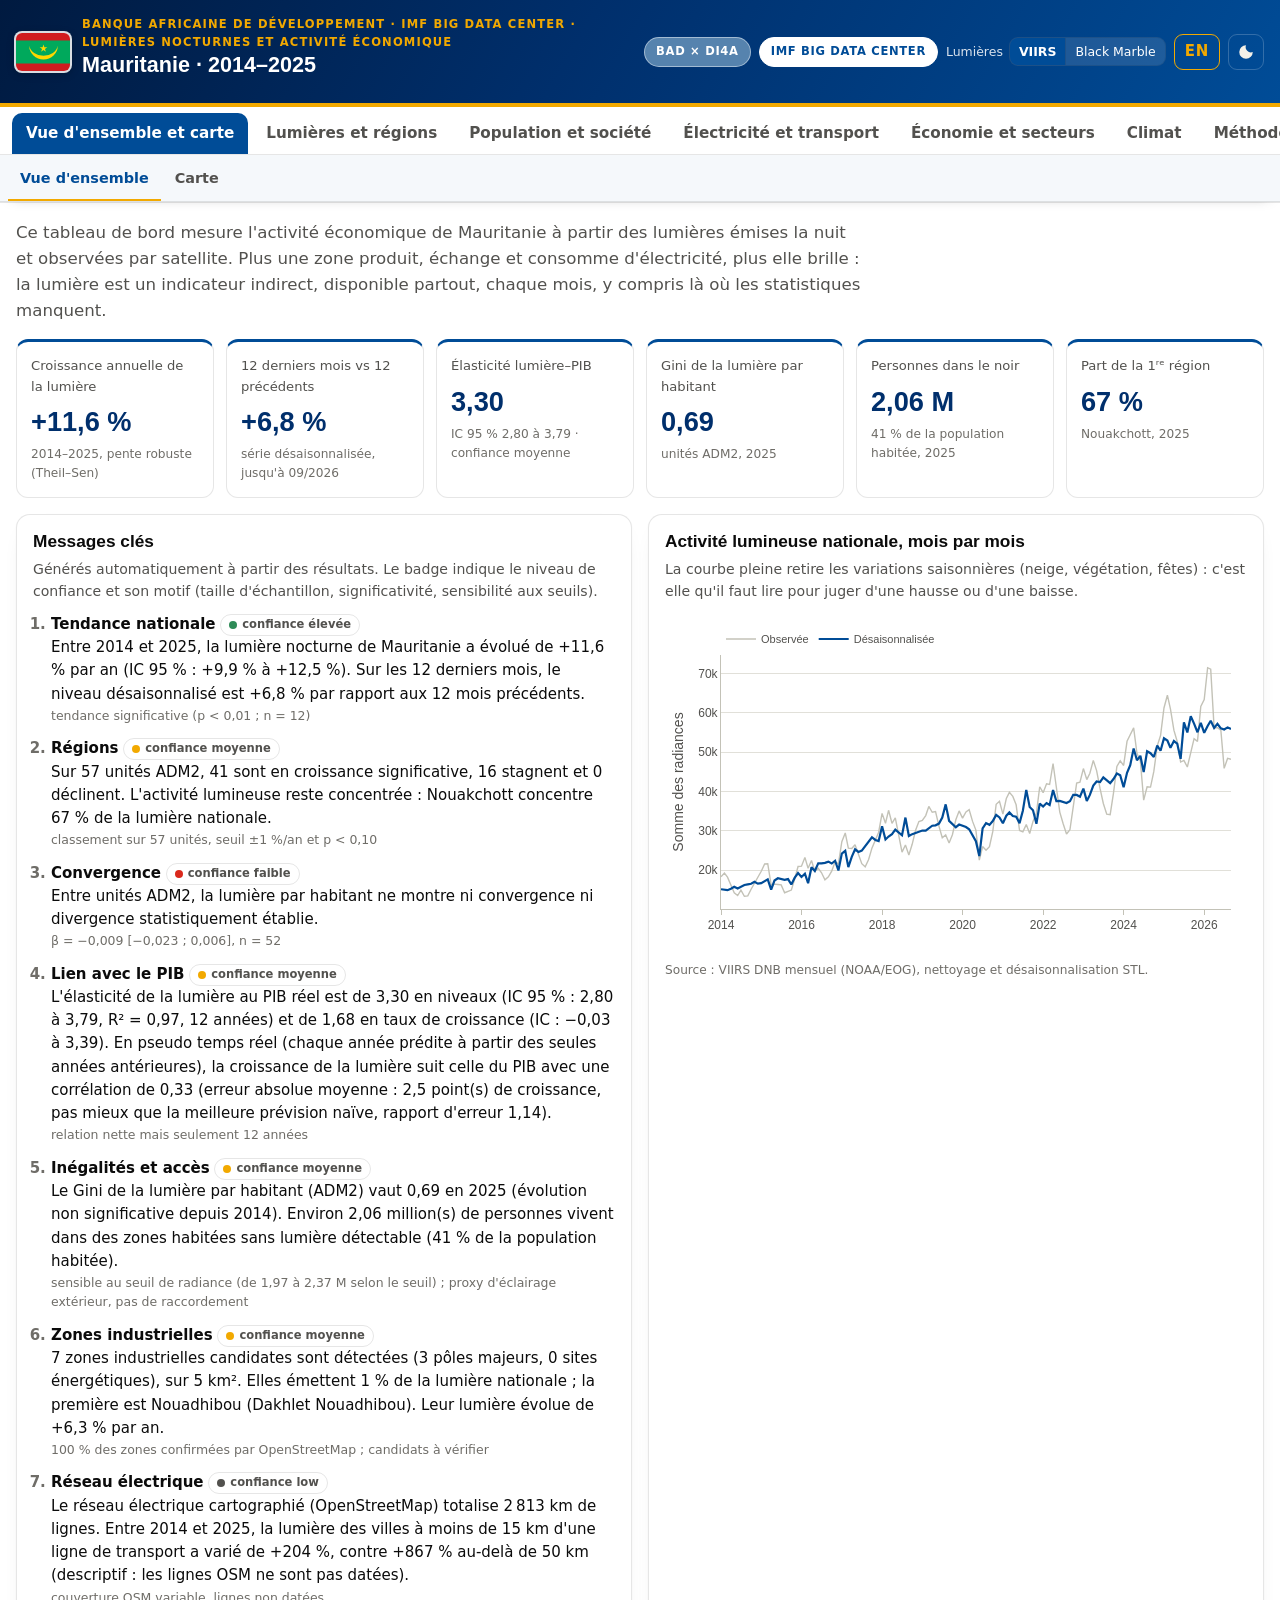
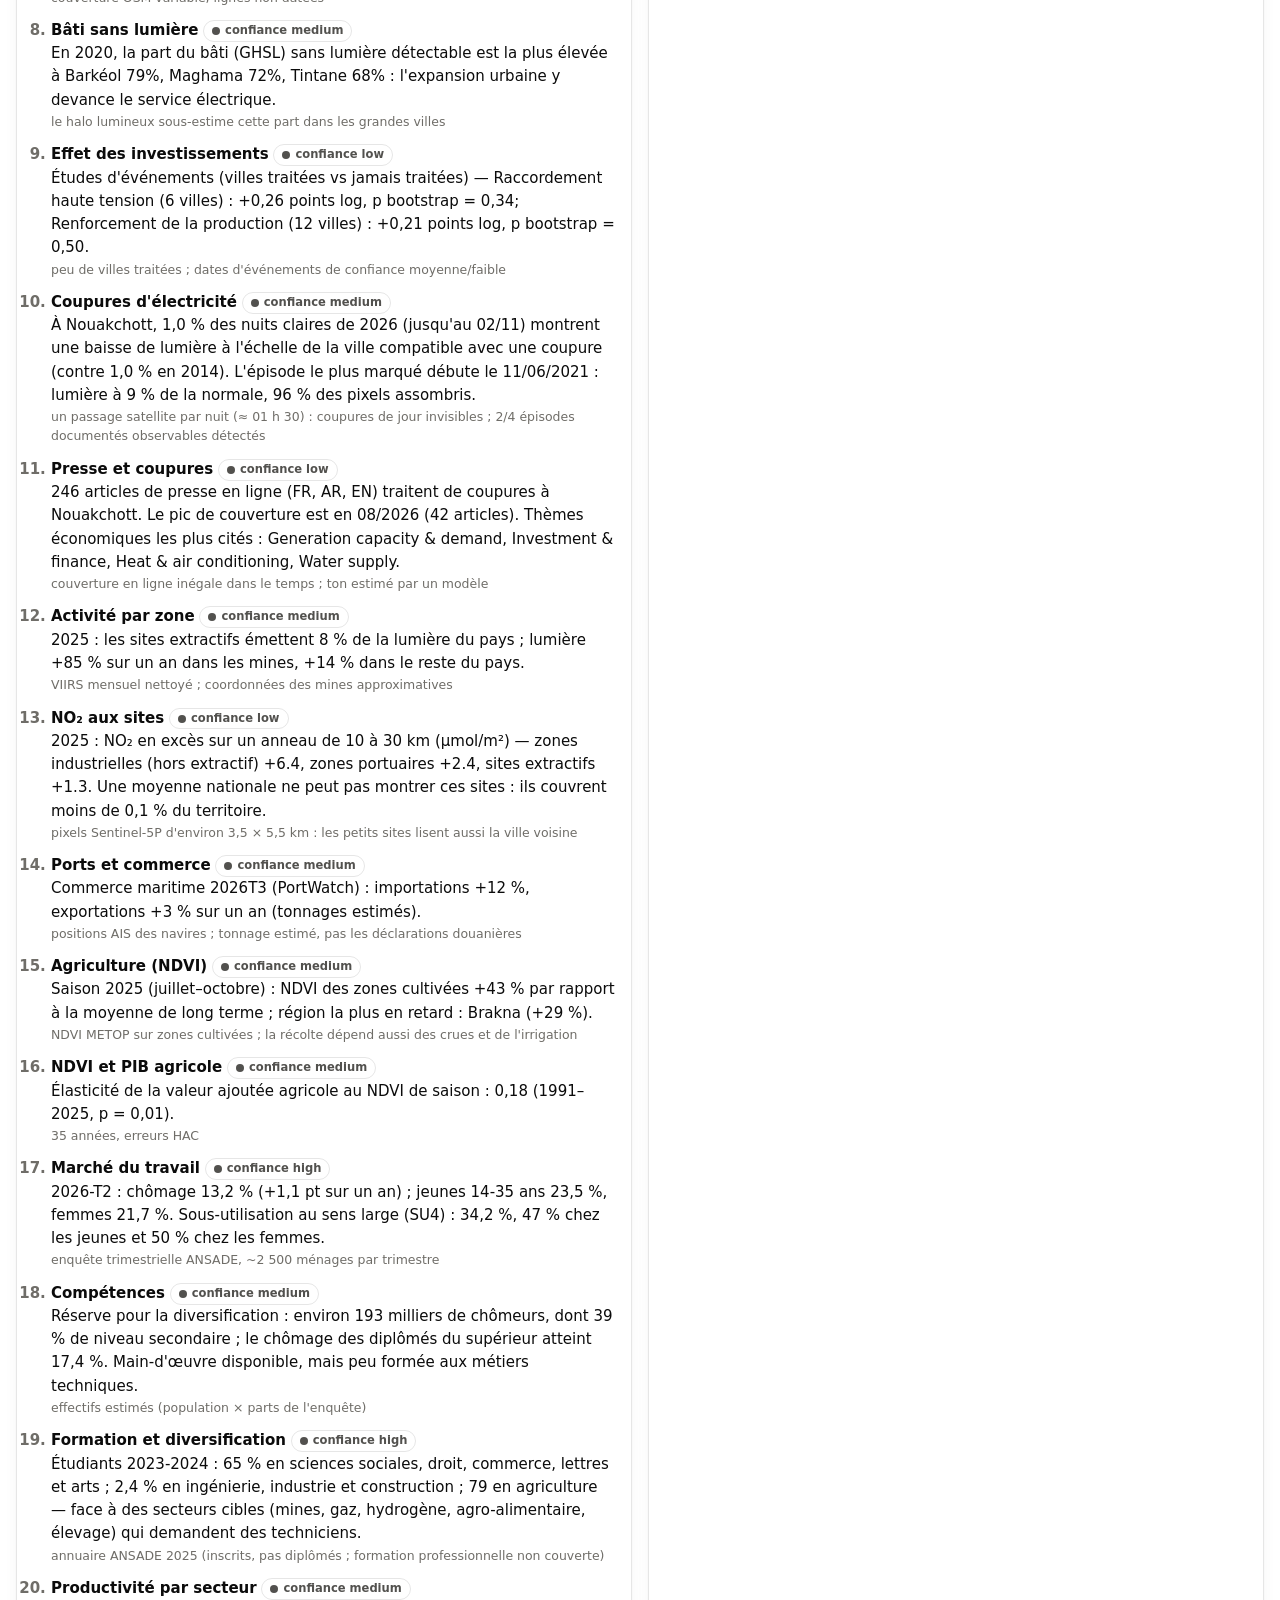
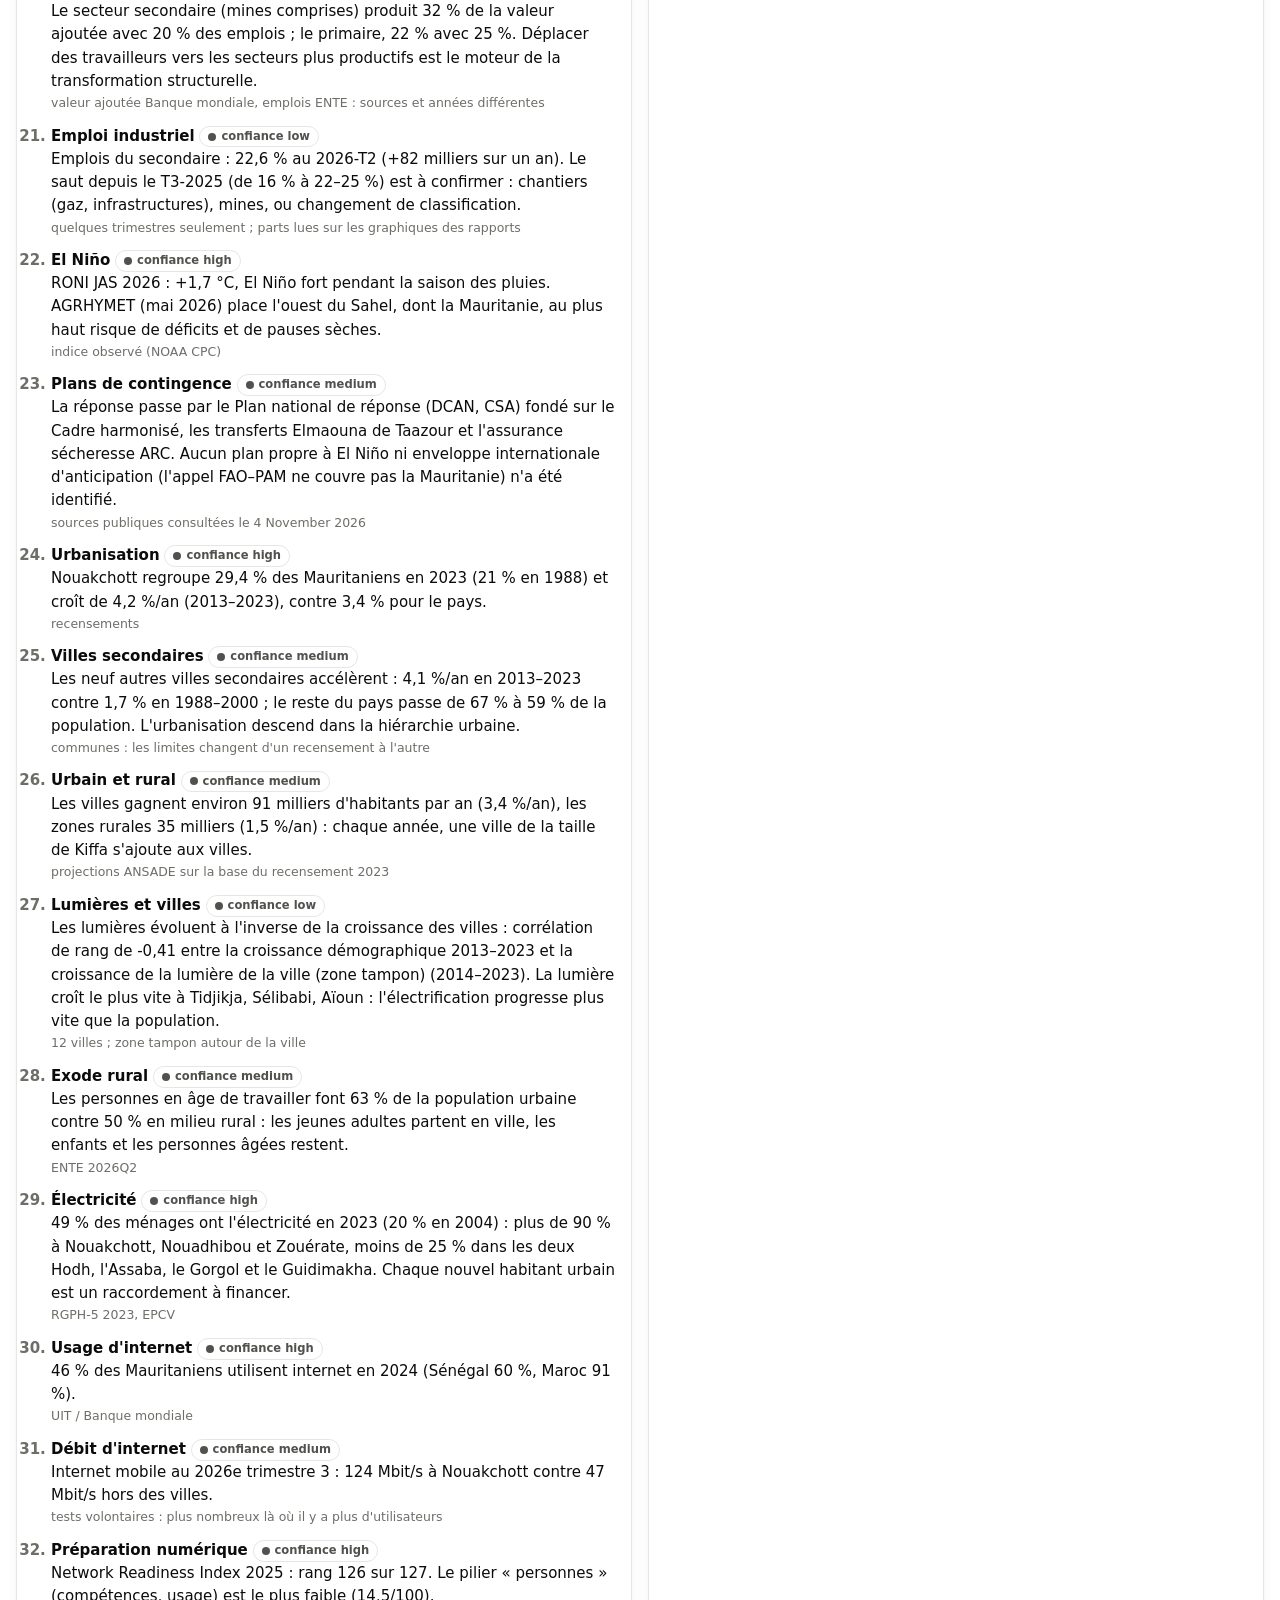
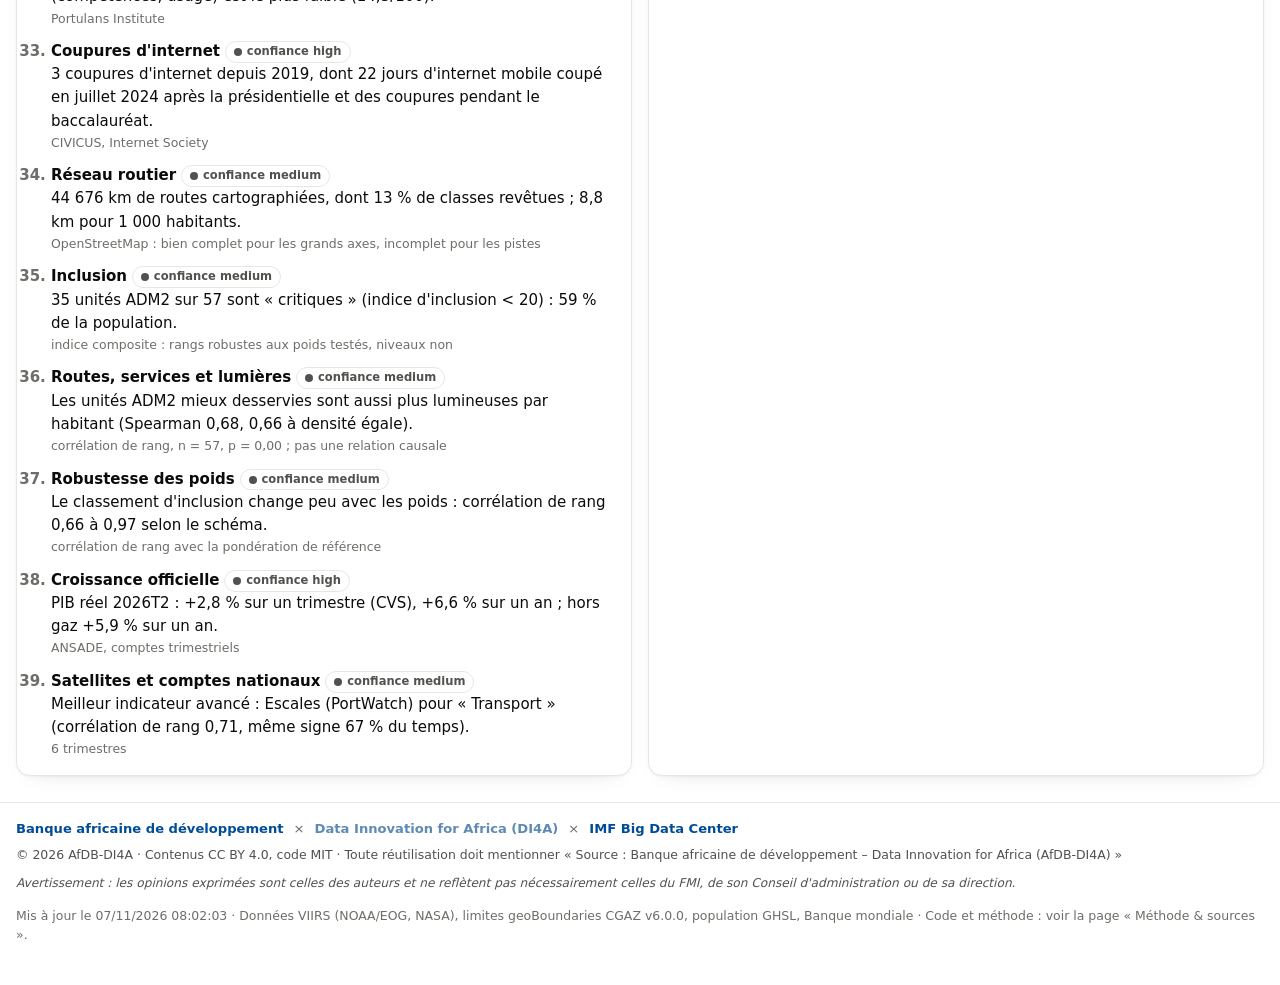
==== commit 9bc6cfcf: "Update NTL dashboard — MRT 2014–2025 — run 2026-11-07 08:13 UTC" ====
--- a/fr/index.html
+++ b/fr/index.html
@@ -7,8 +7,8 @@
 <title>Lumières nocturnes et activité économique</title>
 <meta name="description" content="Tableau de bord : l'activité économique mesurée par les lumières nocturnes (VIIRS), aux niveaux national et régional.">
 <link rel="icon" href="data:image/svg+xml,%3Csvg xmlns='http://www.w3.org/2000/svg' viewBox='0 0 32 32'%3E%3Crect width='32' height='32' rx='7' fill='%23004C97'/%3E%3Ccircle cx='11' cy='13' r='3' fill='%23F5BD47'/%3E%3Ccircle cx='21' cy='19' r='2' fill='%23F5BD47'/%3E%3Ccircle cx='19' cy='9' r='1.4' fill='%23fde7a6'/%3E%3C/svg%3E">
-<link rel="stylesheet" href="assets/vendor/leaflet.css?v=20261106001208">
-<link rel="stylesheet" href="assets/style.css?v=20261106001208">
+<link rel="stylesheet" href="assets/vendor/leaflet.css?v=20261107080203">
+<link rel="stylesheet" href="assets/style.css?v=20261107080203">
 <script>
   // apply the stored theme before first paint (no flash)
   try { const t = localStorage.getItem("ntl-theme"); if (t === "light" || t === "dark") document.documentElement.dataset.theme = t; } catch (e) {}
@@ -44,7 +44,7 @@
   <a href="#overview" data-topic="home">Vue d'ensemble et carte</a>
   <a href="#time" data-topic="lights">Lumières et régions</a>
   <a href="#urban" data-topic="people">Population et société</a>
-  <a href="#grid" data-topic="energy">Électricité</a>
+  <a href="#grid" data-topic="energy">Électricité et transport</a>
   <a href="#macro" data-topic="economy">Économie et secteurs</a>
   <a href="#climate" data-topic="climate">Climat</a>
   <a href="#method" data-topic="about">Méthode et données</a>
@@ -60,6 +60,7 @@
   <a href="#digital" data-page="digital" data-topic="people">Numérique</a>
   <a href="#grid" data-page="grid" data-topic="energy">Réseau électrique</a>
   <a href="#outages" data-page="outages" data-topic="energy">Coupures d'électricité</a>
+  <a href="#transport" data-page="transport" data-topic="energy">Transport et services</a>
   <a href="#macro" data-page="macro" data-topic="economy">Croissance</a>
   <a href="#industry" data-page="industry" data-topic="economy">Zones industrielles</a>
   <a href="#zones" data-page="zones" data-topic="economy">Activité par zone</a>
@@ -302,6 +303,7 @@
   <!-- ======================= ELECTRICITY GRID / OUTAGES (rendered by assets/elec.js) ======================= -->
   <section class="page" id="page-grid" hidden></section>
   <section class="page" id="page-outages" hidden></section>
+  <section class="page" id="page-transport" hidden></section>
 
   <section class="page prose" id="page-method" hidden>
     <article class="card"><div id="method"></div></article>
@@ -332,14 +334,15 @@
   <p id="foot"></p>
 </footer>
 
-<script src="assets/vendor/leaflet.js?v=20261106001208"></script>
+<script src="assets/vendor/leaflet.js?v=20261107080203"></script>
 <script>window.L || document.write('<link rel="stylesheet" href="https://unpkg.com/leaflet@1.9.4/dist/leaflet.css"><script src="https://unpkg.com/leaflet@1.9.4/dist/leaflet.js"><\/script>')</script>
-<script src="assets/vendor/plotly.min.js?v=20261106001208" charset="utf-8"></script>
+<script src="assets/vendor/plotly.min.js?v=20261107080203" charset="utf-8"></script>
 <script>window.Plotly || document.write('<script src="https://cdn.jsdelivr.net/npm/plotly.js-dist-min@2.35.2/plotly.min.js" charset="utf-8"><\/script>')</script>
-<script src="assets/app.js?v=20261106001208"></script>
-<script src="assets/elec.js?v=20261106001208"></script>
-<script src="assets/econ.js?v=20261106001208"></script>
-<script src="assets/lc.js?v=20261106001208"></script>
-<script src="assets/ud.js?v=20261106001208"></script>
+<script src="assets/app.js?v=20261107080203"></script>
+<script src="assets/elec.js?v=20261107080203"></script>
+<script src="assets/econ.js?v=20261107080203"></script>
+<script src="assets/lc.js?v=20261107080203"></script>
+<script src="assets/ud.js?v=20261107080203"></script>
+<script src="assets/tr.js?v=20261107080203"></script>
 </body>
 </html>
--- a/fr/assets/style.css
+++ b/fr/assets/style.css
@@ -410,3 +410,30 @@
 .tabs a { font-size: .9rem; }
 .panel-grid { display: grid; grid-template-columns: repeat(auto-fill, minmax(320px, 1fr)); gap: 12px; }
 .panel-grid .chart { height: 240px; }
+
+/* v7: transport & access to services page (tr.js) */
+.tr-views { display: flex; flex-wrap: wrap; gap: 10px 18px; margin: 14px 0 12px; }
+.tr-mapgrid { display: grid; grid-template-columns: minmax(0, 2.1fr) minmax(260px, 1fr); gap: 14px; align-items: start; }
+.tr-side { max-height: clamp(420px, calc(100vh - 300px), 680px); overflow-y: auto; }
+.tr-side h3 { margin: 0 0 4px; font-size: 1rem; }
+.tr-pois { display: flex; flex-wrap: wrap; align-items: center; gap: 6px 14px; margin: 0 0 10px; font-size: .86rem; color: var(--ink-2); }
+.tr-pois-l { font-weight: 700; color: var(--ink); margin-right: 2px; }
+.tr-chk { display: inline-flex; align-items: center; gap: 5px; cursor: pointer; white-space: nowrap; }
+.tr-chk input { accent-color: var(--accent, #004C97); margin: 0; }
+.tr-pois b.dot { display: inline-block; width: 10px; height: 10px; border-radius: 50%; border: 1.5px solid #fff; box-shadow: 0 0 0 1px var(--border); }
+.tr-n { color: var(--muted); font-variant-numeric: tabular-nums; font-size: .8rem; }
+.tr-legend { margin-top: 10px; }
+.tr-legend .classes { display: flex; flex-wrap: wrap; gap: 4px 14px; margin: 6px 0; font-size: .82rem; }
+.tr-legend .sw { display: inline-block; width: 14px; height: 14px; border-radius: 3px; vertical-align: -2px; margin-right: 5px; }
+.tr-legend .sw.na { background: #ccc; opacity: .5; }
+table.data tr.tr-base td { font-weight: 700; background: var(--surface-2); }
+table.data th.sortable:hover { color: var(--ink); }
+@media (max-width: 900px) { .tr-mapgrid { grid-template-columns: 1fr; } .tr-side { max-height: none; } }
+.tr-legend .ticks { display: flex; gap: 12px; color: var(--ink-2); font-size: .8rem; }
+#page-transport .seg { flex-wrap: wrap; max-width: 100%; }
+#page-transport .map-toolbar .ctl { flex-wrap: wrap; max-width: 100%; }
+#page-transport .map-toolbar select { max-width: min(420px, 100%); }
+#page-transport > * { min-width: 0; }
+#tr-map-view, #tr-corr-view { display: grid; gap: var(--gap, 16px); min-width: 0; }
+#tr-map-view[hidden], #tr-corr-view[hidden] { display: none; }
+#tr-map-view > *, #tr-corr-view > *, .tr-mapgrid > * { min-width: 0; }
